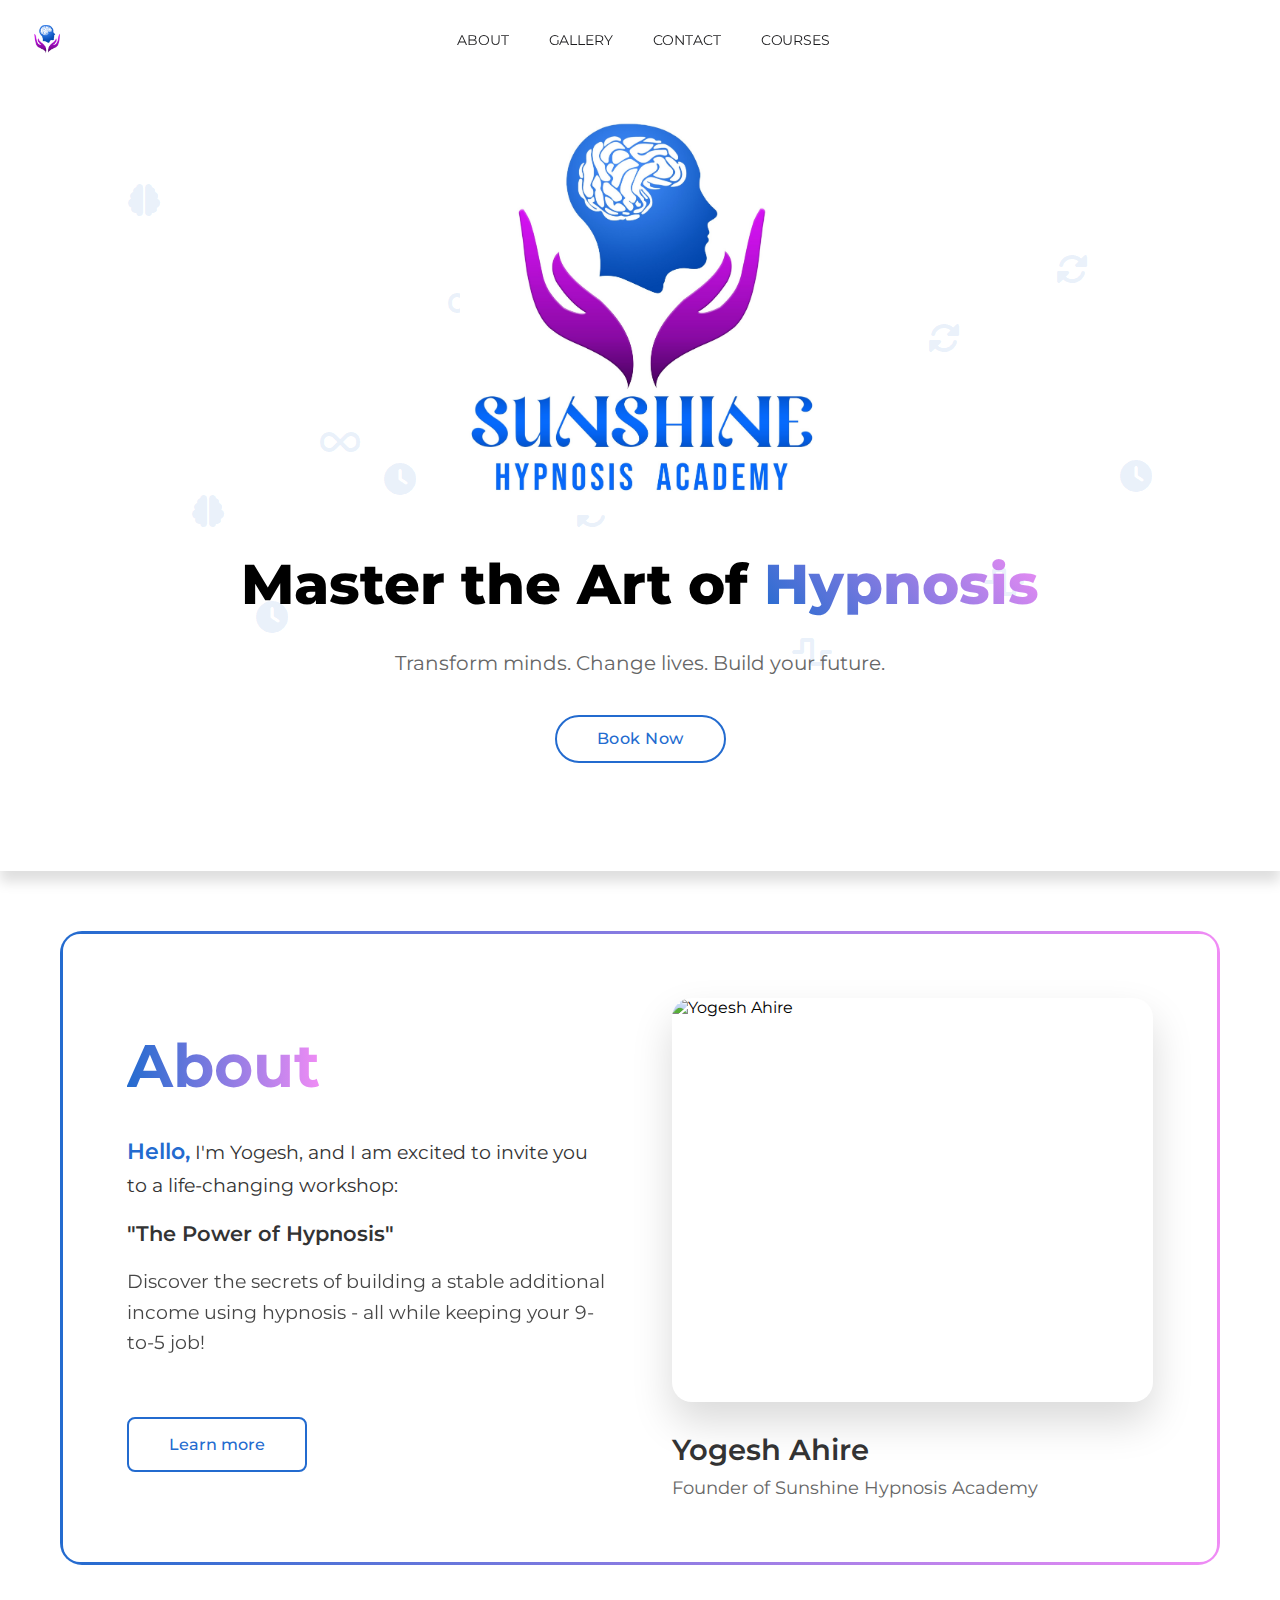
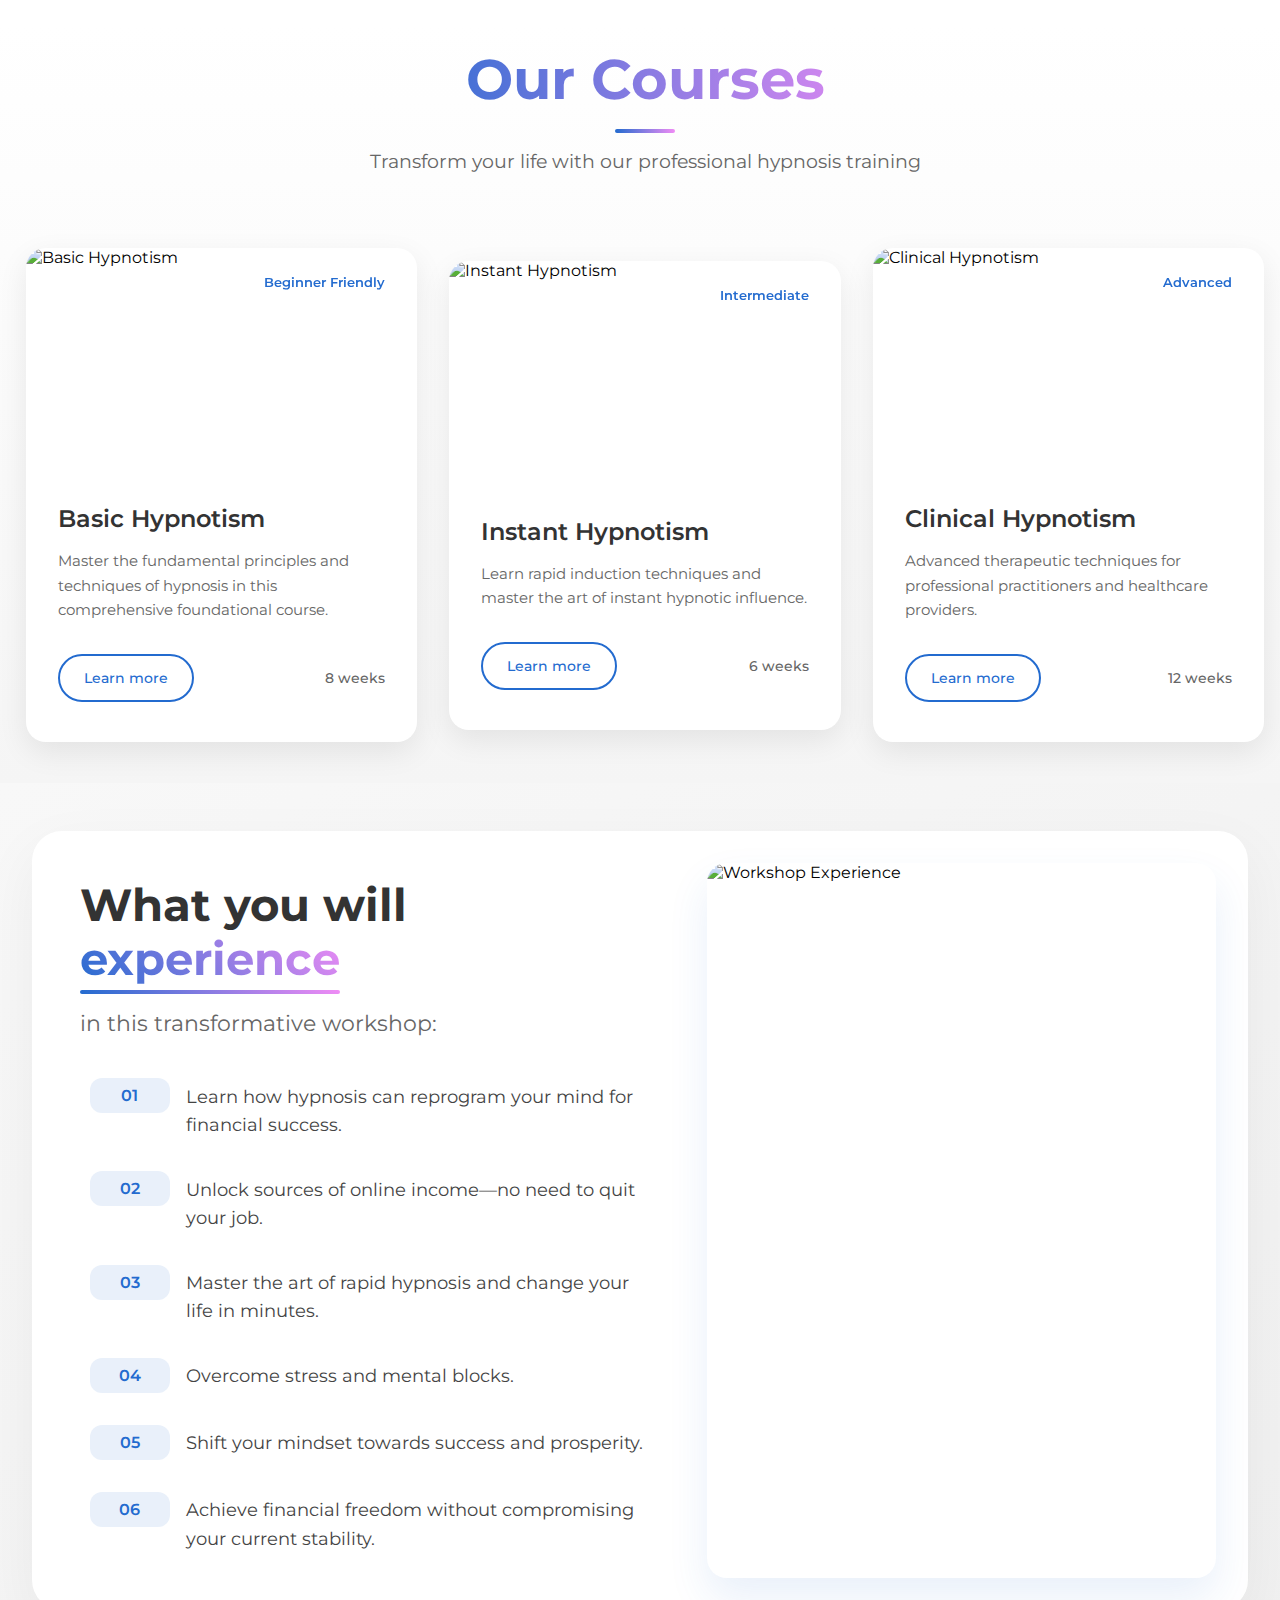
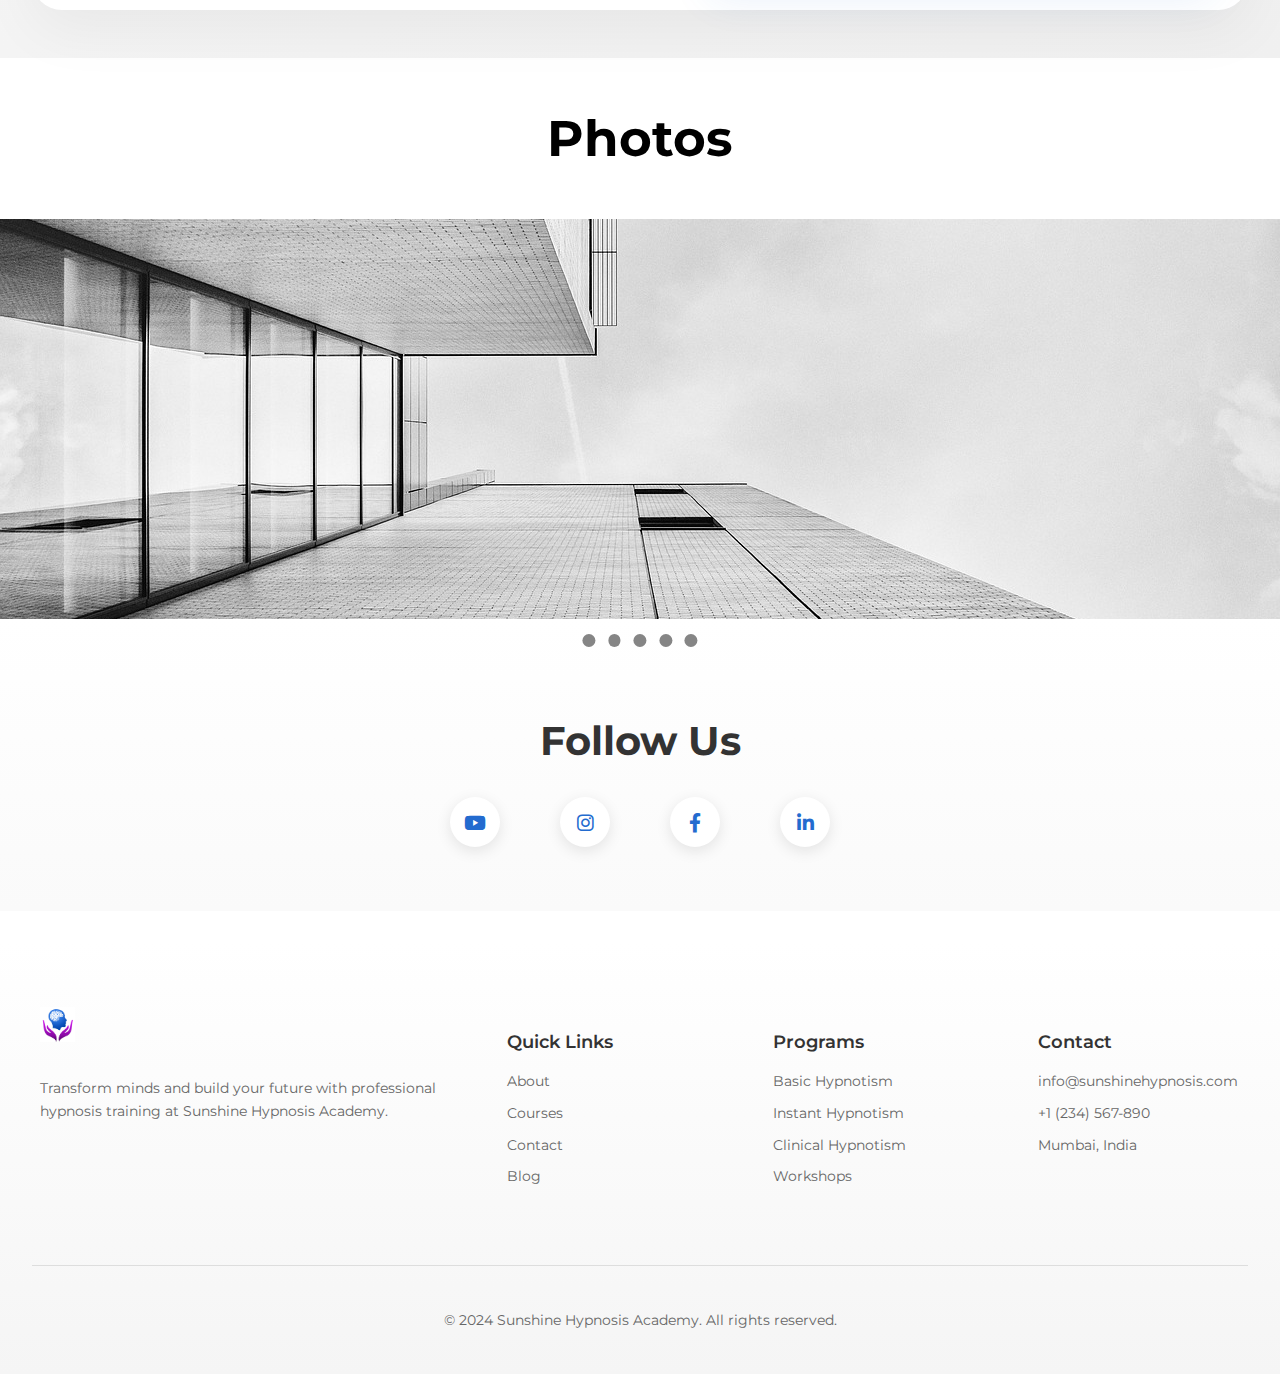
==== index.html @ 88f6f174 "Third commit : refining" ====
<!DOCTYPE html>
<html lang="en">
<head>
    <meta charset="UTF-8">
    <link rel="preconnect" href="https://fonts.googleapis.com">
<link rel="preconnect" href="https://fonts.gstatic.com" crossorigin>
<link href="https://fonts.googleapis.com/css2?family=Montserrat:ital,wght@0,100..900;1,100..900&display=swap" rel="stylesheet">
    <meta name="viewport" content="width=device-width, initial-scale=1.0">
    <link rel="stylesheet" href="index.css">
    <script src="script.js" defer></script>
    <link rel="stylesheet" href="https://cdnjs.cloudflare.com/ajax/libs/font-awesome/6.0.0/css/all.min.css">
    <title>Dashboard</title>
</head>
<body>
    <div class="container1">
        <div class="logo-container">
            <img src="assets/Sunshine Hypno logo copy.jpg" alt="Logo" class="header-logo">
        </div>
        <div class="child1">
            <div class="nav-link" data-target="about-section">ABOUT</div>
            <div class="nav-link" data-target="gallery-section">GALLERY</div>
            <div class="nav-link" data-target="contact-section">CONTACT</div>
            <div class="nav-link" data-target="courses-section">COURSES</div>
        </div>
        <button class="nav-button">Book Now</button>
        <!-- Add hamburger menu button -->
        <div class="hamburger-menu">
            <span></span>
            <span></span>
            <span></span>
        </div>
    </div>
    
    <!-- Add mobile menu overlay -->
    <div class="mobile-menu">
        <div class="mobile-menu-items">
            <div class="mobile-nav-link" data-target="about-section">ABOUT</div>
            <div class="mobile-nav-link" data-target="gallery-section">GALLERY</div>
            <div class="mobile-nav-link" data-target="contact-section">CONTACT</div>
            <div class="mobile-nav-link" data-target="courses-section">COURSES</div>
            <button class="mobile-nav-button">Book Now</button>
        </div>
    </div>
    
    <div class="overcontainer2">
        <div class="hypno-bg">
            <div class="floating-icons">
                <i class="fas fa-brain"></i>
                <i class="fas fa-sync-alt spiral-icon"></i>
                <i class="fas fa-clock"></i>
                <i class="fas fa-wave-square"></i>
                <i class="fas fa-infinity"></i>
                <i class="fas fa-brain"></i>
                <i class="fas fa-sync-alt spiral-icon"></i>
                <i class="fas fa-clock"></i>
                <i class="fas fa-wave-square"></i>
                <i class="fas fa-infinity"></i>
                <!-- Additional icons for larger screens -->
                <i class="fas fa-brain large-screen"></i>
                <i class="fas fa-sync-alt spiral-icon large-screen"></i>
                <i class="fas fa-clock large-screen"></i>
                <i class="fas fa-wave-square large-screen"></i>
                <i class="fas fa-infinity large-screen"></i>
            </div>
            <div class="container2">
                <div class="hero-content" id="hero-section">
                    <img class="logo1" src="assets/Sunshine Hypno logo.jpg" alt="">
                    <h1 class="hero-title">Master the Art of <span class="gradient-text">Hypnosis</span></h1>
                    <p class="hero-subtitle">Transform minds. Change lives. Build your future.</p>
                    <button class="button1">Book Now</button>
                </div>
            </div>
        </div>
    </div>
    <div class="container3" id="about-section">
        <div class="sub1">
            <div class="title1">
                <span class="highlight">About</span>
            </div>
            <div class="desc1">
                <span class="greeting">Hello,</span>
                I'm Yogesh, and I am excited to invite you to a life-changing workshop: 
                <span class="workshop-name">"The Power of Hypnosis"</span>
                <p class="workshop-desc">
                    Discover the secrets of building a stable additional income using hypnosis 
                    - all while keeping your 9-to-5 job!
                </p>
            </div>
            <button class="button2" onclick="document.getElementById('experience-section').scrollIntoView({behavior: 'smooth'})">Learn more</button>
        </div>
        <div class="sub2">
            <div class="profile-image">
                <img src="https://picsum.photos/1600/1600" alt="Yogesh Ahire">
            </div>
            <div class="title2">
                Yogesh Ahire
            </div>
            <div class="desc2">
                Founder of Sunshine Hypnosis Academy
            </div>
        </div>
    </div>
    <div class="overcontainer3" id="courses-section">
        <div class="courses-header">
            <h2 class="title4">Our Courses</h2>
            <div class="header-line"></div>
            <p class="courses-subtitle">Transform your life with our professional hypnosis training</p>
        </div>
        
        <div class="cards">
            <div class="course-card">
                <div class="card-image">
                    <img src="https://picsum.photos/1920/1080" alt="Basic Hypnotism">
                    <div class="card-overlay">
                        <span class="course-level">Beginner Friendly</span>
                    </div>
                </div>
                <div class="card-content">
                    <h3 class="course-title">Basic Hypnotism</h3>
                    <p class="course-desc">Master the fundamental principles and techniques of hypnosis in this comprehensive foundational course.</p>
                    <div class="card-footer">
                        <button class="course-btn">Learn more</button>
                        <span class="duration">8 weeks</span>
                    </div>
                </div>
            </div>

            <div class="course-card">
                <div class="card-image">
                    <img src="https://picsum.photos/1920/1081" alt="Instant Hypnotism">
                    <div class="card-overlay">
                        <span class="course-level">Intermediate</span>
                    </div>
                </div>
                <div class="card-content">
                    <h3 class="course-title">Instant Hypnotism</h3>
                    <p class="course-desc">Learn rapid induction techniques and master the art of instant hypnotic influence.</p>
                    <div class="card-footer">
                        <button class="course-btn">Learn more</button>
                        <span class="duration">6 weeks</span>
                    </div>
                </div>
            </div>

            <div class="course-card">
                <div class="card-image">
                    <img src="https://picsum.photos/1920/1082" alt="Clinical Hypnotism">
                    <div class="card-overlay">
                        <span class="course-level">Advanced</span>
                    </div>
                </div>
                <div class="card-content">
                    <h3 class="course-title">Clinical Hypnotism</h3>
                    <p class="course-desc">Advanced therapeutic techniques for professional practitioners and healthcare providers.</p>
                    <div class="card-footer">
                        <button class="course-btn">Learn more</button>
                        <span class="duration">12 weeks</span>
                    </div>
                </div>
            </div>
        </div>
    </div>
    <div class="experience-wrapper" id="experience-section">
        <div class="experience-section">
            <div class="experience-card">
                <div class="experience-text">
                    <h2 class="experience-title">
                        What you will <span class="highlight-text">experience</span>
                    </h2>
                    <p class="experience-subtitle">in this transformative workshop:</p>
                    <div class="experience-list">
                        <div class="experience-item">
                            <span class="bullet">01</span>
                            <p>Learn how hypnosis can reprogram your mind for financial success.</p>
                        </div>
                        <div class="experience-item">
                            <span class="bullet">02</span>
                            <p>Unlock sources of online income—no need to quit your job.</p>
                        </div>
                        <div class="experience-item">
                            <span class="bullet">03</span>
                            <p>Master the art of rapid hypnosis and change your life in minutes.</p>
                        </div>
                        <div class="experience-item">
                            <span class="bullet">04</span>
                            <p>Overcome stress and mental blocks.</p>
                        </div>
                        <div class="experience-item">
                            <span class="bullet">05</span>
                            <p>Shift your mindset towards success and prosperity.</p>
                        </div>
                        <div class="experience-item">
                            <span class="bullet">06</span>
                            <p>Achieve financial freedom without compromising your current stability.</p>
                        </div>
                    </div>
                </div>
                <div class="experience-visual">
                    <div class="image-container">
                        <img src="https://picsum.photos/1920/1280" alt="Workshop Experience">
                    </div>
                </div>
            </div>
        </div>
    </div>
    <div class="container4" id="gallery-section">
        <div class="title5">
            Photos
        </div>
        
        <div">
            <div id="slider-wrapper">
                <div style="width: 100vw;" class="slider"> 
                    <img id="slide1" src="assets/building-839362_1280.jpg" alt="">
                    <img id="slide2" src="assets/building-4803602_1280.jpg" alt="">
                    <img id="slide3" src="assets/building-4884852_1280.jpg" alt="">
                    <img id="slide4" src="assets/Screenshot 2024-10-30 at 12.12.54 AM.png" alt="">
                    <img id="slide5" src="assets/Screenshot 2024-10-30 at 12.14.53 AM.png" alt="">
                </div>

                <div class="slidernav">
                    <a href="#slide1"></a>
                    <a href="#slide2"></a>
                    <a href="#slide3"></a>
                    <a href="#slide4"></a>
                    <a href="#slide5"></a>
                </div>  
            </div>
        </div>
        
    </div>
    <div class="container5" id="contact-section">
        <h2 class="social-title" style="text-decoration: none;">Follow Us</h2>
        <div class="icons" style="text-decoration: none;">
            <a href="#" class="social-icon" style="text-decoration: none;">
                <i class="fab fa-youtube"></i>
            </a>
            <a href="#" class="social-icon" style="text-decoration: none;">
                <i class="fab fa-instagram"></i>
            </a>
            <a href="#" class="social-icon" style="text-decoration: none;">
                <i class="fab fa-facebook-f"></i>
            </a>
            <a href="#" class="social-icon" style="text-decoration: none;">
                <i class="fab fa-linkedin-in"></i>
            </a>
        </div>
    </div>
    <footer class="footer">
        <div class="footer-content">
            <div class="footer-column">
                <img src="assets/Sunshine Hypno logo copy.jpg" alt="Logo" class="footer-logo">
                <p class="footer-about">
                    Transform minds and build your future with professional hypnosis training at Sunshine Hypnosis Academy.
                </p>
            </div>
            <div class="footer-column">
                <h4>Quick Links</h4>
                <ul class="footer-links">
                    <li><a href="#about">About</a></li>
                    <li><a href="#courses">Courses</a></li>
                    <li><a href="#contact">Contact</a></li>
                    <li><a href="#blog">Blog</a></li>
                </ul>
            </div>
            <div class="footer-column">
                <h4>Programs</h4>
                <ul class="footer-links">
                    <li><a href="#basic">Basic Hypnotism</a></li>
                    <li><a href="#instant">Instant Hypnotism</a></li>
                    <li><a href="#clinical">Clinical Hypnotism</a></li>
                    <li><a href="#workshops">Workshops</a></li>
                </ul>
            </div>
            <div class="footer-column">
                <h4>Contact</h4>
                <ul class="footer-links">
                    <li><a href="mailto:info@sunshinehypnosis.com">info@sunshinehypnosis.com</a></li>
                    <li><a href="tel:+1234567890">+1 (234) 567-890</a></li>
                    <li><a href="#location">Mumbai, India</a></li>
                </ul>
            </div>
        </div>
        <div class="footer-bottom">
            <p>&copy; 2024 Sunshine Hypnosis Academy. All rights reserved.</p>
        </div>
    </footer>
</body>
</html>
---- index.css ----
body
{
    margin: 0;
    font-family: montserrat;
}

html {
    scroll-behavior: smooth;
}

.container1 {
    padding: 1rem 2rem;
    display: flex;
    justify-content: space-between;
    align-items: center;
    border-bottom: none;
    background-color: rgba(255, 255, 255, 0.8);
    backdrop-filter: blur(10px);
    -webkit-backdrop-filter: blur(10px);
    position: sticky;
    top: 0;
    z-index: 1000;
}

.logo-container {
    flex: 0 0 auto;
}

.header-logo {
    height: 30px;
    width: auto;
}

.child1 {
    display: flex;
    gap: 2.5rem;
    margin: 0;
    font-size: 0.85rem;
    font-weight: 400;
    letter-spacing: -0.01em;
    margin-left: 90px;
}

.child1 div {
    padding: 0;
    color: #1d1d1f;
    transition: color 0.3s ease;
    position: relative;
    cursor: pointer;
}

.child1 div:after {
    content: '';
    position: absolute;
    width: 100%;
    height: 1px;
    bottom: -2px;
    left: 0;
    background: currentColor;
    transform: scaleX(0);
    transition: transform 0.3s ease;
}

.child1 div:hover {
    color: #236BCF;
}

.child1 div:hover:after {
    transform: scaleX(1);
}

.nav-button {
    padding: 0.5rem 1.2rem;
    font-size: 0.85rem;
    font-weight: 500;
    color: white;
    background: #236BCF;
    border: none;
    border-radius: 20px;
    transition: all 0.3s ease;
    opacity: 0;
    transform: translateY(-20px);
    transition: all 0.4s cubic-bezier(0.4, 0, 0.2, 1);
    pointer-events: none; /* Prevent interaction when hidden */
}

.nav-button.show {
    opacity: 1;
    transform: translateY(0);
    pointer-events: all; /* Re-enable interaction when visible */
}

.nav-button:hover {
    background: linear-gradient(to right, #236BCF, #F08CF5);
    transform: translateY(-1px);
}

.nav-link {
    cursor: pointer;
    position: relative;
    transition: color 0.3s ease;
}

.nav-link.active {
    color: #236BCF;
}

.nav-link.active::after {
    transform: scaleX(1);
}

@media screen and (max-width: 768px) {
    .container1 {
        padding: 1rem;
    }
    
    .child1 {
        gap: 1.5rem;
        font-size: 0.8rem;
    }
    
    .nav-button {
        padding: 0.4rem 1rem;
        font-size: 0.8rem;
    }
}

.child2
{
    font-size: 0.9vw;
    margin-left: 14vw;
    display: flex;
    flex-direction: row;
    justify-content: space-around;
    align-items: center;
}

.child2 div {
    padding: 0.5em 1em;
    cursor: pointer;
    transition: all 0.3s ease;
    text-transform: capitalize;
}

.child2 div:hover {
    color: #236BCF;
    transform: translateY(-2px);
}

.container2
{
    display: flex;
    flex-direction: column;
    justify-content: center;
    align-items: center;
}

.logo1
{
    width: 45%;
    margin-bottom: 0px;
}


button
{
    font-family: 'montserrat';
    background-color: rgba(0, 0, 0, 0);
    color: rgb(0, 0, 0);
    padding: 14px 20px;
    margin: 8px 0;
    font-weight: 500;
    border: 1px solid rgb(0, 0, 0);
    cursor: pointer;
    font-size: 21px;
    transition: 150ms;
    padding-left: 40px;
    padding-right: 40px;
}

button:hover
{
    background: #236BCF;
    background: linear-gradient(to right, #236BCF 0%, #F08CF5 100%);
    color: white;
    border:none;
}

.button1 {
    background: transparent;
    color: #236BCF;
    border: 2px solid #236BCF;
    padding: 0.8rem 2.5rem;
    font-size: 1rem;
    border-radius: 30px;
    transform: translateY(0);
    transition: all 0.6s cubic-bezier(0.4, 0, 0.2, 1);
    font-weight: 500;
    letter-spacing: 0.5px;
    position: relative;
    overflow: hidden;
    z-index: 1;
    animation: fadeIn 0.8s ease-out;
}

.button1::before {
    content: '';
    position: absolute;
    top: 50%;
    left: 50%;
    width: 0;
    height: 0;
    background: linear-gradient(45deg, #236BCF, #F08CF5);
    transition: all 0.6s cubic-bezier(0.4, 0, 0.2, 1);
    border-radius: 50%;
    transform: translate(-50%, -50%);
    z-index: -1;
    opacity: 0;
}

.button1:hover {
    color: white;
    border-color: transparent;
    transform: translateY(-3px);
    box-shadow: 0 7px 20px rgba(35, 107, 207, 0.2);
}

.button1:hover::before {
    width: 300%;
    height: 300%;
    opacity: 1;
    transition: all 0.6s cubic-bezier(0.4, 0, 0.2, 1);
}

.button1:active {
    transform: translateY(-1px);
    box-shadow: 0 5px 15px rgba(35, 107, 207, 0.15);
}

@keyframes fadeIn {
    from {
        opacity: 0;
        transform: translateY(10px);
    }
    to {
        opacity: 1;
        transform: translateY(0);
    }
}

.overcontainer2
{
    height: 100%;
    padding-bottom: 100px;
    box-shadow: 0px 11px 12px 0px rgb(0 0 0 / 13%);
}
.container3
{
    display: grid;
    grid-template-columns: 1fr 1fr;
    gap: 4rem;
    padding: 4rem;
    background: white; /* Changed from gradient to white */
    border-radius: 20px;
    margin: 60px;
    max-width: 1200px;
    position: relative; /* Add this */
    border: 3px solid transparent; /* Add this */
    background-clip: padding-box; /* Add this */
}

.container3::before {
    content: '';
    position: absolute;
    top: -3px;
    right: -3px;
    bottom: -3px;
    left: -3px;
    background: linear-gradient(to right, #236BCF, #F08CF5);
    border-radius: 22px; /* slightly larger than container3's border-radius */
    z-index: -1;
}

.sub1
{
    display: flex;
    flex-direction: column;
    gap: 2rem;
    margin-top: 2.5vw;
}

.sub2
{
    display: flex;
    flex-direction: column;
    height: 500px;
}

.desc1
{
    font-size: clamp(1rem, 2vw, 1.2rem);
    line-height: 1.6;
    color: #333;
    max-width: 100%;

}

.button2
{
    font-size: 1rem;
    width: fit-content;
    padding: 1rem 2.5rem;
    font-weight: 500;
    border-radius: 8px;
    transition: all 0.3s ease;
    background: white;
    border: 2px solid #236BCF;
    color: #236BCF;
}

.button2:hover {
    transform: translateY(-3px);
    box-shadow: 0 10px 20px rgba(35,107,207,0.1);
}

.title1
{
    font-size: 60px;
    font-weight: 700;
    line-height: 1.2;
}

.title2
{
    font-size: 1.8rem;
    font-weight: 600;
    margin-top: 30px;
    color: #333;
}

.desc2
{
    font-size: 1.1rem;
    color: #666;
    font-weight: 400;
    margin-top: 10px;
}

.desc3
{
    margin-bottom: 30px;
}

.overcontainer3
{
    display: flex;
    flex-direction: column;
    align-items: center;
    overflow-x: auto;
  
    padding: 10px;
    padding-bottom: 25px;
    padding-right: 0px;
    background: rgb(255,255,255);
    background: linear-gradient(rgb(254, 255, 255), rgba(255, 255, 255, 1) 0%, rgba(110, 119, 221, 0.51));

    background: linear-gradient(180deg, rgba(255,255,255,1) 0%, rgba(245,245,245,1) 100%);
}

.cards
{
    display: flex;
    flex-direction: column;
    align-items: center;
    justify-content: space-around;
    display: grid;
    grid-template-columns: repeat(auto-fit, minmax(300px, 1fr));
    gap: 2rem;
    padding: 1rem;
    max-width: 1400px;
    margin: 0 auto;
}

.card
{
    display: grid;
    grid-template-columns: 1fr 1fr;
    border: 1px solid rgb(90, 90, 90);
    width: 70vw;
    height: 340px;
    border-radius: 10px;
    box-shadow: 0px 11px 12px 0px rgb(0 0 0 / 13%);
    margin-bottom: 60px;
}

.title3
{
    font-size: 30px;
    font-weight: 650;
    margin-bottom: 20px;
}

.title4
{
    font-size: 68px;
    font-weight: bold;
    margin-top: 10px;
    font-size: 3.5rem;
    font-weight: 700;
    background: linear-gradient(to right, #236BCF 0%, #F08CF5 100%);
    -webkit-background-clip: text;
    -webkit-text-fill-color: transparent;
    margin-bottom: 1rem;
}

.info1
{
    padding-left: 60px;
    padding-right: 60px;
    display: flex;
    flex-direction: column;
    justify-content: center;
    background: rgb(255,255,255);
    border-radius: 0px 10px 10px 0px;
}

.button3
{
    font-size: 12px;
    width: 180px;
}

.proimg
{
    background-color: rgb(241, 241, 241);
    border-radius: 10px 0px 0px 10px;
}

.container4
{
    display: flex;
    flex-direction: column;
    align-items: center;

}

.title5
{
    font-size: 50px;
    font-weight: bold;
    margin-top: 50px;
    margin-bottom: 50px;
    align-items: center;
}

.slider-wrapper
{
    position: relative;
    width: 100%;
    overflow: hidden;
}

.slider
{
    display: flex;
    aspect-ratio: 16/9;
    overflow-x: auto;
    scroll-snap-type: x mandatory;
    scroll-behavior: smooth;
    height: 400px;
   
}

.slider img
{
    margin-right: 15px;
    width: 100%;
    flex: 1 0 100%;
    scroll-snap-align: start;
    object-fit: cover;
    cursor: pointer;
}
.slidernav
{
    padding-top: 15px;
    display: flex;
    column-gap: 1vw;
    position: absolute;
    position: 1.25rem;
    left: 50%;
    transform: translateX(-50%);
    z-index: 1;

}

.slidernav a
{
    width: 1vw;
    height: 1vw;
    border-radius: 80%;
    background-color: #0b0b0b;
    opacity: 50%;
    transition: opacity ease 0.3s;
}

.slidernav a:hover
{
    opacity: 90%;
}

.scroll2
{
    display: flex;
    flex-direction: row;
    overflow-block: scroll;
    
}

.scroll2 img
{
    width: 100%;
    height: 100%;
    margin-right: 10px;
    object-fit: cover;
}

.container5
{
    display: flex;
    flex-direction: column;
    align-items: center;
    padding: 4rem 2rem;
    background: linear-gradient(to bottom, rgba(255,255,255,1), rgba(245,245,245,0.5));
}

.social-title {
    font-size: 2.5rem;
    font-weight: 700;
    margin-bottom: 2rem;
    color: #333; /* Changed from gradient to solid black */
}

.icons
{
    display: flex;
    gap: clamp(1rem, 3vw, 2rem);
    justify-content: center;
    flex-wrap: wrap;
    padding: 0 1rem;
    max-width: 100%;
}

.social-icon {
    width: clamp(35px, 6vw, 50px);  /* Reduced from 45px, 8vw, 60px */
    height: clamp(35px, 6vw, 50px); /* Reduced from 45px, 8vw, 60px */
    border-radius: 50%;
    display: flex;
    align-items: center;
    justify-content: center;
    background: white;
    box-shadow: 0 4px 15px rgba(0,0,0,0.1);
    transition: all 0.3s ease;
    cursor: pointer;
    text-decoration: none;
}

.social-icon i {
    font-size: clamp(0.9rem, 2vw, 1.2rem); /* Reduced from 1.1rem, 2.5vw, 1.5rem */
    transition: all 0.3s ease;
    color: #236BCF;
}

.social-icon:hover {
    transform: translateY(-5px);
    background: linear-gradient(45deg, #236BCF, #F08CF5);
}

.social-icon:hover i {
    color: white;
}

@media screen and (max-width: 768px) {
    .social-title {
        font-size: 2rem;
    }
    
    .social-icon {
        width: 40px;  /* Reduced from 50px */
        height: 40px; /* Reduced from 50px */
    }
    
    .social-icon i {
        font-size: 1rem; /* Reduced from 1.2rem */
    }
}

@media screen and (max-width: 480px) {
    .social-title {
        font-size: 2rem;
    }
    
    .icons {
        gap: 1rem;
    }
}

.icons
{
    display: flex;
    flex-direction: row;
    justify-content: space-around;
    gap: 60px;
}

.text
{
    background: #236BCF;
background: linear-gradient(to right, #236BCF 0%, #F08CF5 100%);
-webkit-background-clip: text;
-webkit-text-fill-color: transparent;
}

.smallbox
{
    height: 15px;
    width: 70px;
    background: #236BCF;
    background: linear-gradient(to right, #236BCF 0%, #F08CF5 100%);
}

.sub
{
    display: flex;
    flex-direction: column;
    justify-content: space-around;
    margin-top: 40px;
    padding-bottom: 80px;
}

.highlight {
    background: linear-gradient(to right, #236BCF 0%, #F08CF5 100%);
    -webkit-background-clip: text;
    -webkit-text-fill-color: transparent;
    position: relative;
}

.greeting {
    font-weight: 600;
    font-size: 1.4rem;
    color: #236BCF;
}

.workshop-name {
    display: block;
    margin: 1rem 0;
    font-weight: 600;
    font-size: 1.3rem;
    color: #333;
}

.workshop-desc {
    margin-top: 1rem;
    opacity: 0.9;
}

.profile-image {
    width: 100%;
    aspect-ratio: 1;
    border-radius: 20px;
    overflow: hidden;
    box-shadow: 0 20px 40px rgba(0,0,0,0.15);
    transition: transform 0.3s ease; /* To center the wider image */
}

.profile-image:hover {
    transform: translateY(-10px);
}

.profile-image img {
    width: 100%;
    height: 100%;
    object-fit: cover;
}

.courses-header {
    text-align: center;
    margin-bottom: 2.5rem;
}

.header-line {
    width: 60px;
    height: 4px;
    background: linear-gradient(to right, #236BCF 0%, #F08CF5 100%);
    margin: 1rem auto;
    border-radius: 2px;
}

.courses-subtitle {
    font-size: 1.2rem;
    color: #666;
    margin-top: 1rem;
}

.course-card {
    background: white;
    border-radius: 20px;
    overflow: hidden;
    box-shadow: 0 10px 30px rgba(0,0,0,0.08);
    transition: transform 0.3s ease, box-shadow 0.3s ease;
}

.course-card:hover {
    transform: translateY(-10px);
    box-shadow: 0 20px 40px rgba(0,0,0,0.12);
}

.card-image {
    position: relative;
    height: 200px;
    overflow: hidden;
}

.card-image img {
    width: 100%;
    height: 100%;
    object-fit: cover;
    transition: transform 0.3s ease;
}

.course-card:hover .card-image img {
    transform: scale(1.05);
}

.card-overlay {
    position: absolute;
    top: 1rem;
    right: 1rem;
    background: rgba(255,255,255,0.9);
    padding: 0.5rem 1rem;
    border-radius: 20px;
    backdrop-filter: blur(5px);
}

.course-level {
    font-size: 0.8rem;
    font-weight: 600;
    color: #236BCF;
}

.card-content {
    padding: 2rem;
}

.course-title {
    font-size: 1.5rem;
    font-weight: 600;
    margin-bottom: 1rem;
    color: #333;
}

.course-desc {
    font-size: 0.95rem;
    color: #666;
    line-height: 1.6;
    margin-bottom: 1.5rem;
}

.card-footer {
    display: flex;
    justify-content: space-between;
    align-items: center;
}

.course-btn {
    font-size: 0.9rem;
    padding: 0.8rem 1.5rem;
    border: 2px solid #236BCF;
    border-radius: 25px;
    color: #236BCF;
    background: transparent;
    transition: all 0.3s ease;
}

.course-btn:hover {
    background: linear-gradient(to right, #236BCF 0%, #F08CF5 100%);
    color: white;
    border: none;
    transform: translateY(-2px);
}

.duration {
    font-size: 0.9rem;
    color: #666;
    font-weight: 500;
}

.hypno-bg {
    position: relative;
    background: white; 
    overflow: hidden;
    padding: 0px;
}

.floating-icons {
    position: absolute;
    width: 100%;
    height: 100%;
    top: 0;
    left: 0;
    pointer-events: none;
}

.floating-icons i {
    position: absolute;
    color: rgba(35, 107, 207, 0.1);
    font-size: 2rem;
    animation: float 10s infinite ease-in-out;
}

.floating-icons i:nth-child(1) { top: 15%; left: 10%; animation-delay: 0s; }
.floating-icons i:nth-child(2) { top: 25%; right: 15%; animation-delay: -1s; }
.floating-icons i:nth-child(3) { bottom: 20%; left: 20%; animation-delay: -2s; }
.floating-icons i:nth-child(4) { bottom: 25%; right: 20%; animation-delay: -3s; }
.floating-icons i:nth-child(5) { top: 40%; left: 40%; animation-delay: -4s; }
.floating-icons i:nth-child(6) { top: 60%; left: 15%; animation-delay: -5s; }
.floating-icons i:nth-child(7) { top: 35%; right: 25%; animation-delay: -6s; }
.floating-icons i:nth-child(8) { bottom: 40%; left: 30%; animation-delay: -7s; }
.floating-icons i:nth-child(9) { bottom: 15%; right: 35%; animation-delay: -8s; }
.floating-icons i:nth-child(10) { top: 50%; left: 25%; animation-delay: -9s; }

.large-screen {
    display: none;
}

@media screen and (min-width: 1024px) {
    .large-screen {
        display: block;
    }
    
    .floating-icons i:nth-child(11) { top: 45%; right: 45%; animation-delay: -10s; }
    .floating-icons i:nth-child(12) { bottom: 35%; left: 45%; animation-delay: -11s; }
    .floating-icons i:nth-child(13) { top: 55%; right: 10%; animation-delay: -12s; }
    .floating-icons i:nth-child(14) { bottom: 45%; right: 40%; animation-delay: -13s; }
    .floating-icons i:nth-child(15) { top: 30%; left: 35%; animation-delay: -14s; }
}

@media screen and (max-width: 768px) {
    .floating-icons i {
        font-size: 1.5rem;
    }
}

@media screen and (max-width: 480px) {
    .floating-icons i {
        font-size: 1.2rem;
    }
}

.hero-content {
    position: relative;
    z-index: 1;
    text-align: center;
    max-width: 800px;
    margin: 0 auto;
    padding: 0 2rem;
}

.hero-title {
    font-size: 3.5rem;
    font-weight: 800;
    margin: 2rem 0;
    line-height: 1.2;
}

.hero-subtitle {
    font-size: 1.25rem;
    color: #666;
    margin-bottom: 2rem;
}

.gradient-text {
    background: linear-gradient(45deg, #236BCF, #F08CF5);
    -webkit-background-clip: text;
    -webkit-text-fill-color: transparent;
    position: relative;
}


@keyframes float {
    0%, 100% { transform: translateY(0) rotate(0deg); }
    50% { transform: translateY(-20px) rotate(10deg); }
}

@keyframes spin {
    from { transform: rotate(0deg); }
    to { transform: rotate(360deg); }
}

@media screen and (max-width: 850px) { /* for small devices */
    .container3
    {
        grid-template-columns: 1fr;
        gap: 3rem;
    }
    .sub2
    {
        margin-left: 0px;
        /* Change the order of sub2 to appear after sub1 */
        order: 2;
    }
    .desc1
    {
        margin-bottom: 20px;
        max-width: 100%;
    }
    .sub1
    {
        margin-bottom: 50px;
        /* Change the order of sub1 to appear before sub2 */
        order: 1;
    }
    
    .overcontainer3
    {
        padding-left: 0px;
    }
    .sub
    {
        align-items: center;
    }
    .profile-image {
        max-width: 450px;
        margin-left: 0; /* Reset margin for mobile */
        width: 100%; /* Reset width for mobile */
    }

}

@media screen and (max-width: 650px)
{
    .overcontainer2
    {
        margin-bottom: 30px;
    }
    .card
    {
        grid-template-columns: 1fr;
    }
    .proimg
    {
        display: none;
    }
    .info1
    {
        border-radius: 10px;
        align-items: center;
        padding-left: 40px;
        padding-right: 40px;
    }
    .logo1
    {
        margin-top: 20px;
        width:  60%;
        margin-bottom: 0px;
    }
    .container3
    {
        padding: 50px;
    }
    .child1
    {
        display: none;
    }
    .title4
    {
        margin-top: 25px;
    }
    .courses-subtitle
    {
        font-size: 1rem;
    }
    .icons
    {
        gap: 21px;
    }
    .desc1
    {
        margin-bottom: 0px;
    }
}

@media screen and (max-width: 768px) {
    .courses-header
    {
        margin-bottom: 1.5rem;
    }

    .container1 {
        padding: 1rem;
    }
    .sub1
    {
        margin-bottom: 0px;
    }
    
    .child1, .child2 {
        margin: 0;
        font-size: 2.5vw; /* Use viewport width for responsive font size */
    }
    
    .child1 {
        margin-right: 0;
    }
    
    .child2 {
        margin-left: 0;
    }
    
    .child1 div, .child2 div {
        padding: 0.3em 0.5em; /* Reduce padding */
    }
    .overcontainer3 {
    }
    
    .title4 {
        font-size: 2.5rem;
    }
    
    .cards {
        margin-left: 60px;
        margin-right: 60px;
        grid-template-columns: 1fr;
        gap: 1.5rem;
    }
    .child1
    {
        margin-left: 40px;
        font-size: smaller;
    }

    .hero-title {
        font-size: 2.5rem;
    }
    
    .hero-subtitle {
        font-size: 1.1rem;
    }
    
    .floating-icons i {
        font-size: 1.5rem;
    }
}

@media screen and (max-width: 480px) {
    .child1, .child2 {
        font-size: 3vw; /* Slightly larger font size for very small screens */
    }
    
    .child1 div, .child2 div {
        padding: 0.2em 0.3em; /* Further reduce padding */
    }
    .cards
    {
        margin-left: 10px;
        margin-right: 10px;
    }
}

@media screen and (max-width: 1024px) {
    
    .sub2 {
        margin-left: 0;
    }
}

@media screen and (max-width: 850px) {

    .logo1
    {
        width: 50%;
    }

    .profile-image {
        width: 100%;
        max-width: 400px;
        margin: 0 auto;
    }

    .title2, .desc2 {
        text-align: center;
    }
}

@media screen and (max-width: 480px) {
    .container3 {
        padding: 1.5rem;
        margin: 0.5rem;
    }

    .button2 {
        padding: 0.8rem 2rem;
        font-size: 0.9rem;
    }
}

.footer {
    background: linear-gradient(to bottom, rgba(255,255,255,1), rgba(245,245,245,1));
    padding: 4rem 2rem 2rem;
    margin-top: 2rem;
}

.footer-content {
    max-width: 1200px;
    margin: 0 auto;
    display: grid;
    grid-template-columns: 2fr 1fr 1fr 1fr;
    gap: 4rem;
}

.footer-logo {
    height: 35px;
    width: auto;
    margin-bottom: 1rem;
}

.footer-about {
    font-size: 0.9rem;
    color: #666;
    line-height: 1.6;
    margin-bottom: 1.5rem;
}

.footer-column h4 {
    font-size: 1.1rem;
    font-weight: 600;
    color: #333;
    margin-bottom: 1.2rem;
}

.footer-links {
    list-style: none;
    padding: 0;
}

.footer-links li {
    margin-bottom: 0.8rem;
}

.footer-links a {
    color: #666;
    text-decoration: none;
    font-size: 0.9rem;
    transition: all 0.3s ease;
}

.footer-links a:hover {
    color: #236BCF;
    transform: translateX(5px);
}

.footer-bottom {
    margin-top: 4rem;
    padding-top: 2rem;
    border-top: 1px solid rgba(0,0,0,0.1);
    text-align: center;
    color: #666;
    font-size: 0.85rem;
}

@media screen and (max-width: 768px) {
    .footer-content {
        grid-template-columns: 1fr;
        gap: 2rem;
        text-align: center;
    }

    .footer-column {
        margin-bottom: 2rem;
    }

    .footer-logo {
        margin: 0 auto 1rem;
    }
}

.experience-section {
    padding: 3rem 2rem; /* Reduced from 4rem to 3rem */
    background: linear-gradient(to bottom right, #f8f8f8, #f0f0f0);
}

.experience-content {
    max-width: 1200px;
    margin: 0 auto;
    display: grid;
    grid-template-columns: 1fr 1fr;
    gap: 4rem;
    align-items: center;
}

.experience-text {
    padding-right: 2rem;
}

.experience-title {
    margin-top: 0px;
    font-size: 2.5rem;
    font-weight: 700;
    margin-bottom: 2rem;
    line-height: 1.2;
}

.experience-list {
    list-style: none;
    padding: 0;
    margin: 0;
    display: grid;
    gap: 0.8rem; /* Reduced from 1rem to 0.8rem */
}

.experience-list li {
    position: relative;
    padding-left: 2rem;
    margin-bottom: 1rem;
    font-size: 1.1rem;
    color: #444;
    line-height: 1.6;
}

.experience-list li::before {
    content: "→";
    position: absolute;
    left: 0;
    color: #236BCF;
}

.experience-image {
    position: relative;
    border-radius: 20px;
    overflow: hidden;
    box-shadow: 0 20px 40px rgba(0,0,0,0.1);
}

.experience-image img {
    width: 100%;
    height: 100%;
    object-fit: cover;
    transition: transform 0.3s ease;
}

.experience-image:hover img {
    transform: scale(1.05);
}

@media screen and (max-width: 850px) {
    .experience-content {
        grid-template-columns: 1fr;
        gap: 2rem;
    }

    .experience-text {
        padding-right: 0;
        text-align: center;
    }

    .experience-title {
        font-size: 2rem;
    }

    .experience-list li {
        padding-left: 0;
        text-align: left;
    }

    .experience-list li::before {
        display: none;
    }

    .experience-image {
        max-width: 500px;
        margin: 0 auto;
    }
}

@media screen and (max-width: 480px) {
    .experience-section {
        padding: 2rem 1rem;
    }

    .experience-title {
        font-size: 1.75rem;
    }

    .experience-list li {
        font-size: 1rem;
    }
}

.experience-wrapper {
    background: linear-gradient(145deg, #ffffff 0%, #f8f9fa 100%);
}

.experience-section {
    max-width: 1400px;
    margin: 0 auto;
}

.experience-card {
    display: grid;
    grid-template-columns: 1.2fr 1fr;
    gap: 2rem; /* Reduced from 3rem to 2rem */
    padding: 2rem; /* Reduced from 3rem to 2rem */
    background: white;
    border-radius: 30px;
    box-shadow: 0 20px 60px rgba(0, 0, 0, 0.05);
}

.experience-text {
    padding: 1rem; /* Reduced from 1.5rem to 1rem */
}

.experience-title {
    font-size: 2.8rem; /* Reduced from 3.2rem to 2.8rem */
    font-weight: 700;
    line-height: 1.2;
    margin-bottom: 0.3rem; /* Reduced from 0.5rem to 0.3rem */
    color: #333;
}

.experience-subtitle {
    font-size: 1.4rem;
    color: #666;
    margin-bottom: 2rem; /* Reduced from 3rem to 2rem */
}

.highlight-text {
    background: linear-gradient(45deg, #236BCF, #F08CF5);
    -webkit-background-clip: text;
    -webkit-text-fill-color: transparent;
    position: relative;
}

.highlight-text::after {
    content: '';
    position: absolute;
    width: 100%;
    height: 4px;
    bottom: -8px;
    left: 0;
    background: linear-gradient(45deg, #236BCF, #F08CF5);
    border-radius: 2px;
}

.experience-list {
    display: grid;
    gap: 0.8rem; /* Reduced from 1.5rem to 1rem */
}

.experience-item {
    display: flex;
    align-items: flex-start;
    gap: 1rem; /* Reduced from 1.5rem to 1rem */
    padding: 0.6rem; /* Reduced from 0.8rem to 0.6rem */
    border-radius: 15px;
    transition: all 0.3s ease;
}

.experience-item:hover {
    background: rgba(35, 107, 207, 0.05);
    transform: translateX(10px);
}

.bullet {
    font-size: 1rem;
    font-weight: 600;
    color: #236BCF;
    padding: 0.5rem 1rem;
    background: rgba(35, 107, 207, 0.1);
    border-radius: 12px;
    min-width: 48px;
    text-align: center;
}

.experience-item p {
    font-size: 1.1rem;
    line-height: 1.6;
    color: #444;
    margin: 0;
    padding-top: 0.3rem;
}

.experience-visual {
    display: flex;
    align-items: center;
    justify-content: center;
}

.image-container {
    width: 100%;
    height: 100%;
    border-radius: 20px;
    overflow: hidden;
    box-shadow: 0 20px 40px rgba(35, 107, 207, 0.1);
    transition: transform 0.3s ease;
}

.image-container:hover {
    transform: translateY(-10px);
}

.image-container img {
    width: 100%;
    height: 100%;
    object-fit: cover;
    transition: transform 0.3s ease;
}

.image-container:hover img {
    transform: scale(1.05);
}

@media screen and (max-width: 1200px) {
    .experience-card {
        padding: 2rem; /* Reduced from 3rem to 2rem */
        gap: 2rem; /* Reduced from 3rem to 2rem */
    }

    .experience-title {
        font-size: 2.8rem;
    }
}

@media screen and (max-width: 992px) {
    .experience-card {
        grid-template-columns: 1fr;
        padding: 2rem;
    }

    .experience-text {
        padding: 1rem;
    }

    .image-container {
        max-height: 500px;
    }
}

@media screen and (max-width: 768px) {

    .experience-title {
        font-size: 2.4rem;
    }

    .experience-subtitle {
        font-size: 1.2rem;
        margin-bottom: 2rem;
    }

    .experience-item {
        padding: 0.8rem;
    }

    .experience-item p {
        font-size: 1rem;
    }
}

@media screen and (max-width: 480px) {

    .experience-card {
        padding: 1.5rem;
    }

    .experience-title {
        font-size: 2rem;
    }

    .experience-item {
        align-items: center;
        flex-direction: column;
        gap: 0.8rem;
    }

    .bullet {
        font-size: 0.9rem;
        padding: 0.4rem 0.8rem;
    }
}

/* Add these styles at the end of the file */
.hamburger-menu {
    display: none;
    cursor: pointer;
    padding: 10px;
    z-index: 1001;
}

.hamburger-menu span {
    display: block;
    width: 25px;
    height: 3px;
    background-color: #333;
    margin: 5px 0;
    transition: all 0.3s ease;
}

.hamburger-menu.active span:nth-child(1) {
    transform: rotate(45deg) translate(8px, 6px);
}

.hamburger-menu.active span:nth-child(2) {
    opacity: 0;
}

.hamburger-menu.active span:nth-child(3) {
    transform: rotate(-45deg) translate(7px, -5px);
}

.mobile-menu {
    display: none;
    position: fixed;
    top: 0;
    left: 0;
    width: 100%;
    height: 100%;
    background: rgba(255, 255, 255, 0.98);
    z-index: 1000;
    opacity: 0;
    visibility: hidden;
    transition: all 0.3s ease;
}

.mobile-menu.active {
    opacity: 1;
    visibility: visible;
}

.mobile-menu-items {
    display: flex;
    flex-direction: column;
    align-items: center;
    justify-content: center;
    height: 100%;
    gap: 2rem;
}

.mobile-nav-link {
    font-size: 1.2rem;
    font-weight: 500;
    color: #333;
    cursor: pointer;
    transition: color 0.3s ease;
}

.mobile-nav-link:hover {
    color: #236BCF;
}

.mobile-nav-button {
    margin-top: 1rem;
    padding: 0.8rem 2rem;
    font-size: 1rem;
    color: white;
    background: #236BCF;
    border: none;
    border-radius: 25px;
    transition: all 0.3s ease;
}

.mobile-nav-button:hover {
    background: linear-gradient(to right, #236BCF, #F08CF5);
}

@media screen and (max-width: 650px) {
    .child1, .nav-button {
        display: none;
    }
    
    .hamburger-menu {
        display: block;
    }
    
    .mobile-menu {
        display: block;
    }
}
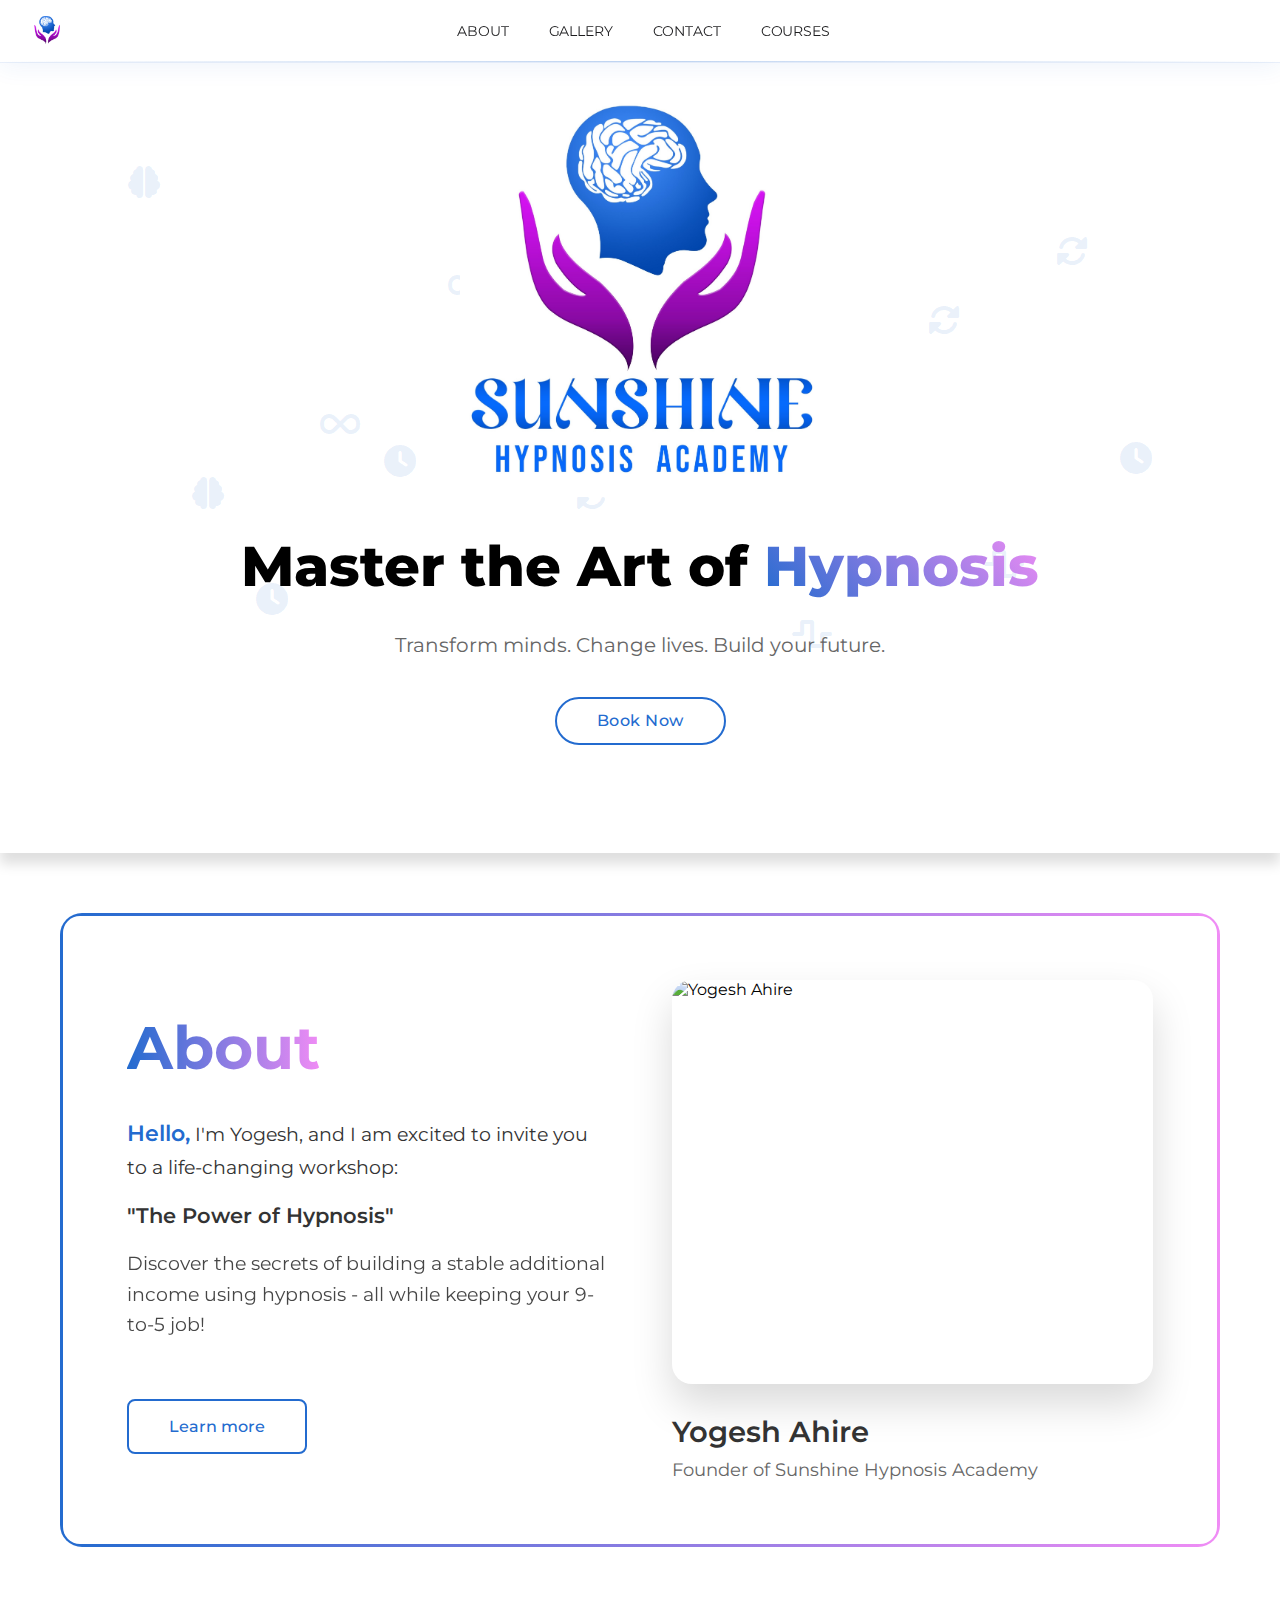
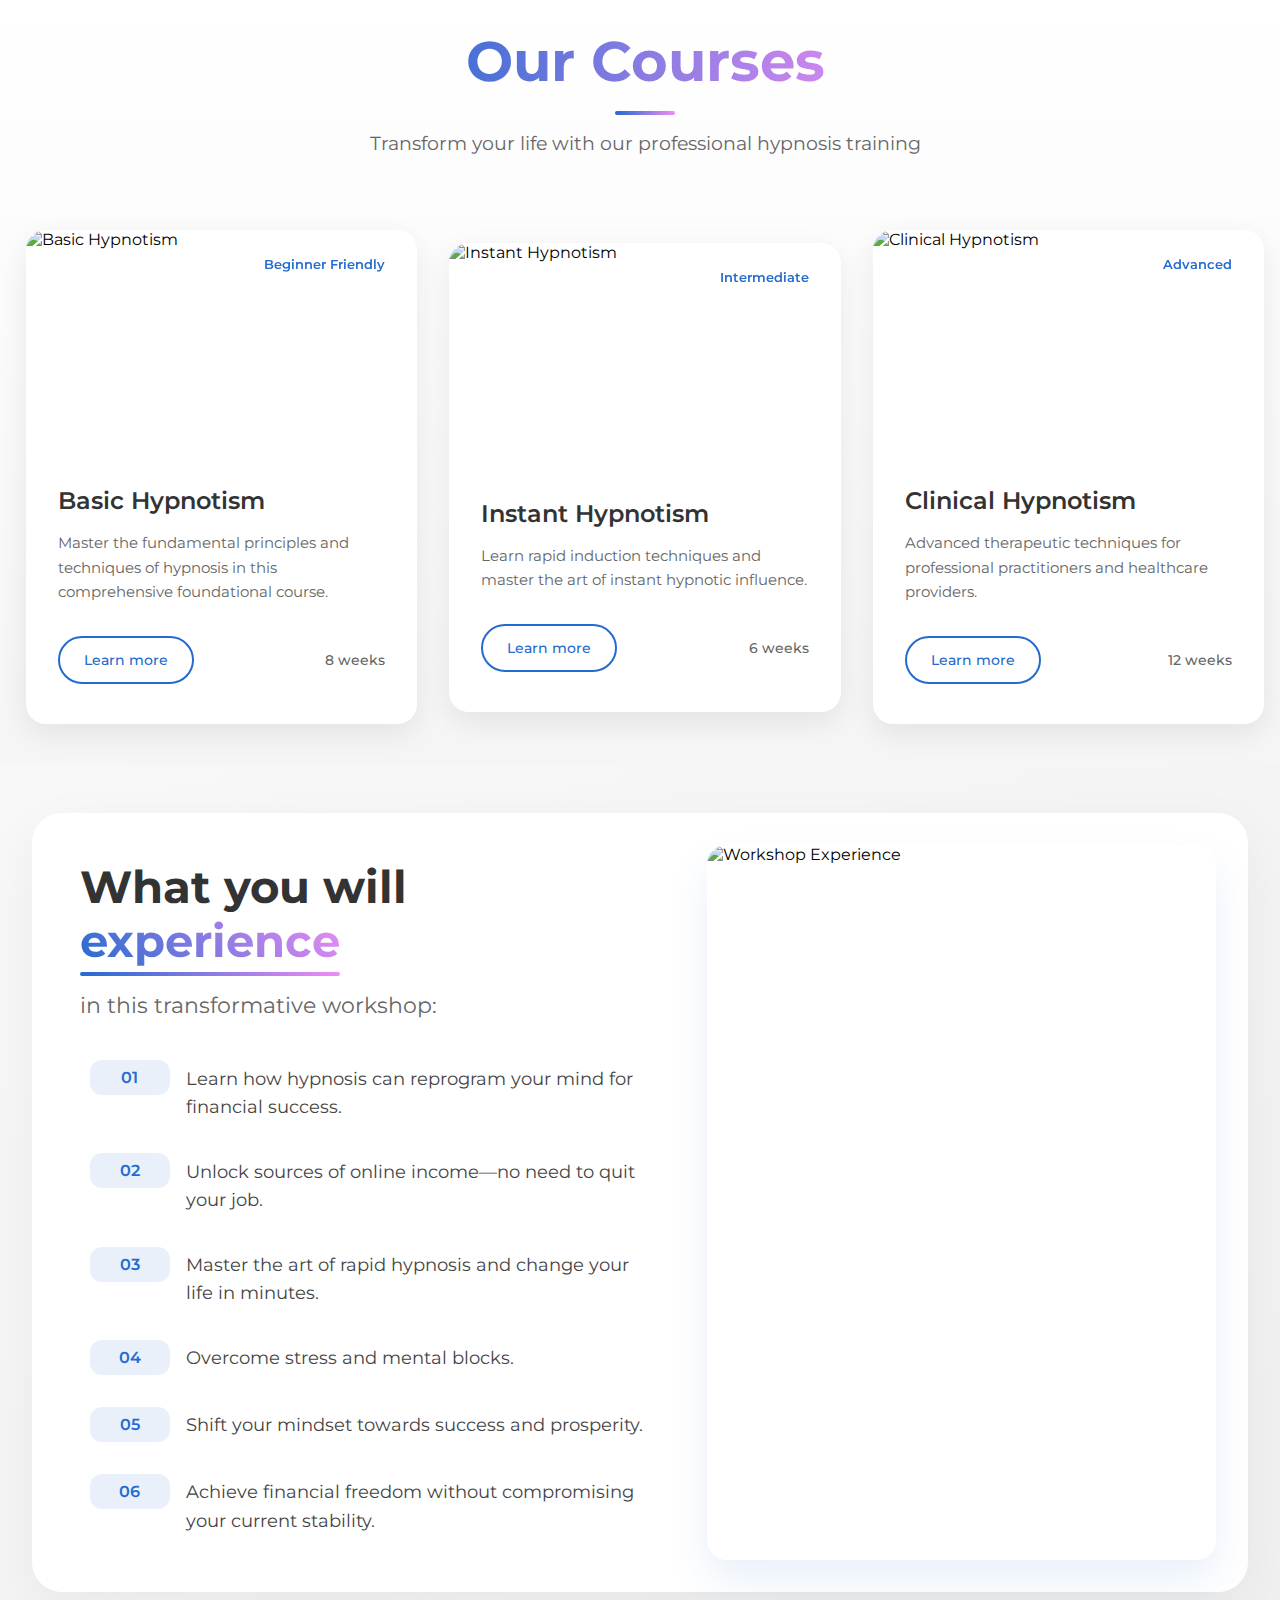
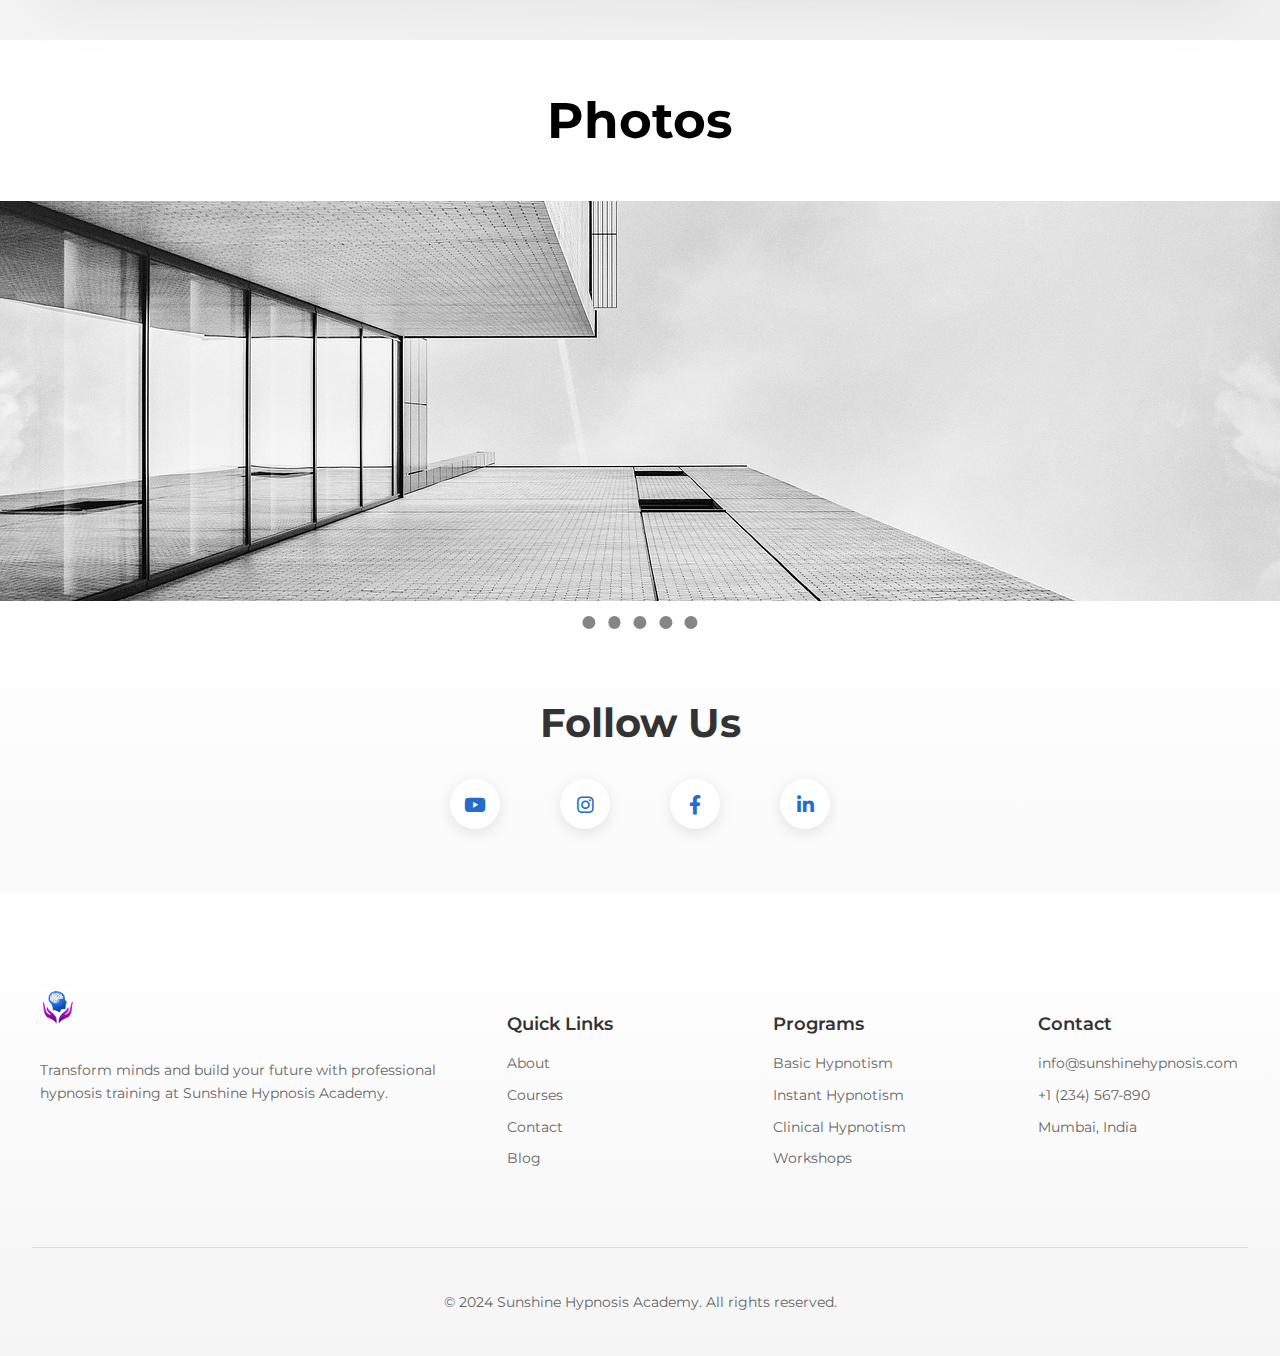
==== commit 6f947551: "added product pages and optimization changes" ====
--- a/index.html
+++ b/index.html
@@ -3,11 +3,12 @@
 <head>
     <meta charset="UTF-8">
     <link rel="preconnect" href="https://fonts.googleapis.com">
-<link rel="preconnect" href="https://fonts.gstatic.com" crossorigin>
-<link href="https://fonts.googleapis.com/css2?family=Montserrat:ital,wght@0,100..900;1,100..900&display=swap" rel="stylesheet">
+    <link rel="preconnect" href="https://fonts.gstatic.com" crossorigin>
+    <link href="https://fonts.googleapis.com/css2?family=Montserrat:ital,wght@0,100..900;1,100..900&display=swap" rel="stylesheet">
     <meta name="viewport" content="width=device-width, initial-scale=1.0">
     <link rel="stylesheet" href="index.css">
     <script src="script.js" defer></script>
+    <link style="border-radius: 25px;" rel="icon" type="image/x-icon" href="assets/Sunshine Hypno logo copy.jpg">
     <link rel="stylesheet" href="https://cdnjs.cloudflare.com/ajax/libs/font-awesome/6.0.0/css/all.min.css">
     <title>Dashboard</title>
 </head>
@@ -22,7 +23,7 @@
             <div class="nav-link" data-target="contact-section">CONTACT</div>
             <div class="nav-link" data-target="courses-section">COURSES</div>
         </div>
-        <button class="nav-button">Book Now</button>
+        <button class="nav-button" onclick="document.getElementById('courses-section').scrollIntoView({behavior: 'smooth'})">Book Now</button>
         <!-- Add hamburger menu button -->
         <div class="hamburger-menu">
             <span></span>
@@ -33,12 +34,13 @@
     
     <!-- Add mobile menu overlay -->
     <div class="mobile-menu">
+        <div class="close-button">×</div>
         <div class="mobile-menu-items">
             <div class="mobile-nav-link" data-target="about-section">ABOUT</div>
             <div class="mobile-nav-link" data-target="gallery-section">GALLERY</div>
             <div class="mobile-nav-link" data-target="contact-section">CONTACT</div>
             <div class="mobile-nav-link" data-target="courses-section">COURSES</div>
-            <button class="mobile-nav-button">Book Now</button>
+            <button class="mobile-nav-button" onclick="document.getElementById('courses-section').scrollIntoView({behavior: 'smooth'})">Book Now</button>
         </div>
     </div>
     
@@ -67,7 +69,7 @@
                     <img class="logo1" src="assets/Sunshine Hypno logo.jpg" alt="">
                     <h1 class="hero-title">Master the Art of <span class="gradient-text">Hypnosis</span></h1>
                     <p class="hero-subtitle">Transform minds. Change lives. Build your future.</p>
-                    <button class="button1">Book Now</button>
+                    <button class="button1" onclick="document.getElementById('courses-section').scrollIntoView({behavior: 'smooth'})">Book Now</button>
                 </div>
             </div>
         </div>
@@ -119,7 +121,7 @@
                     <h3 class="course-title">Basic Hypnotism</h3>
                     <p class="course-desc">Master the fundamental principles and techniques of hypnosis in this comprehensive foundational course.</p>
                     <div class="card-footer">
-                        <button class="course-btn">Learn more</button>
+                        <button class="course-btn" onclick="window.location.href='basichypnocourse.html'">Learn more</button>
                         <span class="duration">8 weeks</span>
                     </div>
                 </div>
@@ -136,7 +138,7 @@
                     <h3 class="course-title">Instant Hypnotism</h3>
                     <p class="course-desc">Learn rapid induction techniques and master the art of instant hypnotic influence.</p>
                     <div class="card-footer">
-                        <button class="course-btn">Learn more</button>
+                        <button class="course-btn" onclick="window.location.href='instanthypnotismcourse.html'">Learn more</button>
                         <span class="duration">6 weeks</span>
                     </div>
                 </div>
@@ -153,7 +155,7 @@
                     <h3 class="course-title">Clinical Hypnotism</h3>
                     <p class="course-desc">Advanced therapeutic techniques for professional practitioners and healthcare providers.</p>
                     <div class="card-footer">
-                        <button class="course-btn">Learn more</button>
+                        <button class="course-btn" onclick="window.location.href='clinicalhypnotismcourse.html'">Learn more</button>
                         <span class="duration">12 weeks</span>
                     </div>
                 </div>
@@ -257,19 +259,19 @@
             <div class="footer-column">
                 <h4>Quick Links</h4>
                 <ul class="footer-links">
-                    <li><a href="#about">About</a></li>
-                    <li><a href="#courses">Courses</a></li>
-                    <li><a href="#contact">Contact</a></li>
-                    <li><a href="#blog">Blog</a></li>
+                    <li><a href="index.html#about-section">About</a></li>
+                    <li><a href="index.html#courses-section">Courses</a></li>
+                    <li><a href="index.html#contact-section">Contact</a></li>
+                    <li><a href="index.html#blog-section">Blog</a></li>
                 </ul>
             </div>
             <div class="footer-column">
                 <h4>Programs</h4>
                 <ul class="footer-links">
-                    <li><a href="#basic">Basic Hypnotism</a></li>
-                    <li><a href="#instant">Instant Hypnotism</a></li>
-                    <li><a href="#clinical">Clinical Hypnotism</a></li>
-                    <li><a href="#workshops">Workshops</a></li>
+                    <li><a href="basichypnocourse.html">Basic Hypnotism</a></li>
+                    <li><a href="instanthypnotismcourse.html">Instant Hypnotism</a></li>
+                    <li><a href="clinicalhypnotismcourse.html">Clinical Hypnotism</a></li>
+                    <li><a href="index.html#workshops-section">Workshops</a></li>
                 </ul>
             </div>
             <div class="footer-column">
--- a/index.css
+++ b/index.css
@@ -9,17 +9,36 @@
 }
 
 .container1 {
+    height: 30px;
     padding: 1rem 2rem;
     display: flex;
     justify-content: space-between;
     align-items: center;
     border-bottom: none;
-    background-color: rgba(255, 255, 255, 0.8);
+    background-color: rgba(255, 255, 255, 0.95);
     backdrop-filter: blur(10px);
     -webkit-backdrop-filter: blur(10px);
     position: sticky;
     top: 0;
     z-index: 1000;
+    box-shadow: 
+        0 4px 24px rgba(35, 107, 207, 0.08),
+        0 1px 0 rgba(255, 255, 255, 0.9) inset,
+        0 0 0 1px rgba(35, 107, 207, 0.08);
+    position: sticky;
+}
+
+.container1::after {
+    content: '';
+    position: absolute;
+    bottom: 0;
+    left: 0;
+    right: 0;
+    height: 1px;
+    background: linear-gradient(90deg, 
+        rgba(35, 107, 207, 0) 0%,
+        rgba(35, 107, 207, 0.3) 50%,
+        rgba(35, 107, 207, 0) 100%);
 }
 
 .logo-container {
@@ -856,6 +875,16 @@
     }
 }
 
+@media screen and (max-width: 468px) {
+    .floating-icons {
+        display: none;
+    }
+    .image-container 
+    {
+        display: none;
+    }
+}
+
 .hero-content {
     position: relative;
     z-index: 1;
@@ -1584,3 +1613,17 @@
     }
 }
 
+.close-button {
+    position: absolute;
+    top: 20px;
+    right: 20px;
+    font-size: 30px;
+    color: rgb(37, 37, 37);
+    cursor: pointer;
+    z-index: 1001;
+}
+
+.close-button:hover {
+    opacity: 0.8;
+}
+
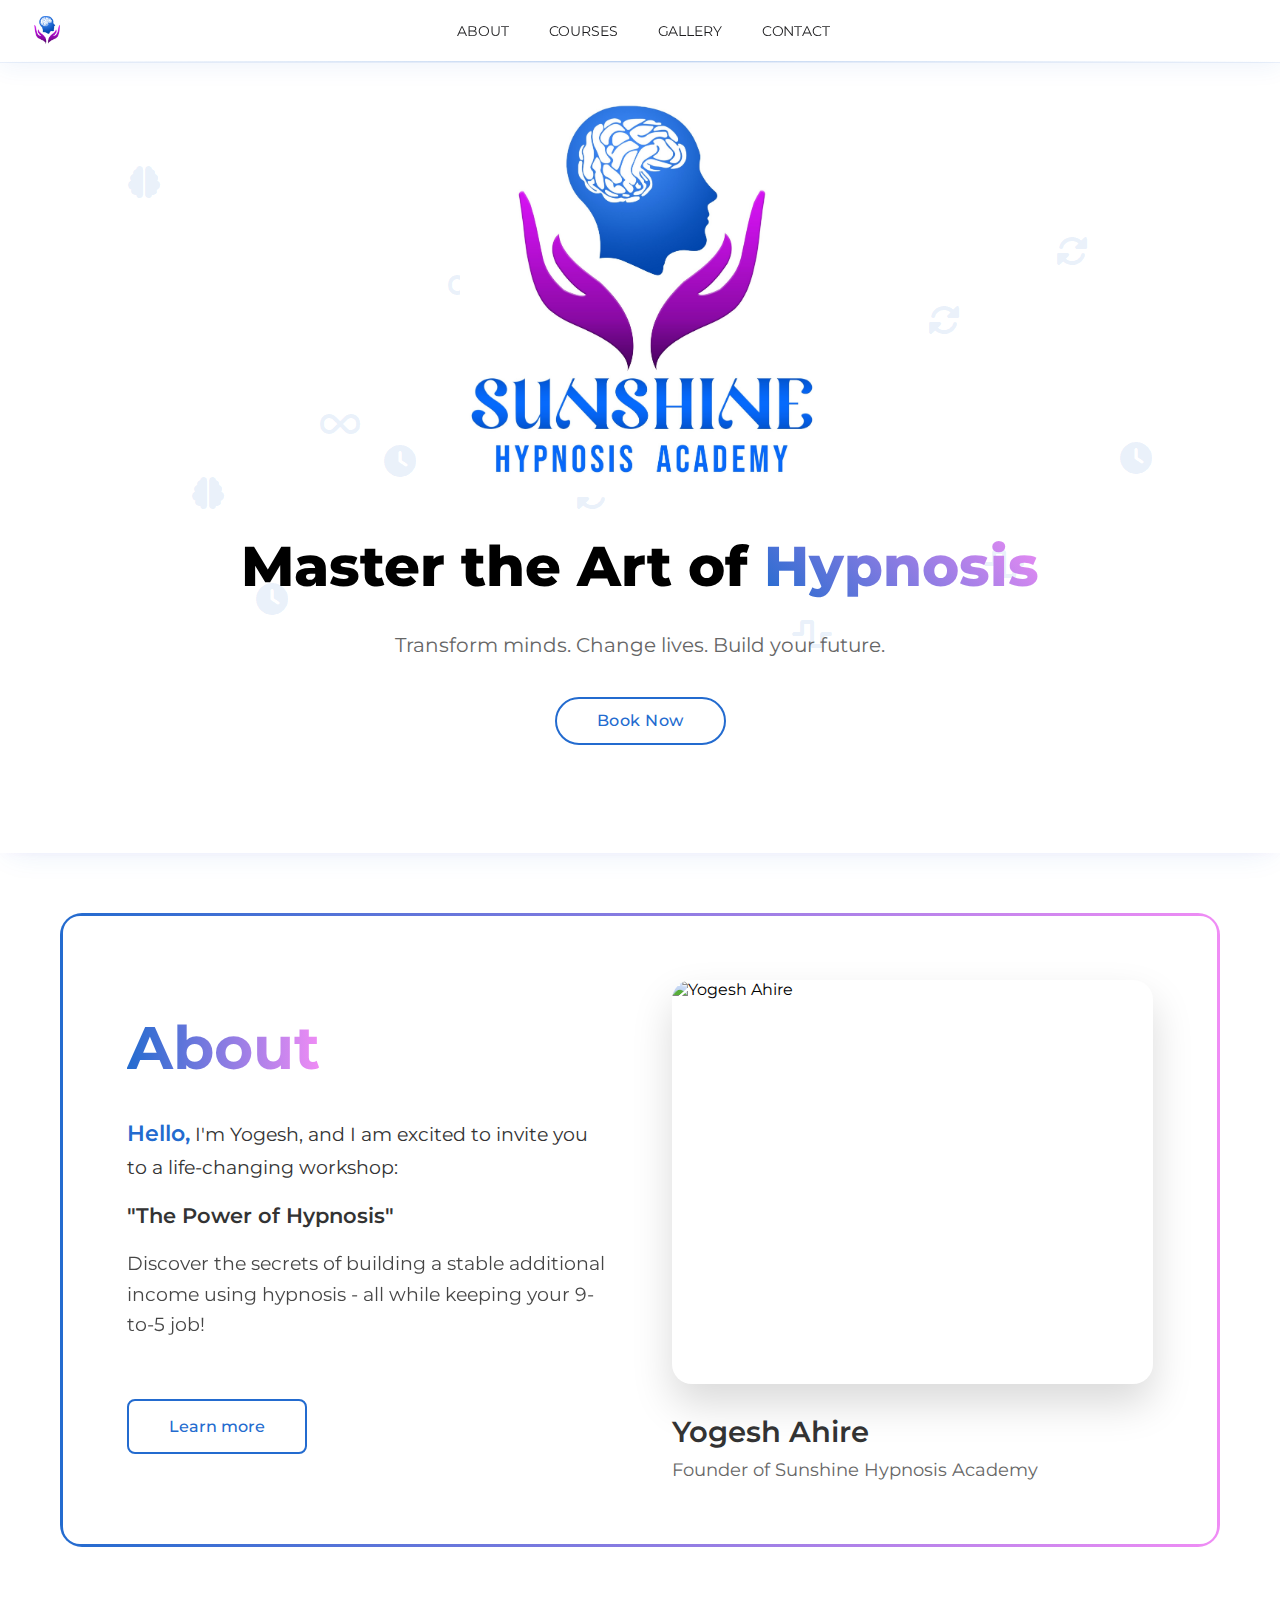
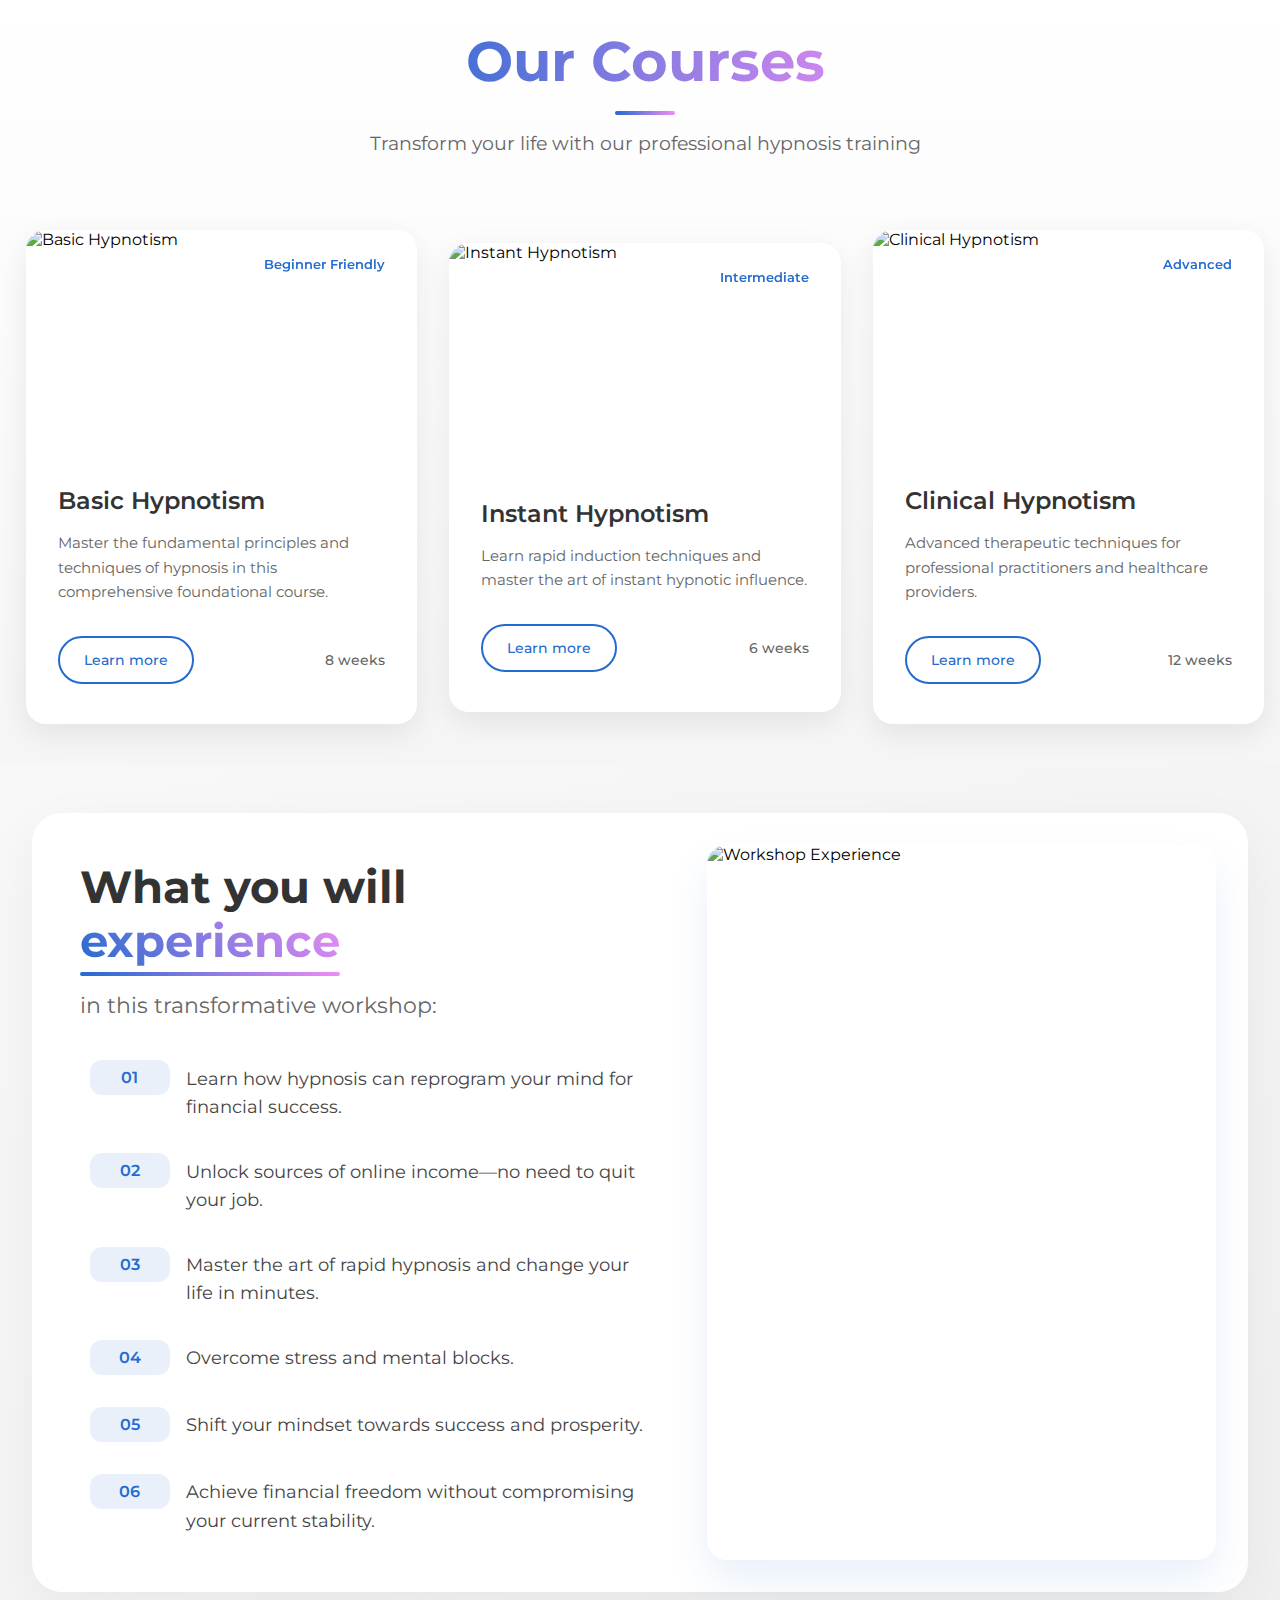
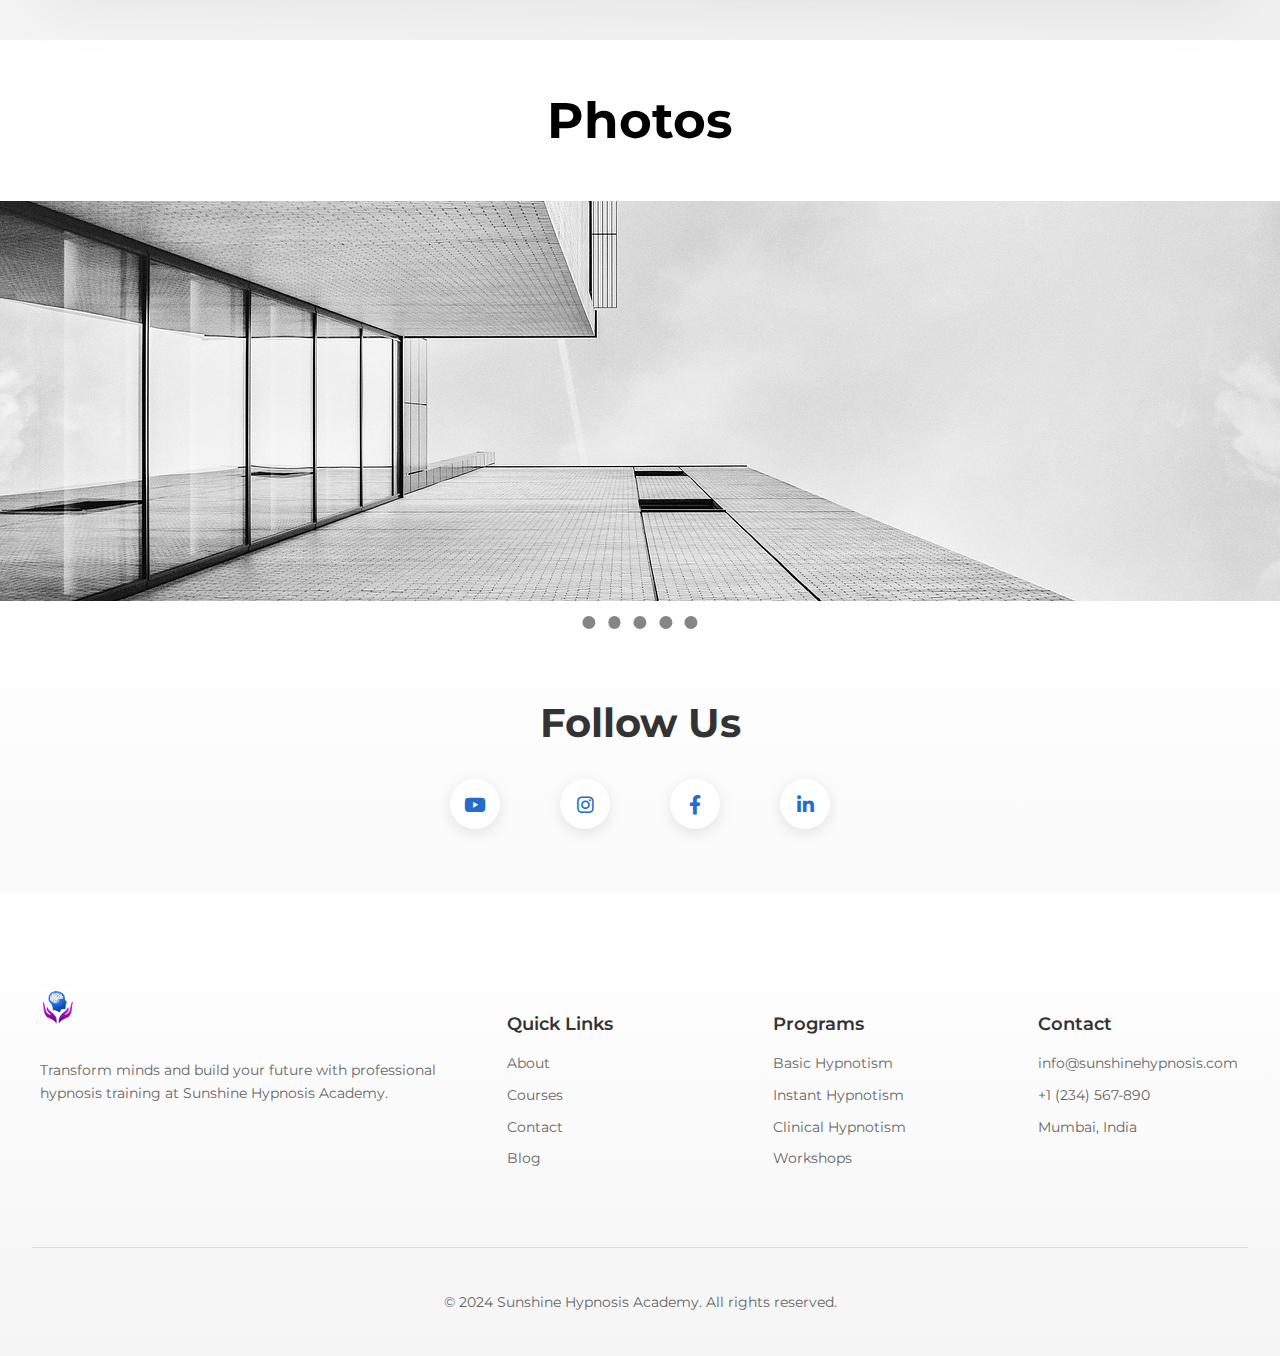
==== commit 7b96ff87: "fix menu bugs improved functionality" ====
--- a/index.html
+++ b/index.html
@@ -19,9 +19,9 @@
         </div>
         <div class="child1">
             <div class="nav-link" data-target="about-section">ABOUT</div>
+            <div class="nav-link" data-target="courses-section">COURSES</div>
             <div class="nav-link" data-target="gallery-section">GALLERY</div>
             <div class="nav-link" data-target="contact-section">CONTACT</div>
-            <div class="nav-link" data-target="courses-section">COURSES</div>
         </div>
         <button class="nav-button" onclick="document.getElementById('courses-section').scrollIntoView({behavior: 'smooth'})">Book Now</button>
         <!-- Add hamburger menu button -->
--- a/index.css
+++ b/index.css
@@ -271,7 +271,8 @@
 {
     height: 100%;
     padding-bottom: 100px;
-    box-shadow: 0px 11px 12px 0px rgb(0 0 0 / 13%);
+    box-shadow: 0 6px 30px -10px rgba(35, 107, 207, 0.15),
+                0 4px 10px -6px rgba(240, 140, 245, 0.1);
 }
 .container3
 {
@@ -1615,12 +1616,19 @@
 
 .close-button {
     position: absolute;
-    top: 20px;
-    right: 20px;
-    font-size: 30px;
-    color: rgb(37, 37, 37);
+    top: -10px;
+    right: 0px;
+    font-size: 50px; /* Increased from 40px */
+    color: rgb(51 51 51);
     cursor: pointer;
     z-index: 1001;
+    padding: 15px; /* Increased padding from 10px */
+    line-height: 0.7; /* Adjusted line height */
+    width: 50px; /* Added fixed width */
+    height: 50px; /* Added fixed height */
+    display: flex; /* Added for better centering */
+    align-items: center;
+    justify-content: center;
 }
 
 .close-button:hover {
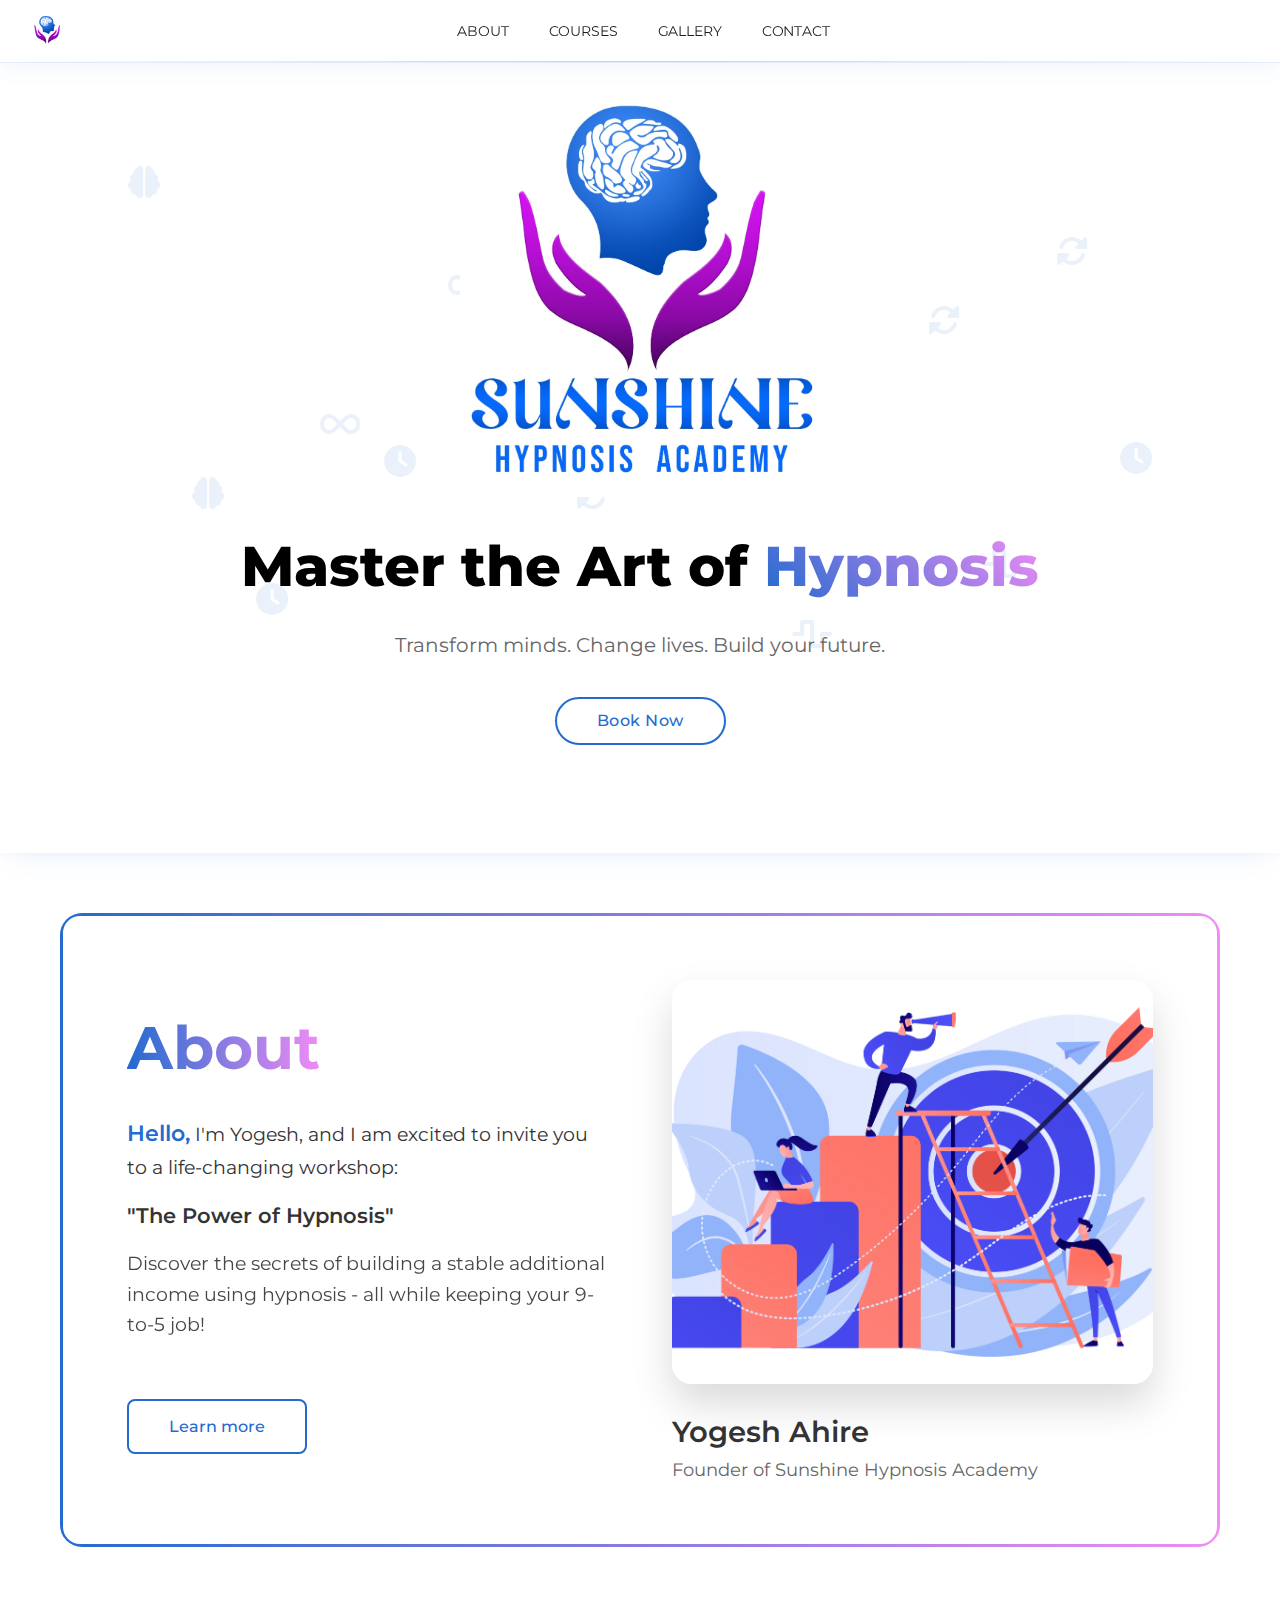
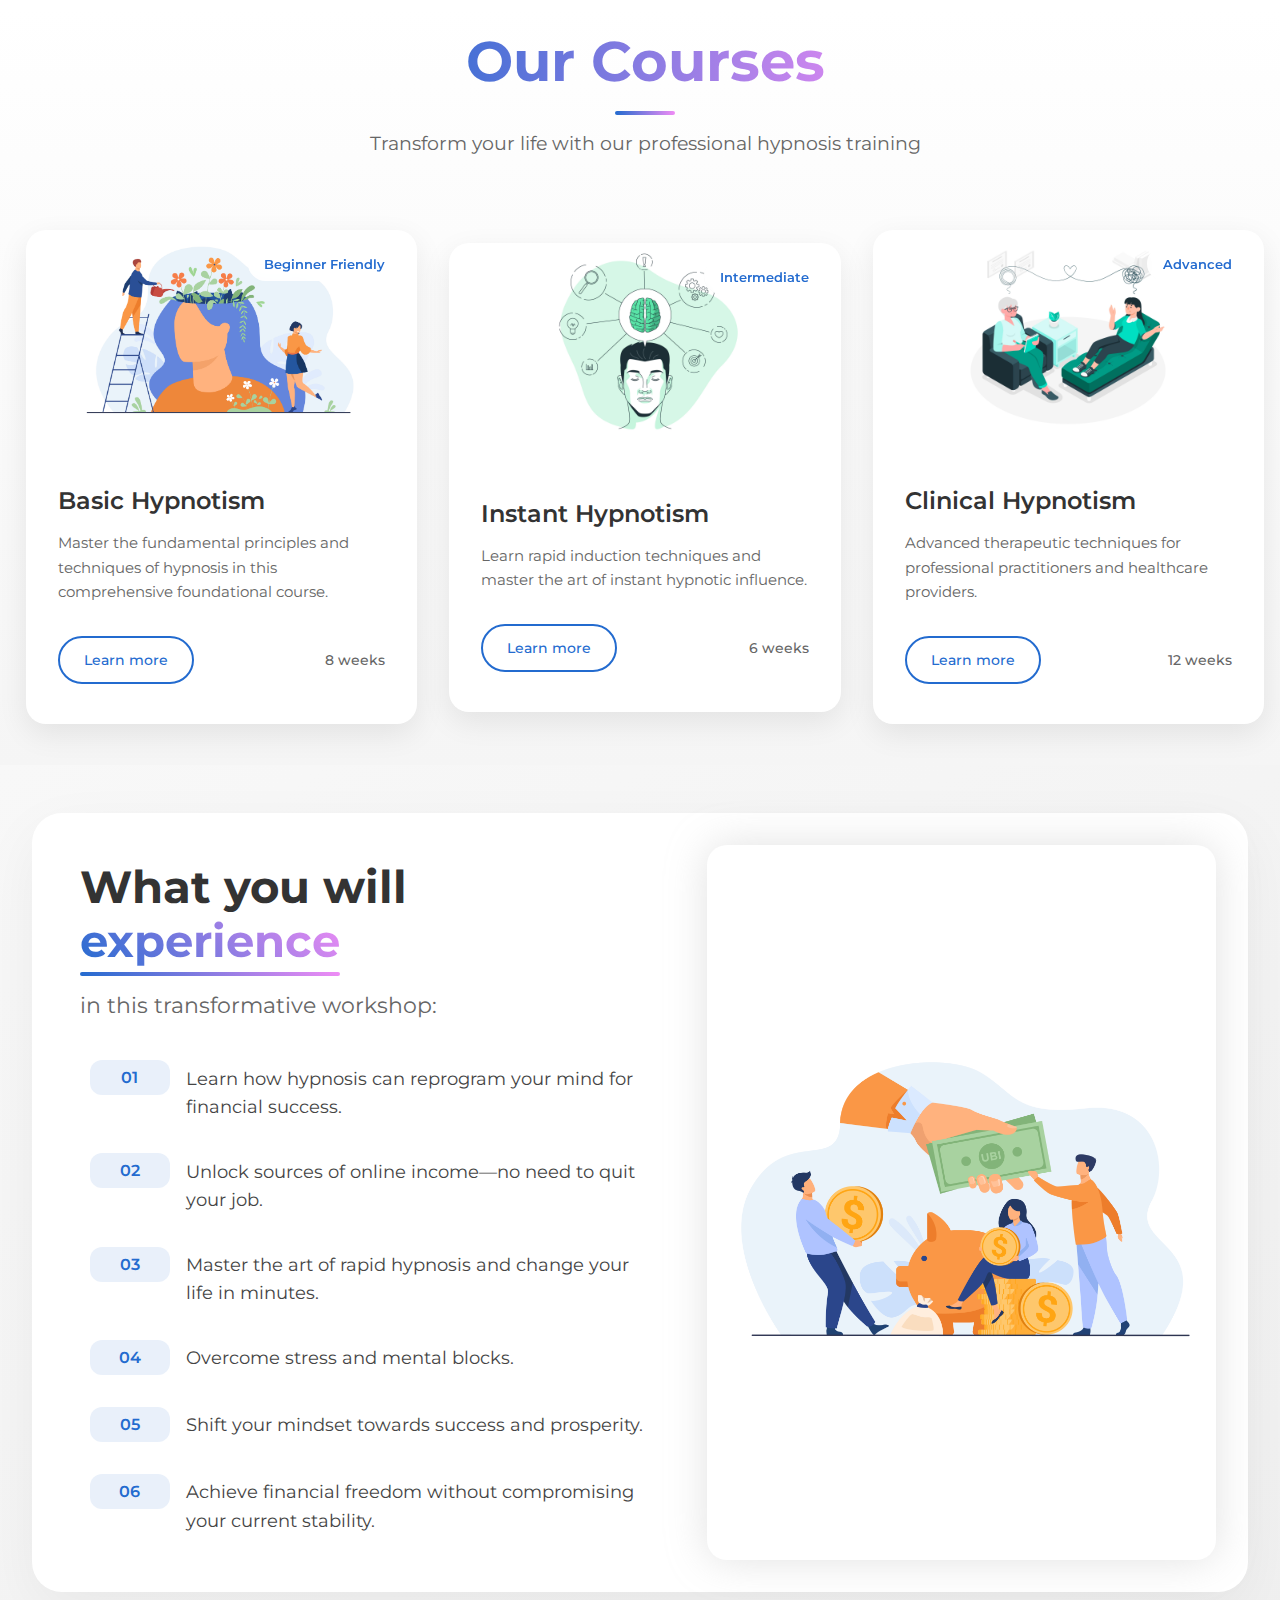
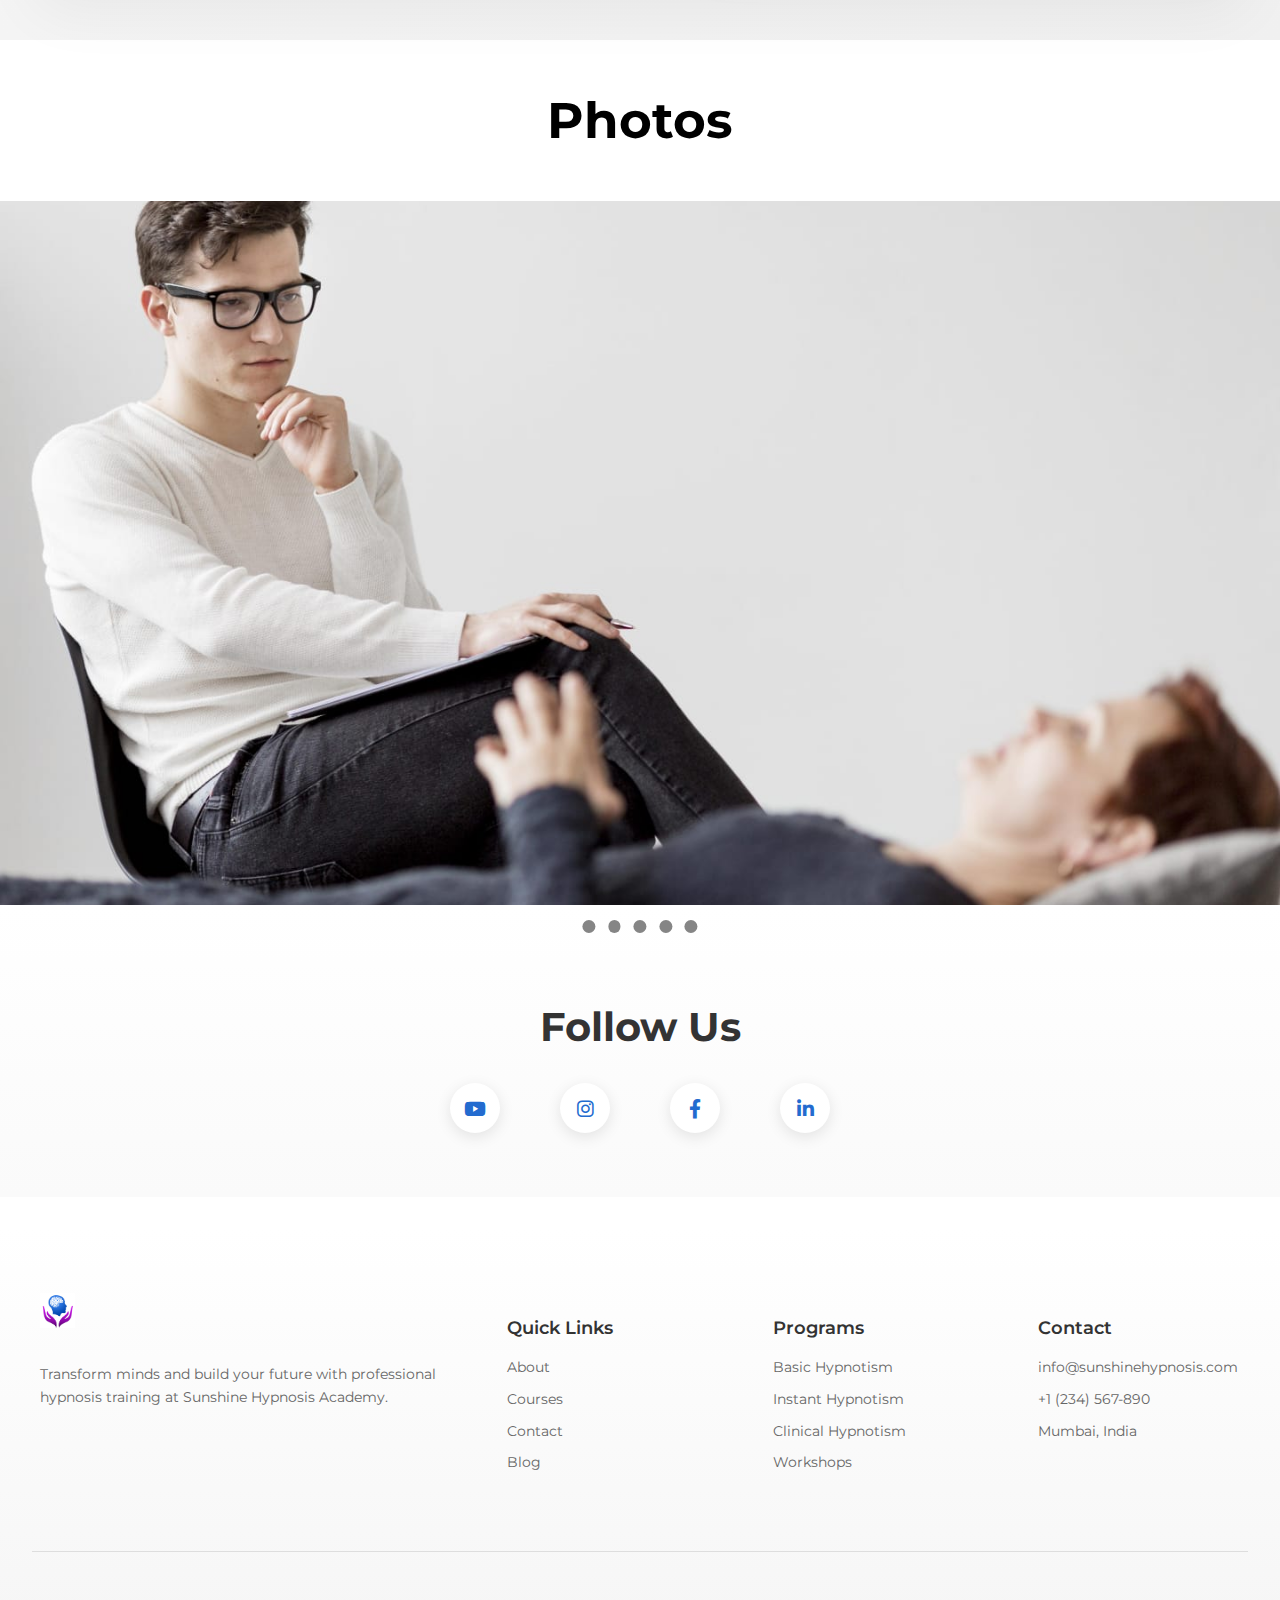
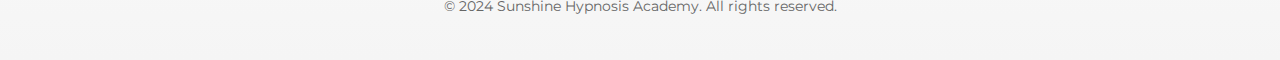
==== commit 6510986f: "inserted brand photos made minor changes to product pages" ====
--- a/index.html
+++ b/index.html
@@ -32,7 +32,6 @@
         </div>
     </div>
     
-    <!-- Add mobile menu overlay -->
     <div class="mobile-menu">
         <div class="close-button">×</div>
         <div class="mobile-menu-items">
@@ -92,7 +91,7 @@
         </div>
         <div class="sub2">
             <div class="profile-image">
-                <img src="https://picsum.photos/1600/1600" alt="Yogesh Ahire">
+                <img src="assets/20943559.jpg" alt="Yogesh Ahire">
             </div>
             <div class="title2">
                 Yogesh Ahire
@@ -112,7 +111,7 @@
         <div class="cards">
             <div class="course-card">
                 <div class="card-image">
-                    <img src="https://picsum.photos/1920/1080" alt="Basic Hypnotism">
+                    <img src="assets/11098.jpg" alt="Basic Hypnotism">
                     <div class="card-overlay">
                         <span class="course-level">Beginner Friendly</span>
                     </div>
@@ -129,7 +128,7 @@
 
             <div class="course-card">
                 <div class="card-image">
-                    <img src="https://picsum.photos/1920/1081" alt="Instant Hypnotism">
+                    <img src="assets/4153726.jpg" alt="Instant Hypnotism">
                     <div class="card-overlay">
                         <span class="course-level">Intermediate</span>
                     </div>
@@ -146,7 +145,7 @@
 
             <div class="course-card">
                 <div class="card-image">
-                    <img src="https://picsum.photos/1920/1082" alt="Clinical Hypnotism">
+                    <img src="assets/3918491.jpg" alt="Clinical Hypnotism">
                     <div class="card-overlay">
                         <span class="course-level">Advanced</span>
                     </div>
@@ -199,7 +198,7 @@
                 </div>
                 <div class="experience-visual">
                     <div class="image-container">
-                        <img src="https://picsum.photos/1920/1280" alt="Workshop Experience">
+                        <img src="assets/11060.jpg" alt="Workshop Experience">
                     </div>
                 </div>
             </div>
@@ -213,7 +212,7 @@
         <div">
             <div id="slider-wrapper">
                 <div style="width: 100vw;" class="slider"> 
-                    <img id="slide1" src="assets/building-839362_1280.jpg" alt="">
+                    <img id="slide1" src="assets/therapy.jpeg" alt="">
                     <img id="slide2" src="assets/building-4803602_1280.jpg" alt="">
                     <img id="slide3" src="assets/building-4884852_1280.jpg" alt="">
                     <img id="slide4" src="assets/Screenshot 2024-10-30 at 12.12.54 AM.png" alt="">
--- a/index.css
+++ b/index.css
@@ -487,7 +487,7 @@
     overflow-x: auto;
     scroll-snap-type: x mandatory;
     scroll-behavior: smooth;
-    height: 400px;
+    height: 55vw;
    
 }
 
@@ -743,7 +743,7 @@
 .card-image img {
     width: 100%;
     height: 100%;
-    object-fit: cover;
+    object-fit: contain;
     transition: transform 0.3s ease;
 }
 
@@ -1429,7 +1429,7 @@
     height: 100%;
     border-radius: 20px;
     overflow: hidden;
-    box-shadow: 0 20px 40px rgba(35, 107, 207, 0.1);
+    box-shadow: 0px 0px 40px rgb(182 182 182 / 40%);
     transition: transform 0.3s ease;
 }
 
@@ -1440,7 +1440,7 @@
 .image-container img {
     width: 100%;
     height: 100%;
-    object-fit: cover;
+    object-fit: contain;
     transition: transform 0.3s ease;
 }
 
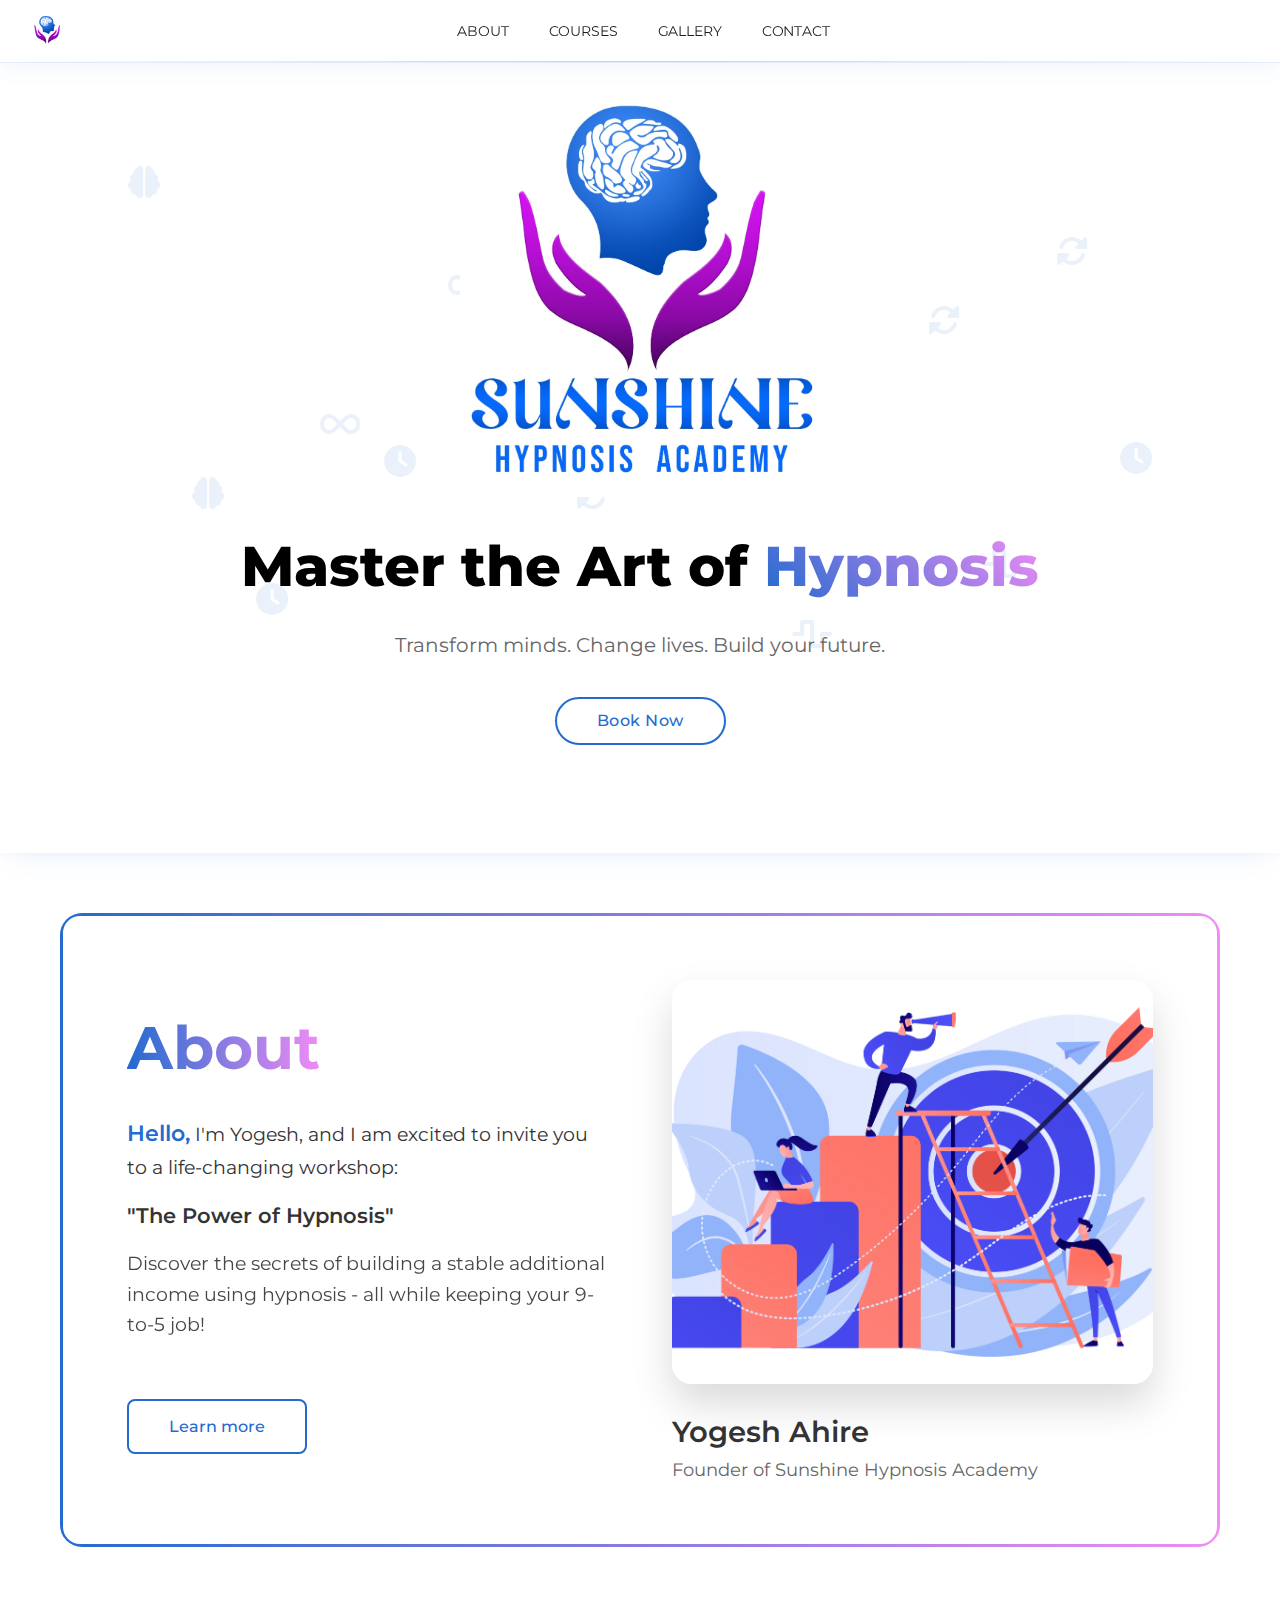
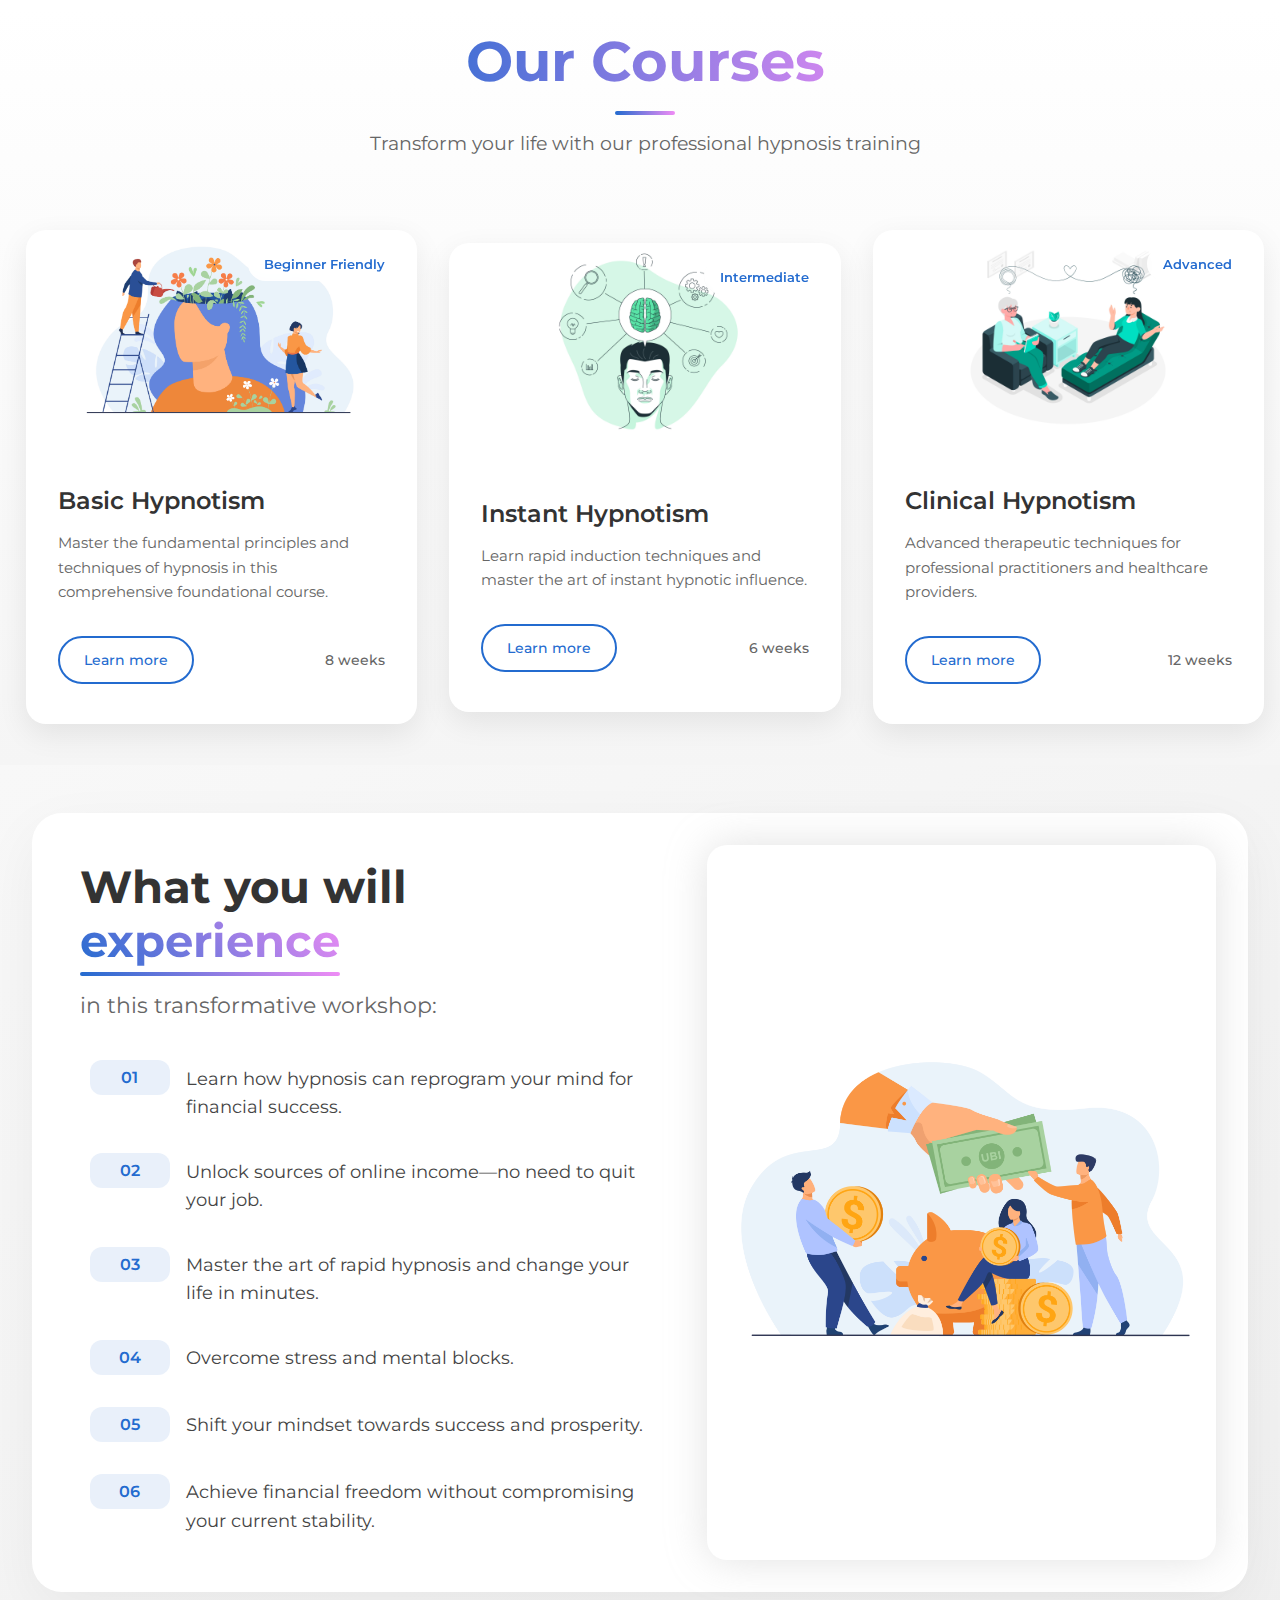
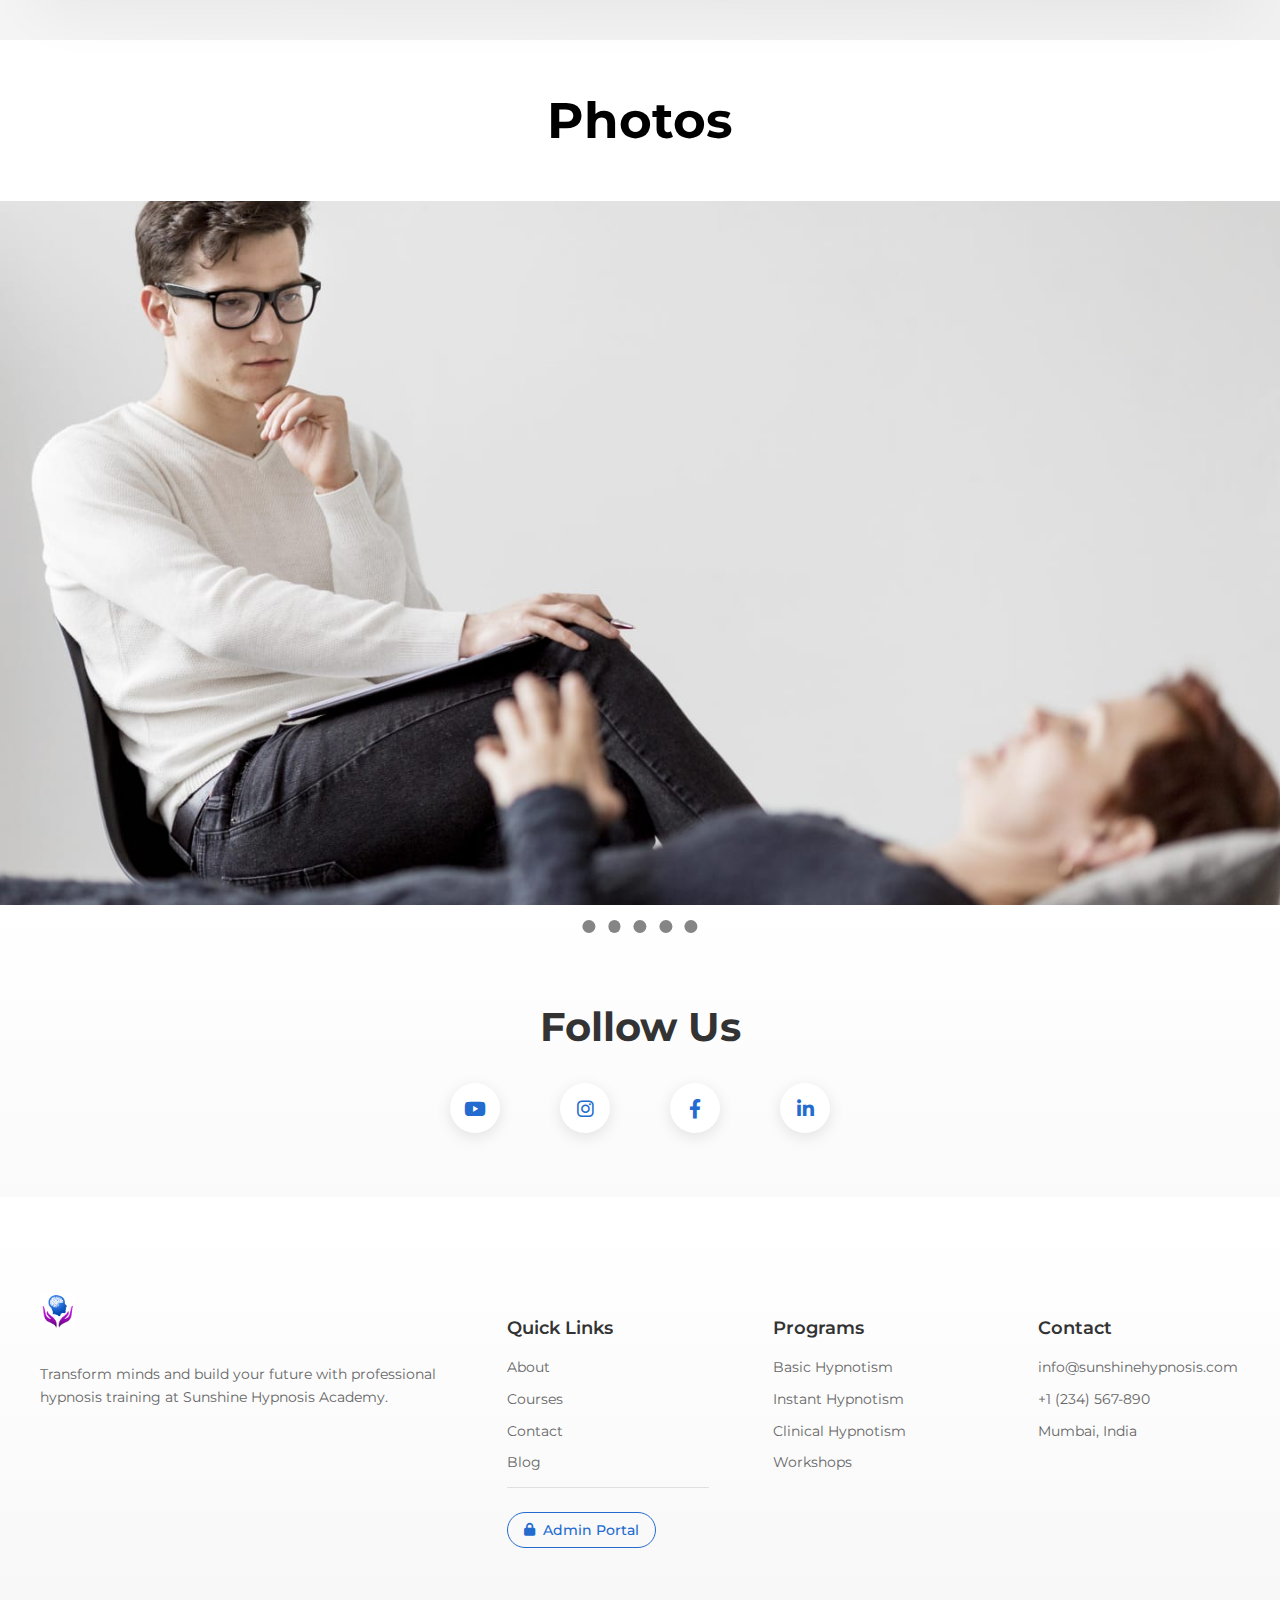
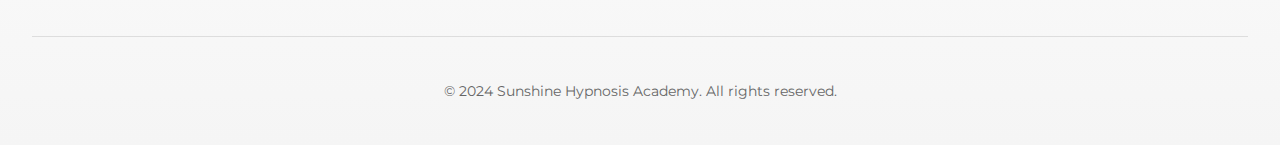
==== commit c56c6d00: "admin page addition" ====
--- a/index.html
+++ b/index.html
@@ -262,6 +262,12 @@
                     <li><a href="index.html#courses-section">Courses</a></li>
                     <li><a href="index.html#contact-section">Contact</a></li>
                     <li><a href="index.html#blog-section">Blog</a></li>
+                    <li class="admin-access">
+                        <button class="admin-portal-btn" onclick="window.location.href='admin/login.html'">
+                            <i class="fas fa-lock"></i>
+                            Admin Portal
+                        </button>
+                    </li>
                 </ul>
             </div>
             <div class="footer-column">
--- a/index.css
+++ b/index.css
@@ -1635,3 +1635,64 @@
     opacity: 0.8;
 }
 
+/* Add these styles at the end of the file */
+.admin-link {
+    position: relative;
+    display: inline-flex;
+    align-items: center;
+    gap: 0.5rem;
+}
+
+.admin-link::before {
+    content: '\f023';
+    font-family: 'Font Awesome 6 Free';
+    font-weight: 900;
+    font-size: 0.8rem;
+    color: #236BCF;
+    opacity: 0.7;
+    transition: all 0.3s ease;
+}
+
+.admin-link:hover::before {
+    opacity: 1;
+    transform: translateX(2px);
+}
+
+/* Add these styles near your footer styles */
+.admin-access {
+    margin-top: 1rem;
+    padding-top: 1rem;
+    border-top: 1px solid rgba(0,0,0,0.1);
+}
+
+.admin-portal-btn {
+    display: inline-flex;
+    align-items: center;
+    gap: 0.5rem;
+    padding: 0.5rem 1rem;
+    background: transparent;
+    color: #236BCF;
+    border: 1px solid #236BCF;
+    border-radius: 20px;
+    font-size: 0.9rem;
+    font-weight: 500;
+    cursor: pointer;
+    transition: all 0.3s ease;
+}
+
+.admin-portal-btn i {
+    font-size: 0.8rem;
+    transition: transform 0.3s ease;
+}
+
+.admin-portal-btn:hover {
+    background: linear-gradient(45deg, #236BCF, #F08CF5);
+    color: white;
+    border-color: transparent;
+    transform: translateY(-2px);
+}
+
+.admin-portal-btn:hover i {
+    transform: rotate(-10deg);
+}
+
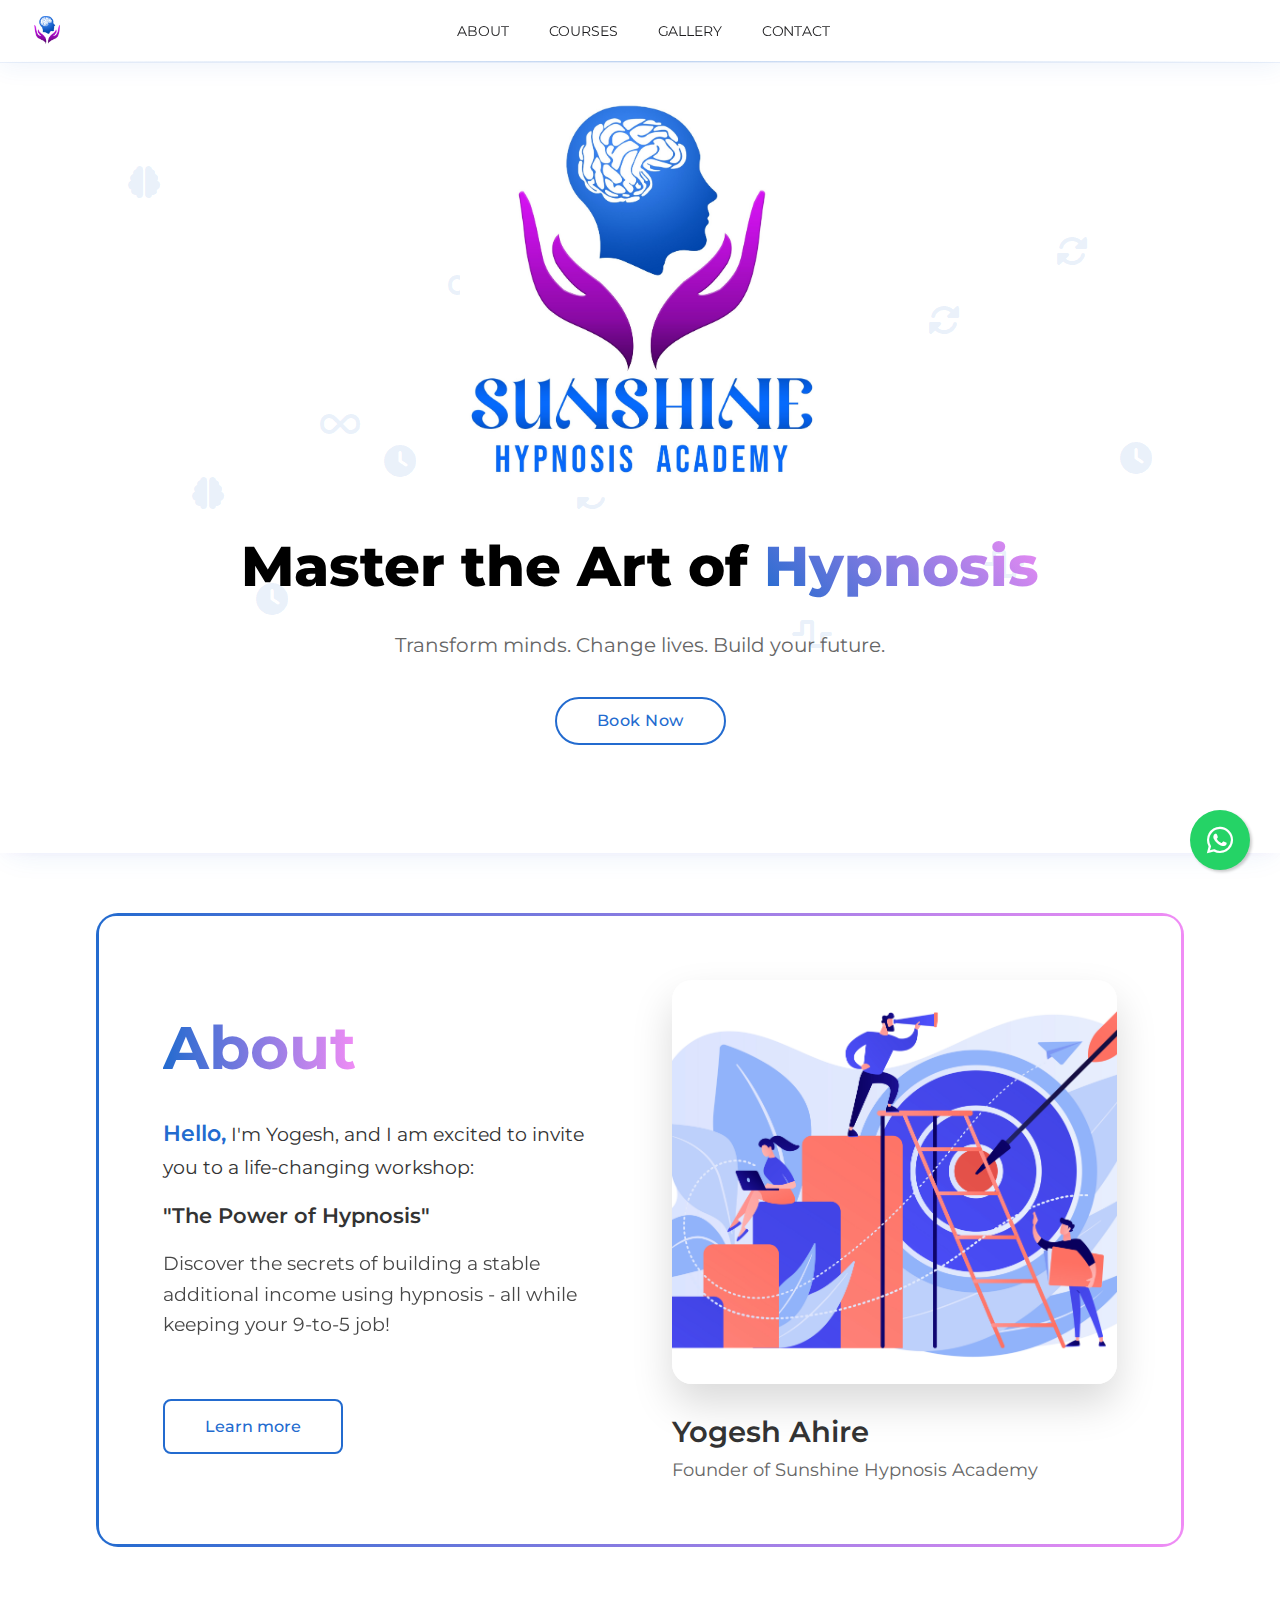
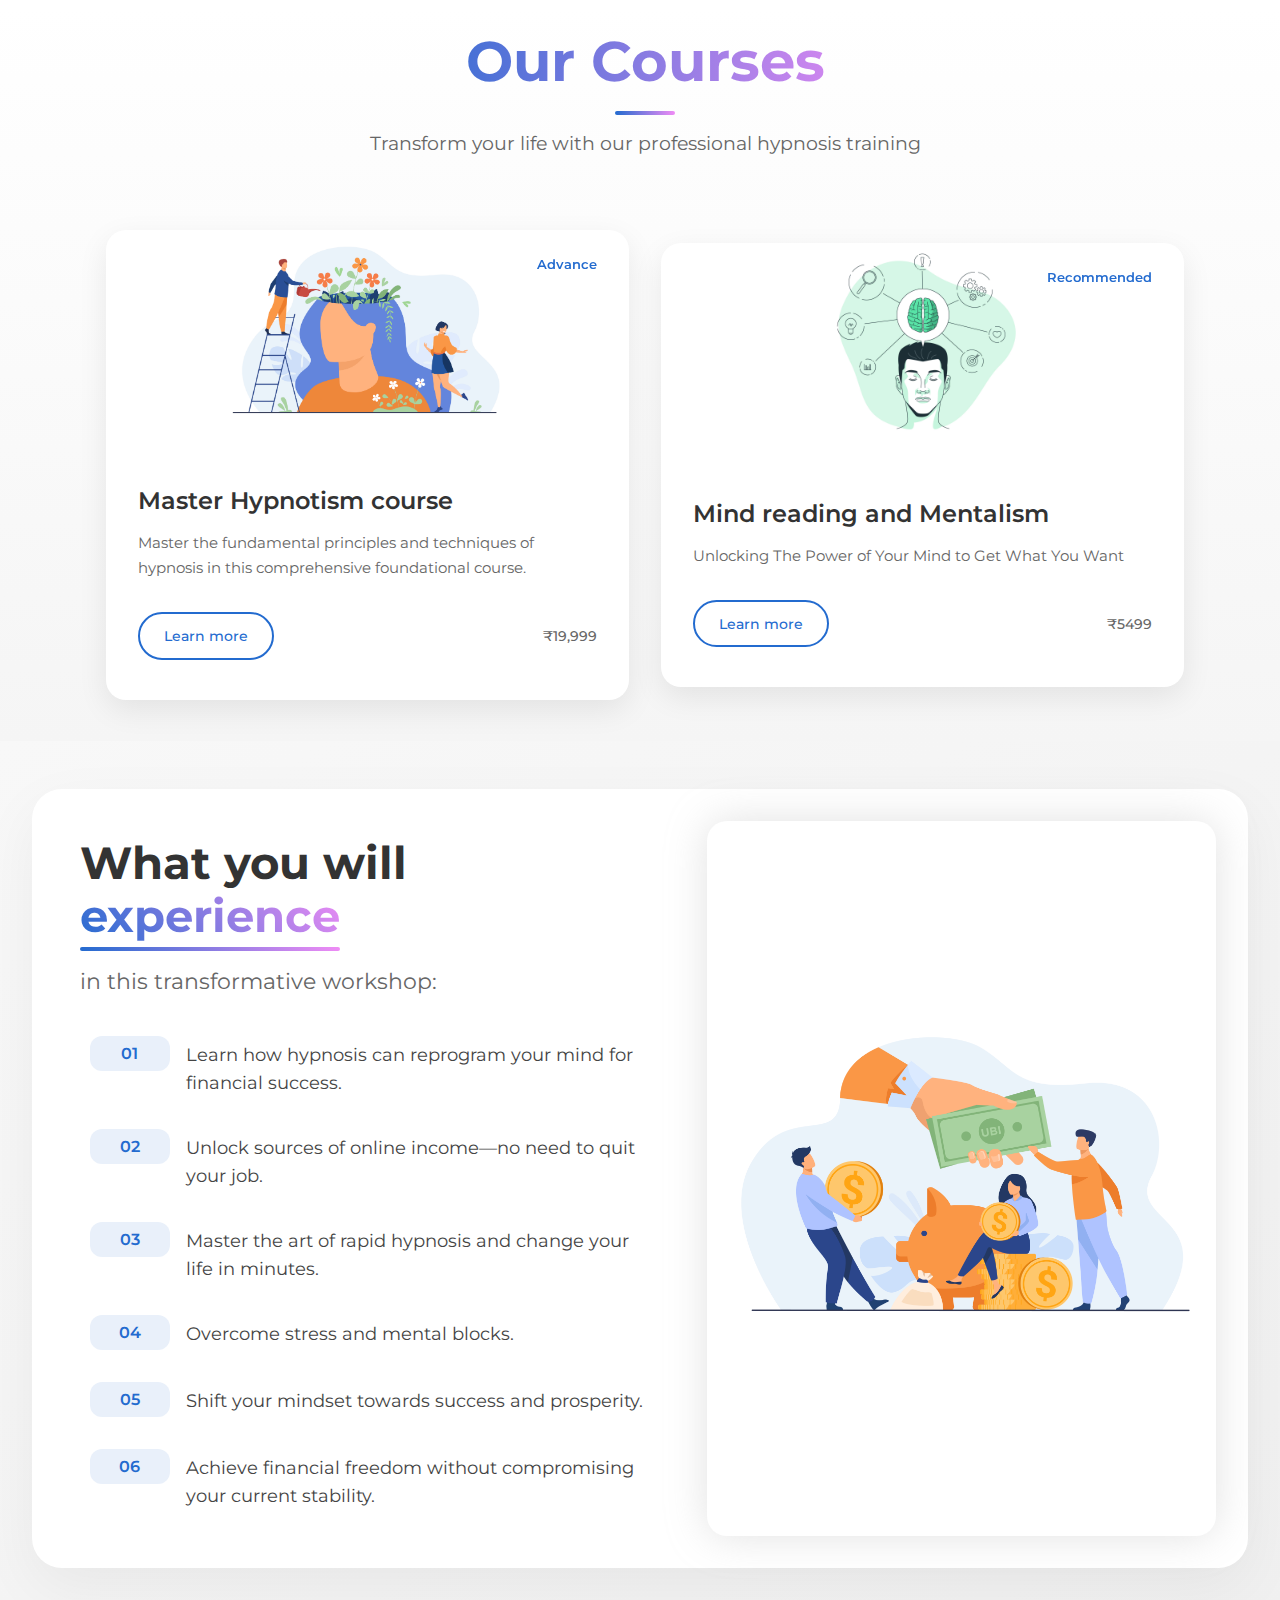
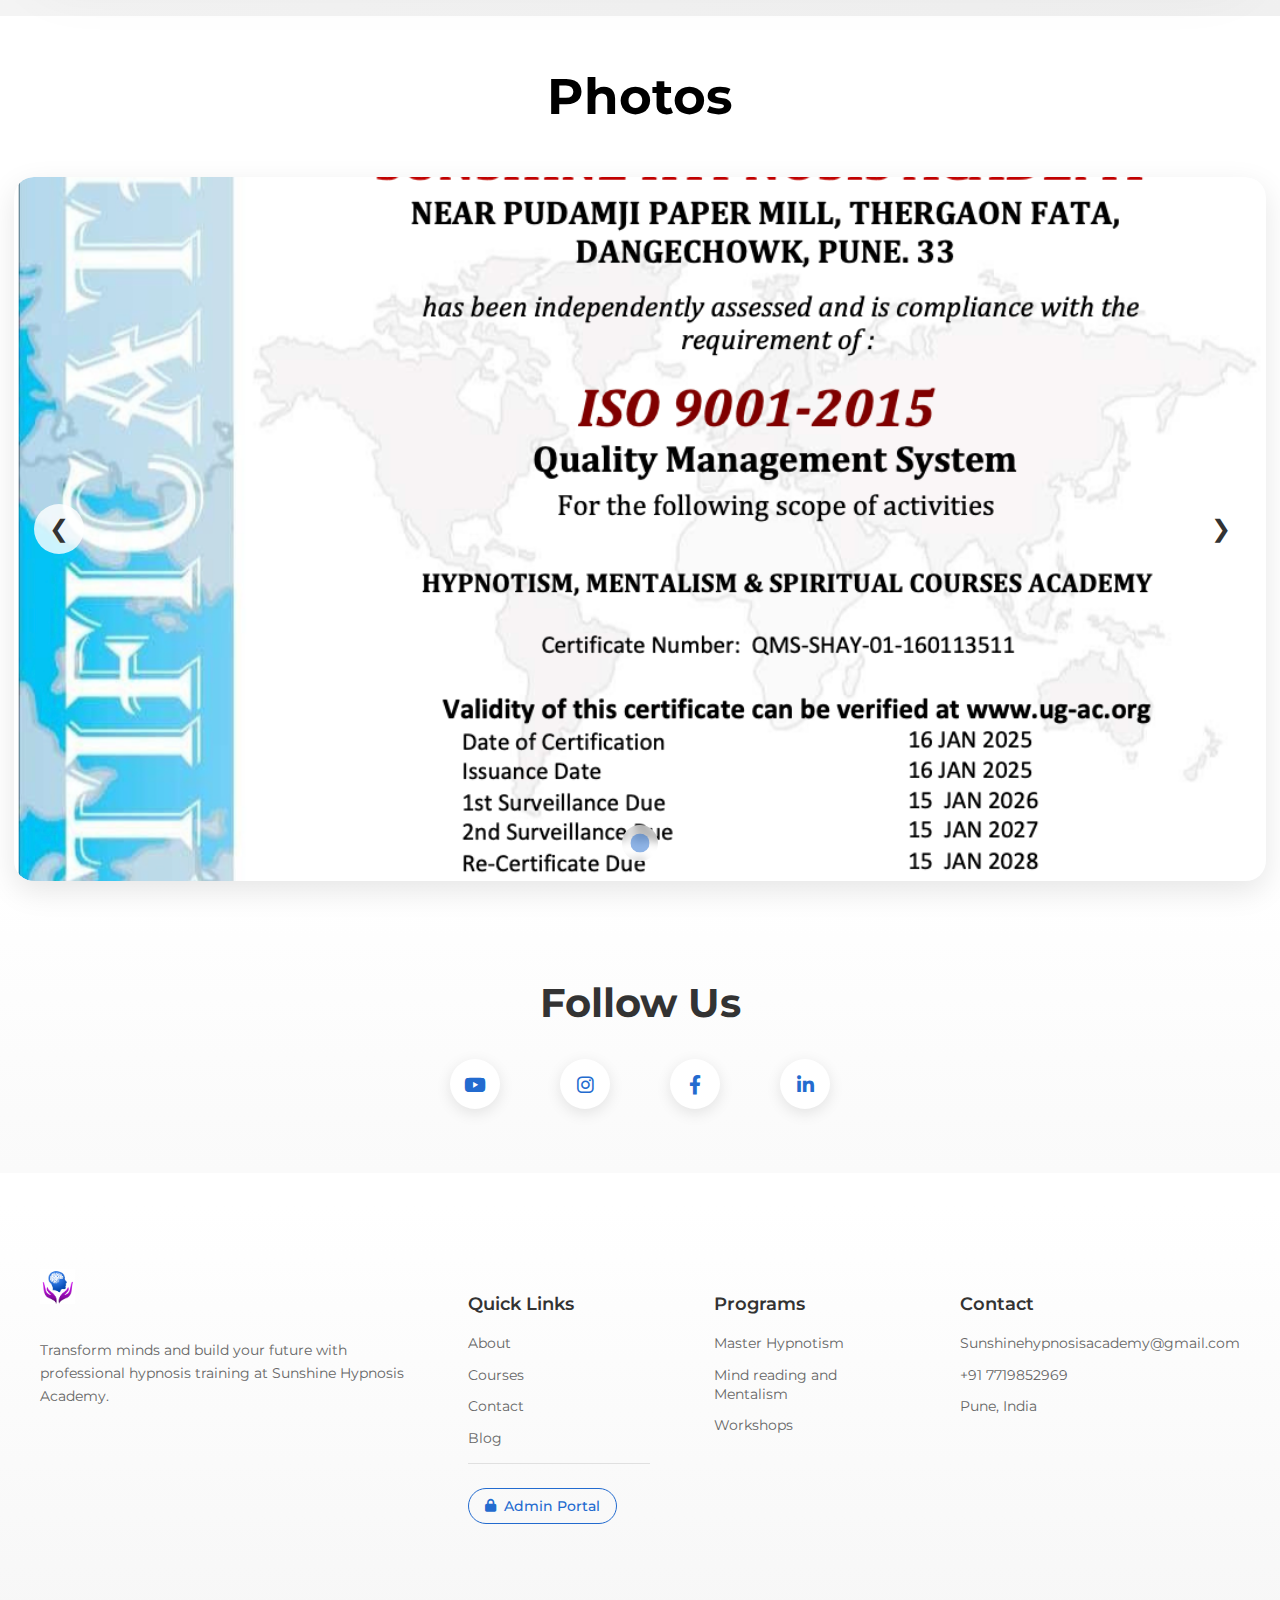
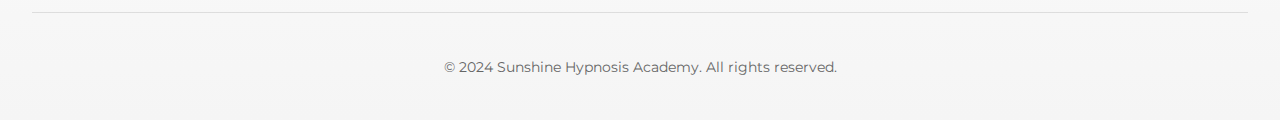
==== commit 356dc108: "made major changes final touches done" ====
--- a/index.html
+++ b/index.html
@@ -39,7 +39,10 @@
             <div class="mobile-nav-link" data-target="gallery-section">GALLERY</div>
             <div class="mobile-nav-link" data-target="contact-section">CONTACT</div>
             <div class="mobile-nav-link" data-target="courses-section">COURSES</div>
-            <button class="mobile-nav-button" onclick="document.getElementById('courses-section').scrollIntoView({behavior: 'smooth'})">Book Now</button>
+            <button class="mobile-nav-button whatsapp-button" onclick="window.location.href='https://wa.me/917719852969'">
+                <i class="fab fa-whatsapp"></i>
+                Book on WhatsApp
+            </button>
         </div>
     </div>
     
@@ -113,15 +116,15 @@
                 <div class="card-image">
                     <img src="assets/11098.jpg" alt="Basic Hypnotism">
                     <div class="card-overlay">
-                        <span class="course-level">Beginner Friendly</span>
+                        <span class="course-level">Advance</span>
                     </div>
                 </div>
                 <div class="card-content">
-                    <h3 class="course-title">Basic Hypnotism</h3>
+                    <h3 class="course-title">Master Hypnotism course</h3>
                     <p class="course-desc">Master the fundamental principles and techniques of hypnosis in this comprehensive foundational course.</p>
                     <div class="card-footer">
-                        <button class="course-btn" onclick="window.location.href='basichypnocourse.html'">Learn more</button>
-                        <span class="duration">8 weeks</span>
+                        <button class="course-btn" onclick="window.location.href='masterhypnotismcourse.html'">Learn more</button>
+                        <span class="duration">₹19,999</span>
                     </div>
                 </div>
             </div>
@@ -130,35 +133,20 @@
                 <div class="card-image">
                     <img src="assets/4153726.jpg" alt="Instant Hypnotism">
                     <div class="card-overlay">
-                        <span class="course-level">Intermediate</span>
+                        <span class="course-level">Recommended</span>
                     </div>
                 </div>
                 <div class="card-content">
-                    <h3 class="course-title">Instant Hypnotism</h3>
-                    <p class="course-desc">Learn rapid induction techniques and master the art of instant hypnotic influence.</p>
+                    <h3 class="course-title">Mind reading and Mentalism</h3>
+                    <p class="course-desc">Unlocking The Power of Your Mind to Get What You Want                    </p>
                     <div class="card-footer">
-                        <button class="course-btn" onclick="window.location.href='instanthypnotismcourse.html'">Learn more</button>
-                        <span class="duration">6 weeks</span>
+                        <button class="course-btn" onclick="window.location.href='mindreadingandmentalismcourse.html'">Learn more</button>
+                        <span class="duration">₹5499</span>
                     </div>
                 </div>
             </div>
 
-            <div class="course-card">
-                <div class="card-image">
-                    <img src="assets/3918491.jpg" alt="Clinical Hypnotism">
-                    <div class="card-overlay">
-                        <span class="course-level">Advanced</span>
-                    </div>
-                </div>
-                <div class="card-content">
-                    <h3 class="course-title">Clinical Hypnotism</h3>
-                    <p class="course-desc">Advanced therapeutic techniques for professional practitioners and healthcare providers.</p>
-                    <div class="card-footer">
-                        <button class="course-btn" onclick="window.location.href='clinicalhypnotismcourse.html'">Learn more</button>
-                        <span class="duration">12 weeks</span>
-                    </div>
-                </div>
-            </div>
+            <!-- Clinical Hypnotism card temporarily hidden -->
         </div>
     </div>
     <div class="experience-wrapper" id="experience-section">
@@ -205,30 +193,21 @@
         </div>
     </div>
     <div class="container4" id="gallery-section">
-        <div class="title5">
-            Photos
-        </div>
-        
-        <div">
-            <div id="slider-wrapper">
-                <div style="width: 100vw;" class="slider"> 
-                    <img id="slide1" src="assets/therapy.jpeg" alt="">
-                    <img id="slide2" src="assets/building-4803602_1280.jpg" alt="">
-                    <img id="slide3" src="assets/building-4884852_1280.jpg" alt="">
-                    <img id="slide4" src="assets/Screenshot 2024-10-30 at 12.12.54 AM.png" alt="">
-                    <img id="slide5" src="assets/Screenshot 2024-10-30 at 12.14.53 AM.png" alt="">
-                </div>
-
-                <div class="slidernav">
-                    <a href="#slide1"></a>
-                    <a href="#slide2"></a>
-                    <a href="#slide3"></a>
-                    <a href="#slide4"></a>
-                    <a href="#slide5"></a>
-                </div>  
-            </div>
-        </div>
-        
+        <div class="title5">Photos</div>
+        <div id="slider-wrapper">
+            <div class="slider">
+                <img id="slide1" src="assets/Screenshot 2025-01-20 at 8.08.00 PM.png" alt="Gallery Image 1">
+                <img id="slide2" src="assets/job-5382501_1920.jpg" alt="Gallery Image 2">
+                <img id="slide3" src="assets/4153726.jpg" alt="Gallery Image 3">
+                <img id="slide4" src="assets/job-5382501_1920.jpg" alt="Gallery Image 4">
+            </div>
+            <div class="slider-arrow prev">❮</div>
+            <div class="slider-arrow next">❯</div>
+            <div class="slidernav">
+                <a href="#slide1" class="active"></a>
+                
+            </div>
+        </div>
     </div>
     <div class="container5" id="contact-section">
         <h2 class="social-title" style="text-decoration: none;">Follow Us</h2>
@@ -236,10 +215,10 @@
             <a href="#" class="social-icon" style="text-decoration: none;">
                 <i class="fab fa-youtube"></i>
             </a>
-            <a href="#" class="social-icon" style="text-decoration: none;">
+            <a href="https://www.instagram.com/sunshine_hypnosis_academy?igsh=MmlvZzV2b3prajY1" target="_blank" class="social-icon" style="text-decoration: none;">
                 <i class="fab fa-instagram"></i>
             </a>
-            <a href="#" class="social-icon" style="text-decoration: none;">
+            <a href="https://www.facebook.com/profile.php?id=61571444266280" target="_blank" class="social-icon" style="text-decoration: none;">
                 <i class="fab fa-facebook-f"></i>
             </a>
             <a href="#" class="social-icon" style="text-decoration: none;">
@@ -273,18 +252,18 @@
             <div class="footer-column">
                 <h4>Programs</h4>
                 <ul class="footer-links">
-                    <li><a href="basichypnocourse.html">Basic Hypnotism</a></li>
-                    <li><a href="instanthypnotismcourse.html">Instant Hypnotism</a></li>
-                    <li><a href="clinicalhypnotismcourse.html">Clinical Hypnotism</a></li>
+                    <li><a href="masterhypnotismcourse.html">Master Hypnotism</a></li>
+                    <li><a href="mindreadingandmentalismcourse.html">Mind reading and Mentalism</a></li>
+                    <!-- Clinical Hypnotism link temporarily hidden -->
                     <li><a href="index.html#workshops-section">Workshops</a></li>
                 </ul>
             </div>
             <div class="footer-column">
                 <h4>Contact</h4>
                 <ul class="footer-links">
-                    <li><a href="mailto:info@sunshinehypnosis.com">info@sunshinehypnosis.com</a></li>
-                    <li><a href="tel:+1234567890">+1 (234) 567-890</a></li>
-                    <li><a href="#location">Mumbai, India</a></li>
+                    <li><a href="mailto:Sunshinehypnosisacademy@gmail.com">Sunshinehypnosisacademy@gmail.com</a></li>
+                    <li><a href="tel:+917719852969">+91 7719852969</a></li>
+                    <li><a href="#location">Pune, India</a></li>
                 </ul>
             </div>
         </div>
@@ -292,5 +271,12 @@
             <p>&copy; 2024 Sunshine Hypnosis Academy. All rights reserved.</p>
         </div>
     </footer>
+    <a href="https://wa.me/917719852969" class="whatsapp-float" target="_blank">
+        <i class="fab fa-whatsapp"></i>
+    </a>
+    <div id="imageModal" class="modal">
+        <span class="modal-close">&times;</span>
+        <img class="modal-content" id="modalImage">
+    </div>
 </body>
 </html>--- a/index.css
+++ b/index.css
@@ -301,6 +301,13 @@
     z-index: -1;
 }
 
+@media (min-width: 1024px) {
+    .container3 {
+        margin-left: 6rem;   /* Adjusted from 8rem to 6rem */
+        margin-right: 6rem;  /* Adjusted from 8rem to 6rem */
+    }
+}
+
 .sub1
 {
     display: flex;
@@ -399,6 +406,13 @@
     padding: 1rem;
     max-width: 1400px;
     margin: 0 auto;
+}
+
+@media (min-width: 1024px) {
+    .cards {
+        padding-left: 6rem;  /* Adjusted from 8rem to 6rem */
+        padding-right: 6rem; /* Adjusted from 8rem to 6rem */
+    }
 }
 
 .card
@@ -1696,3 +1710,210 @@
     transform: rotate(-10deg);
 }
 
+/* ...existing code... */
+
+#slider-wrapper {
+    position: relative;
+    max-width: 100%;
+    margin: 0 auto;
+    padding: 0;
+    overflow: hidden;
+    background: #f8f9fa;
+    border-radius: 20px;
+    box-shadow: 0 10px 30px rgba(0, 0, 0, 0.1);
+}
+
+.slider {
+    display: flex;
+    aspect-ratio: 16/9;
+    overflow-x: hidden;
+    scroll-snap-type: x mandatory;
+    scroll-behavior: smooth;
+    border-radius: 20px;
+    position: relative;
+}
+
+.slider img {
+    flex: 1 0 100%;
+    scroll-snap-align: start;
+    object-fit: cover;
+    width: 100%;
+    height: 100%;
+    transition: transform 0.4s ease;
+}
+
+.slidernav {
+    position: absolute;
+    bottom: 20px;
+    left: 50%;
+    transform: translateX(-50%);
+    display: flex;
+    gap: 10px;
+    z-index: 10;
+    padding: 10px;
+    background: rgba(255, 255, 255, 0.2);
+    backdrop-filter: blur(5px);
+    border-radius: 30px;
+}
+
+.slidernav a {
+    width: 12px;
+    height: 12px;
+    border-radius: 50%;
+    background-color: rgba(255, 255, 255, 0.5);
+    transition: all 0.3s ease;
+    border: 2px solid transparent;
+}
+
+.slidernav a:hover,
+.slidernav a.active {
+    background-color: #236BCF;
+    transform: scale(1.2);
+}
+
+.slider-arrow {
+    position: absolute;
+    top: 50%;
+    transform: translateY(-50%);
+    width: 50px;
+    height: 50px;
+    background: rgba(255, 255, 255, 0.8);
+    border-radius: 50%;
+    cursor: pointer;
+    display: flex;
+    align-items: center;
+    justify-content: center;
+    font-size: 24px;
+    color: #333;
+    transition: all 0.3s ease;
+    z-index: 10;
+}
+
+.slider-arrow:hover {
+    background: white;
+    box-shadow: 0 5px 15px rgba(0, 0, 0, 0.2);
+}
+
+.slider-arrow.prev {
+    left: 20px;
+}
+
+.slider-arrow.next {
+    right: 20px;
+}
+
+@media (max-width: 768px) {
+    .slider-arrow {
+        width: 40px;
+        height: 40px;
+        font-size: 20px;
+    }
+    
+    .slidernav {
+        bottom: 10px;
+    }
+    
+    .slidernav a {
+        width: 8px;
+        height: 8px;
+    }
+}
+
+/* ...existing code... */
+
+/* Add these styles at the end of the file */
+.whatsapp-float {
+    position: fixed;
+    bottom: 30px;
+    right: 30px;
+    background-color: #25d366;
+    color: white;
+    width: 60px;
+    height: 60px;
+    border-radius: 50%;
+    text-align: center;
+    font-size: 30px;
+    box-shadow: 2px 2px 3px rgba(0,0,0,0.2);
+    z-index: 100;
+    display: flex;
+    align-items: center;
+    justify-content: center;
+    text-decoration: none;
+    transition: all 0.3s ease;
+}
+
+.whatsapp-float:hover {
+    background-color: #128C7E;
+    transform: scale(1.1);
+}
+
+@media screen and (max-width: 768px) {
+    .whatsapp-float {
+        width: 50px;
+        height: 50px;
+        font-size: 25px;
+        bottom: 20px;
+        right: 20px;
+    }
+}
+
+/* ...existing code... */
+
+.mobile-nav-button.whatsapp-button {
+    background: #25d366;
+    display: flex;
+    align-items: center;
+    gap: 0.5rem;
+    font-family: 'Montserrat', sans-serif;
+}
+
+.mobile-nav-button.whatsapp-button:hover {
+    background: #128C7E;
+}
+
+.mobile-nav-button.whatsapp-button i {
+    font-size: 1.2rem;
+}
+/* ...existing code... */
+
+/* Add these styles at the end of the file */
+.modal {
+    display: none;
+    position: fixed;
+    top: 0;
+    left: 0;
+    width: 100%;
+    height: 100%;
+    background-color: rgba(0, 0, 0, 0.9);
+    z-index: 2000;
+    cursor: pointer;
+}
+
+.modal-content {
+    max-width: 90%;
+    max-height: 90vh;
+    margin: auto;
+    display: block;
+    position: absolute;
+    top: 50%;
+    left: 50%;
+    transform: translate(-50%, -50%);
+    animation: zoom 0.3s ease;
+}
+
+.modal-close {
+    position: absolute;
+    top: 15px;
+    right: 35px;
+    color: #f1f1f1;
+    font-size: 40px;
+    font-weight: bold;
+    cursor: pointer;
+    z-index: 2001;
+}
+
+@keyframes zoom {
+    from {transform: translate(-50%, -50%) scale(0)}
+    to {transform: translate(-50%, -50%) scale(1)}
+}
+
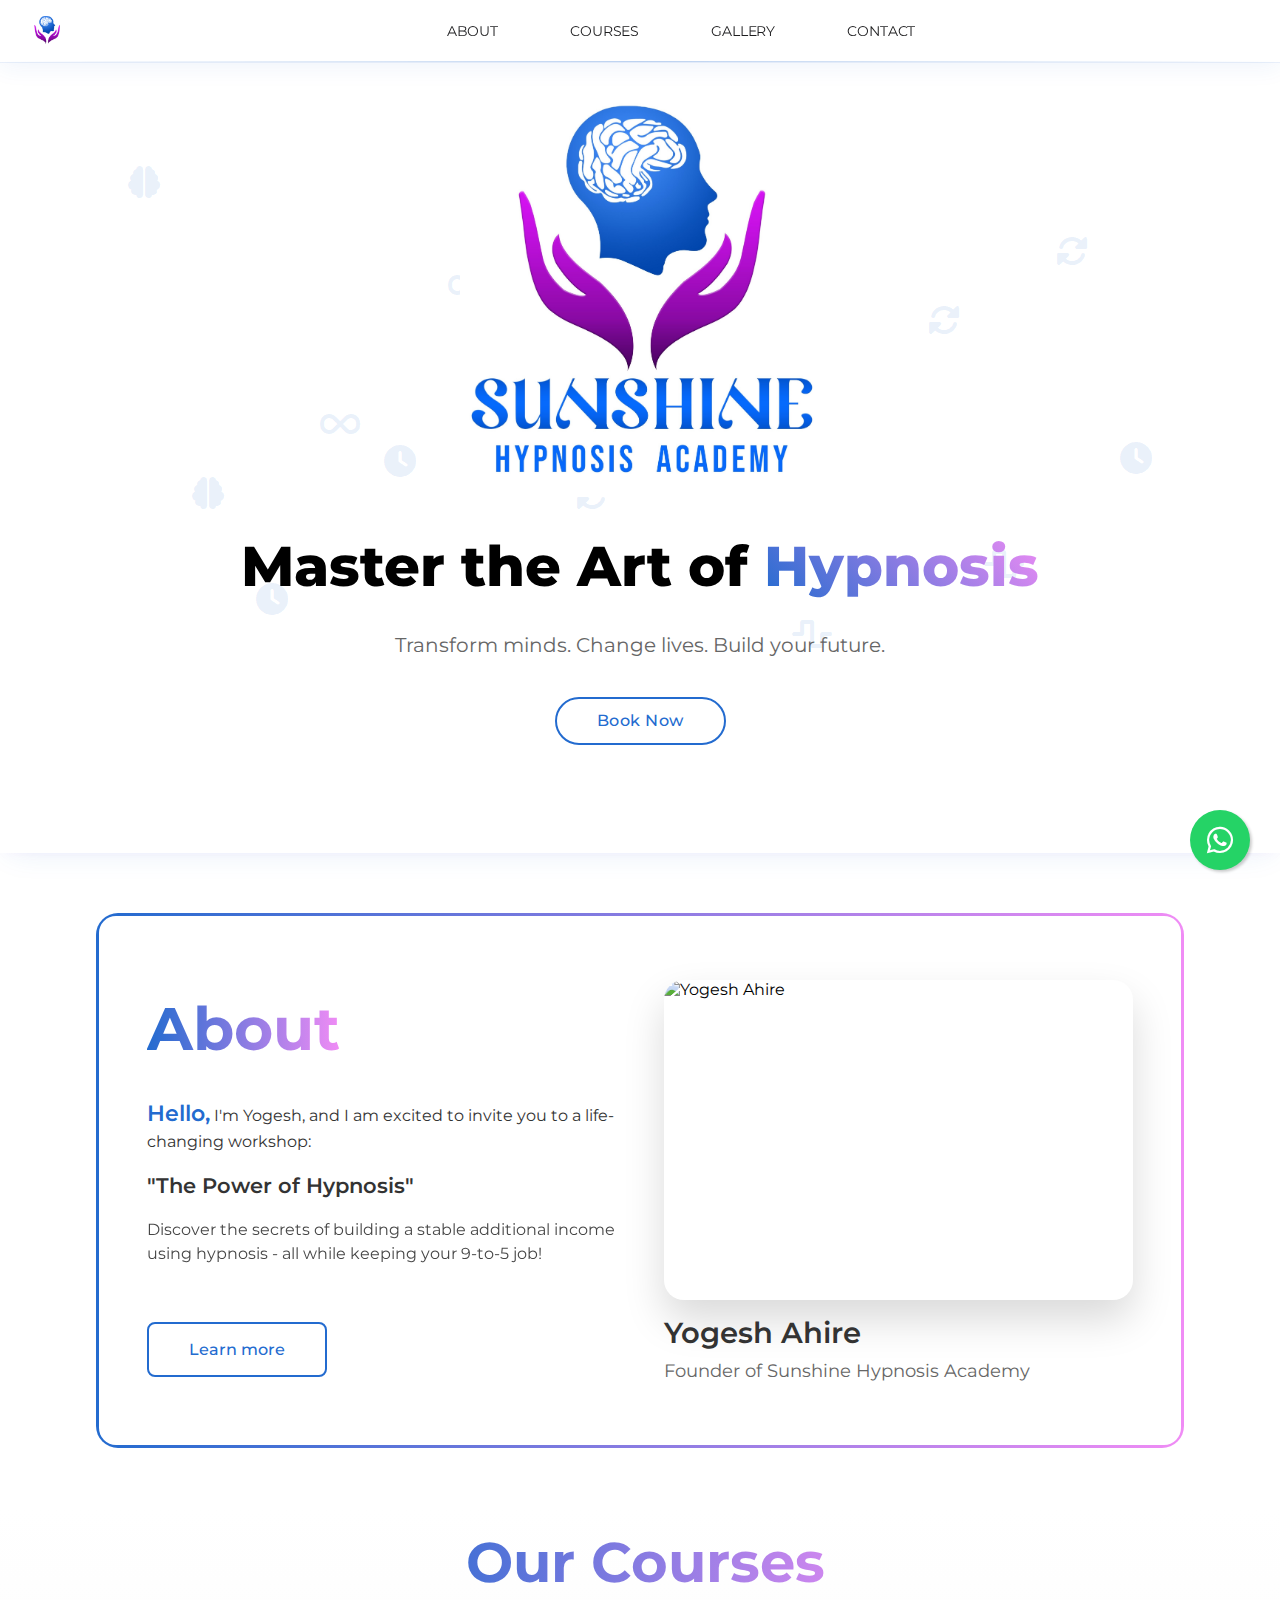
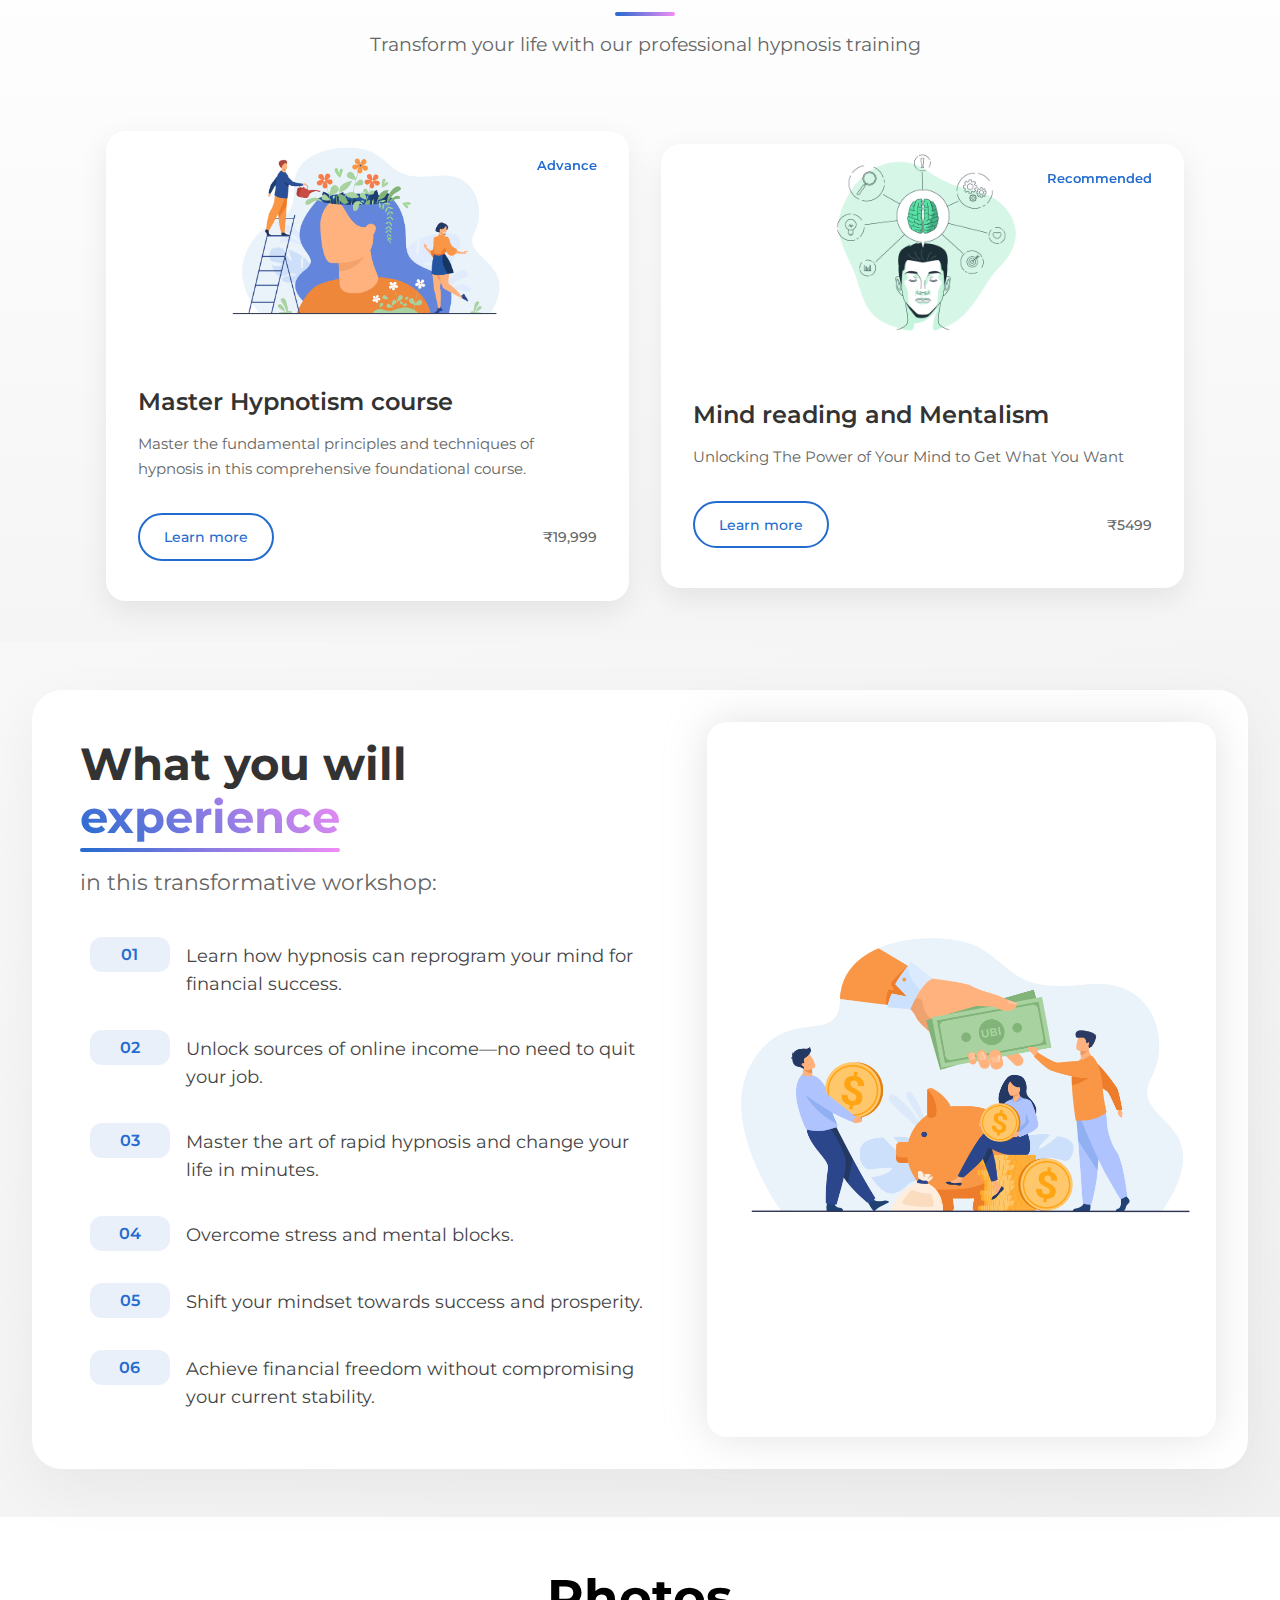
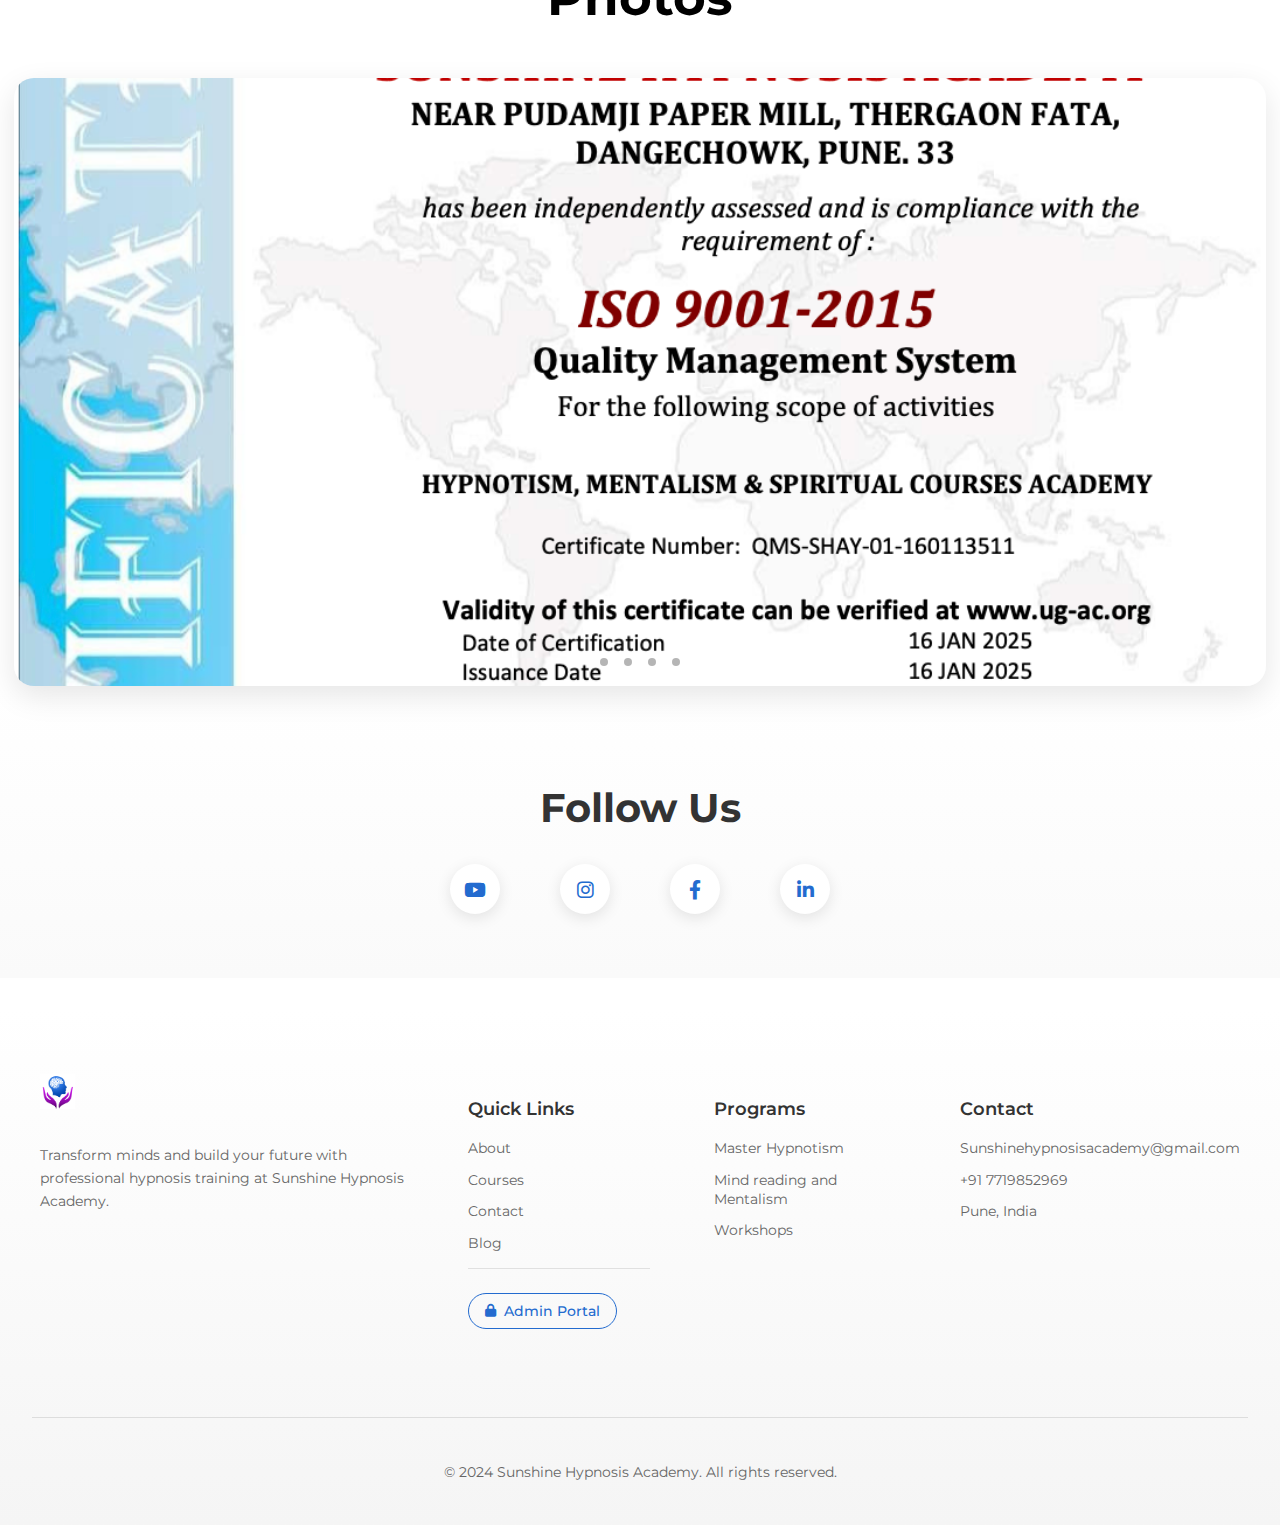
==== commit 09cc1475: "made a ton of changes" ====
--- a/index.html
+++ b/index.html
@@ -7,8 +7,9 @@
     <link href="https://fonts.googleapis.com/css2?family=Montserrat:ital,wght@0,100..900;1,100..900&display=swap" rel="stylesheet">
     <meta name="viewport" content="width=device-width, initial-scale=1.0">
     <link rel="stylesheet" href="index.css">
+    <script src="index.js" ></script>
     <script src="script.js" defer></script>
-    <link style="border-radius: 25px;" rel="icon" type="image/x-icon" href="assets/Sunshine Hypno logo copy.jpg">
+    <link style="border-radius: 25px;" rel="icon" type="image/x-icon" href="assets/Sunshine Hypno logo-photoaidcom-cropped.jpg">
     <link rel="stylesheet" href="https://cdnjs.cloudflare.com/ajax/libs/font-awesome/6.0.0/css/all.min.css">
     <title>Dashboard</title>
 </head>
@@ -17,14 +18,13 @@
         <div class="logo-container">
             <img src="assets/Sunshine Hypno logo copy.jpg" alt="Logo" class="header-logo">
         </div>
-        <div class="child1">
-            <div class="nav-link" data-target="about-section">ABOUT</div>
-            <div class="nav-link" data-target="courses-section">COURSES</div>
-            <div class="nav-link" data-target="gallery-section">GALLERY</div>
-            <div class="nav-link" data-target="contact-section">CONTACT</div>
-        </div>
-        <button class="nav-button" onclick="document.getElementById('courses-section').scrollIntoView({behavior: 'smooth'})">Book Now</button>
-        <!-- Add hamburger menu button -->
+        <nav class="child1">
+            <a href="#about-section" class="nav-link" data-section="about-section">ABOUT</a>
+            <a href="#courses-section" class="nav-link" data-section="courses-section">COURSES</a>
+            <a href="#gallery-section" class="nav-link" data-section="gallery-section">GALLERY</a>
+            <a href="#contact-section" class="nav-link" data-section="contact-section">CONTACT</a>
+        </nav>
+        <a href="#contact" class="nav-button"></a>
         <div class="hamburger-menu">
             <span></span>
             <span></span>
@@ -35,10 +35,10 @@
     <div class="mobile-menu">
         <div class="close-button">×</div>
         <div class="mobile-menu-items">
-            <div class="mobile-nav-link" data-target="about-section">ABOUT</div>
-            <div class="mobile-nav-link" data-target="gallery-section">GALLERY</div>
-            <div class="mobile-nav-link" data-target="contact-section">CONTACT</div>
-            <div class="mobile-nav-link" data-target="courses-section">COURSES</div>
+            <a href="#about-section" class="mobile-nav-link" data-section="about-section">ABOUT</a>
+            <a href="#courses-section" class="mobile-nav-link" data-section="courses-section">COURSES</a>
+            <a href="#gallery-section" class="mobile-nav-link" data-section="gallery-section">GALLERY</a>
+            <a href="#contact-section" class="mobile-nav-link" data-section="contact-section">CONTACT</a>
             <button class="mobile-nav-button whatsapp-button" onclick="window.location.href='https://wa.me/917719852969'">
                 <i class="fab fa-whatsapp"></i>
                 Book on WhatsApp
@@ -83,18 +83,16 @@
             </div>
             <div class="desc1">
                 <span class="greeting">Hello,</span>
-                I'm Yogesh, and I am excited to invite you to a life-changing workshop: 
-                <span class="workshop-name">"The Power of Hypnosis"</span>
+                I'm Yogesh, and I am excited to invite you to a life-changing workshop:                <span class="workshop-name">"The Power of Hypnosis"</span>
                 <p class="workshop-desc">
-                    Discover the secrets of building a stable additional income using hypnosis 
-                    - all while keeping your 9-to-5 job!
-                </p>
-            </div>
-            <button class="button2" onclick="document.getElementById('experience-section').scrollIntoView({behavior: 'smooth'})">Learn more</button>
+                    Discover the secrets of building a stable additional income using hypnosis - all while keeping your 9-to-5 job!                </p>
+            
+            </div>
+            <button class="button2" onclick="openIntroModal()">Learn more</button>
         </div>
         <div class="sub2">
             <div class="profile-image">
-                <img src="assets/20943559.jpg" alt="Yogesh Ahire">
+                <img src="assets/d (1).jpg" alt="Yogesh Ahire">
             </div>
             <div class="title2">
                 Yogesh Ahire
@@ -104,6 +102,59 @@
             </div>
         </div>
     </div>
+    <div class="intro-modal" id="introModal">
+        <div class="intro-content">
+            <span class="intro-close" onclick="closeIntroModal()">&times;</span>
+            <div class="intro-header">
+                <h2>Meet <span class="gradient-text">Mr. Yogesh Ahire</span></h2>
+                <div class="intro-subtitle">Founder & Lead Trainer at Sunshine Hypnosis Academy</div>
+            </div>
+            <div class="intro-body">
+                <div class="intro-image">
+                    <img src="assets/d (4).jpg" alt="Yogesh Ahire">
+                </div>
+                <div class="intro-text">
+                    <p>Mr. Yogesh Ahire is a certified trainer, clinical hypnotherapist, mind reader and healer with over 8 years of experience in transforming lives. After a decade of career as a Civil Engineer, he realized that his passion was in empowering people. His journey into the human mind began in 2017 by teaching hypnosis and delivering workshops.</p>
+                    
+                    <div class="intro-section">
+                        <h3>Expertise & Specializations</h3>
+                        <ul>
+                            <li><i class="fas fa-check-circle"></i>Clinical Hypnotherapy (GHSC Certified)</li>
+                            <li><i class="fas fa-check-circle"></i>NLP & Human Psychology</li>
+                            <li><i class="fas fa-check-circle"></i>Mind Reading & Mentalism</li>
+                            <li><i class="fas fa-check-circle"></i>Personal Development Training</li>
+                        </ul>
+                    </div>
+
+                    <div class="intro-section">
+                        <h3>Workshops & Programs</h3>
+                        <ul>
+                            <li><i class="fas fa-star"></i>Goal Setting & Time Management</li>
+                            <li><i class="fas fa-star"></i>Self-Hypnosis & Memory Improvement</li>
+                            <li><i class="fas fa-star"></i>Study Success & Public Speaking</li>
+                            <li><i class="fas fa-star"></i>Stress & Anxiety Management</li>
+                        </ul>
+                    </div>
+
+                    <div class="intro-achievements">
+                        <div class="achievement-item">
+                            <span class="achievement-number">500+</span>
+                            <span class="achievement-text">Successful Therapy Sessions</span>
+                        </div>
+                        <div class="achievement-item">
+                            <span class="achievement-number">1000+</span>
+                            <span class="achievement-text">Lives Transformed</span>
+                        </div>
+                        <div class="achievement-item">
+                            <span class="achievement-number">8+</span>
+                            <span class="achievement-text">Years of Experience</span>
+                        </div>
+                    </div>
+                </div>
+            </div>
+        </div>
+    </div>
+</div>
     <div class="overcontainer3" id="courses-section">
         <div class="courses-header">
             <h2 class="title4">Our Courses</h2>
@@ -194,20 +245,24 @@
     </div>
     <div class="container4" id="gallery-section">
         <div class="title5">Photos</div>
-        <div id="slider-wrapper">
-            <div class="slider">
-                <img id="slide1" src="assets/Screenshot 2025-01-20 at 8.08.00 PM.png" alt="Gallery Image 1">
-                <img id="slide2" src="assets/job-5382501_1920.jpg" alt="Gallery Image 2">
-                <img id="slide3" src="assets/4153726.jpg" alt="Gallery Image 3">
-                <img id="slide4" src="assets/job-5382501_1920.jpg" alt="Gallery Image 4">
-            </div>
-            <div class="slider-arrow prev">❮</div>
-            <div class="slider-arrow next">❯</div>
-            <div class="slidernav">
-                <a href="#slide1" class="active"></a>
-                
-            </div>
-        </div>
+        <section class="slider-container">
+            <div class="slider-wrapper">
+                <div class="slider">
+                     <img id = "slide-1" src="assets/Screenshot 2025-01-20 at 8.08.00 PM.png" alt="">
+                     <img id = "slide-2" src="assets/d (3).JPG" alt="">
+                     <img id = "slide-3" src="assets/d (1).JPG" alt="">
+                     <img id = "slide-4" src="assets/WhatsApp Image 2025-01-18 at 16.54.22.jpeg" alt="">
+
+                </div>  
+                <div class="slider-nav">
+                    <a href="#slide-1" ></a>
+                    <a href="#slide-2" ></a>
+                    <a href="#slide-3"></a>
+                    <a href="#slide-4"></a>
+
+                </div>
+            </div>
+        </section>
     </div>
     <div class="container5" id="contact-section">
         <h2 class="social-title" style="text-decoration: none;">Follow Us</h2>
@@ -278,5 +333,67 @@
         <span class="modal-close">&times;</span>
         <img class="modal-content" id="modalImage">
     </div>
+    <script>
+        // Slider functionality
+        const slider = document.querySelector('.slider');
+        const prevButton = document.querySelector('.prev');
+        const nextButton = document.querySelector('.next');
+        const slides = document.querySelectorAll('.slider img');
+        const modal = document.getElementById('imageModal');
+        const modalImg = document.getElementById('modalImage');
+        const modalClose = document.querySelector('.modal-close');
+        
+        let currentIndex = 0;
+        
+        // Update slider position
+        function updateSlider() {
+            slider.style.transform = `translateX(-${currentIndex * 100}%)`;
+            updateNavDots();
+        }
+        
+        // Add click handlers to all slider images
+        slides.forEach(img => {
+            img.addEventListener('click', function() {
+                modal.style.display = "block";
+                modalImg.src = this.src;
+            });
+        });
+        
+        // Close modal when clicking the close button
+        modalClose.addEventListener('click', function() {
+            modal.style.display = "none";
+        });
+        
+        // Close modal when clicking outside the image
+        modal.addEventListener('click', function(event) {
+            if (event.target === modal) {
+                modal.style.display = "none";
+            }
+        });
+        
+        // Next slide
+        nextButton?.addEventListener('click', () => {
+            currentIndex = (currentIndex + 1) % slides.length;
+            updateSlider();
+        });
+        
+        // Previous slide
+        prevButton?.addEventListener('click', () => {
+            currentIndex = (currentIndex - 1 + slides.length) % slides.length;
+            updateSlider();
+        });
+        
+        // Update navigation dots
+        function updateNavDots() {
+            const dots = document.querySelectorAll('.slidernav a');
+            dots.forEach((dot, index) => {
+                dot.classList.toggle('active', index === currentIndex);
+            });
+        }
+        
+        // Initialize slider
+        updateSlider();
+    </script>
+    <script src="index.js"></script>
 </body>
 </html>--- a/index.css
+++ b/index.css
@@ -93,39 +93,47 @@
     font-size: 0.85rem;
     font-weight: 500;
     color: white;
-    background: #236BCF;
+
     border: none;
     border-radius: 20px;
     transition: all 0.3s ease;
-    opacity: 0;
-    transform: translateY(-20px);
-    transition: all 0.4s cubic-bezier(0.4, 0, 0.2, 1);
-    pointer-events: none; /* Prevent interaction when hidden */
-}
-
-.nav-button.show {
-    opacity: 1;
-    transform: translateY(0);
-    pointer-events: all; /* Re-enable interaction when visible */
-}
-
-.nav-button:hover {
-    background: linear-gradient(to right, #236BCF, #F08CF5);
-    transform: translateY(-1px);
-}
+    opacity: 1; /* Changed from 0 to 1 */
+    transform: translateY(0); /* Changed from translateY(-20px) */
+    pointer-events: all; /* Changed from none */
+    cursor: pointer;
+    text-decoration: none;
+    display: inline-block;
+}
+
+
+
 
 .nav-link {
     cursor: pointer;
     position: relative;
     transition: color 0.3s ease;
+    padding: 0.5rem 1rem;
+}
+
+.nav-link::after {
+    content: '';
+    position: absolute;
+    bottom: -2px;
+    left: 25%; /* Start from 25% instead of 0 */
+    width: 50%; /* Reduce width to 50% instead of 100% */
+    height: 2px;
+    background: linear-gradient(to right, #236BCF, #F08CF5);
+    transform: scaleX(0);
+    transition: transform 0.3s ease;
+    transform-origin: center; /* Center the transform */
+}
+
+.nav-link:hover::after, .nav-link.active::after {
+    transform: scaleX(1);
 }
 
 .nav-link.active {
     color: #236BCF;
-}
-
-.nav-link.active::after {
-    transform: scaleX(1);
 }
 
 @media screen and (max-width: 768px) {
@@ -278,9 +286,9 @@
 {
     display: grid;
     grid-template-columns: 1fr 1fr;
-    gap: 4rem;
-    padding: 4rem;
-    background: white; /* Changed from gradient to white */
+    gap: 3rem; /* Increased from 2rem */
+    padding: 3rem; /* Increased from 2rem */
+    background: white;
     border-radius: 20px;
     margin: 60px;
     max-width: 1200px;
@@ -312,24 +320,27 @@
 {
     display: flex;
     flex-direction: column;
-    gap: 2rem;
-    margin-top: 2.5vw;
+    align-self: center;
+    gap: 1.5rem; /* Increased from 1rem */
+    margin-top: 1rem; /* Added some top margin */
 }
 
 .sub2
 {
     display: flex;
+    align-self: center;
     flex-direction: column;
-    height: 500px;
+    height: auto; /* Changed from fixed height */
+    padding: 1rem 0; /* Added vertical padding */
 }
 
 .desc1
 {
-    font-size: clamp(1rem, 2vw, 1.2rem);
-    line-height: 1.6;
+    font-size: 1rem; /* Reduced font size */
+    line-height: 1.5;
     color: #333;
     max-width: 100%;
-
+    padding: 0.5rem 0; /* Added vertical padding */
 }
 
 .button2
@@ -361,7 +372,7 @@
 {
     font-size: 1.8rem;
     font-weight: 600;
-    margin-top: 30px;
+    margin-top: 15px;
     color: #333;
 }
 
@@ -704,6 +715,7 @@
     overflow: hidden;
     box-shadow: 0 20px 40px rgba(0,0,0,0.15);
     transition: transform 0.3s ease; /* To center the wider image */
+    max-height: 20rem; /* Added max-height */
 }
 
 .profile-image:hover {
@@ -954,7 +966,7 @@
     }
     .desc1
     {
-        margin-bottom: 20px;
+
         max-width: 100%;
     }
     .sub1
@@ -1534,8 +1546,12 @@
 .hamburger-menu {
     display: none;
     cursor: pointer;
+    z-index: 1001;
+    width: 30px;
+    height: 24px;
     padding: 10px;
-    z-index: 1001;
+    background: none;
+    border: none;
 }
 
 .hamburger-menu span {
@@ -1547,18 +1563,40 @@
     transition: all 0.3s ease;
 }
 
-.hamburger-menu.active span:nth-child(1) {
-    transform: rotate(45deg) translate(8px, 6px);
-}
-
-.hamburger-menu.active span:nth-child(2) {
-    opacity: 0;
-}
-
-.hamburger-menu.active span:nth-child(3) {
-    transform: rotate(-45deg) translate(7px, -5px);
-}
-
+@media screen and (max-width: 650px) {
+    .child1 {
+        display: none;
+    }
+
+    .nav-button {
+        display: none;
+    }
+
+    .hamburger-menu {
+        display: flex;
+        flex-direction: column;
+        justify-content: space-between;
+    }
+    
+    .mobile-menu {
+        display: block;
+    }
+
+    .hamburger-menu.active span:nth-child(1) {
+        transform: translateY(8px) rotate(45deg);
+    }
+
+    .hamburger-menu.active span:nth-child(2) {
+        opacity: 0;
+        transform: scale(0);
+    }
+
+    .hamburger-menu.active span:nth-child(3) {
+        transform: translateY(-8px) rotate(-45deg);
+    }
+}
+
+/* Add these styles at the end of the file */
 .mobile-menu {
     display: none;
     position: fixed;
@@ -1917,3 +1955,500 @@
     to {transform: translate(-50%, -50%) scale(1)}
 }
 
+/* ...existing code... */
+
+.certifications {
+    margin-top: 1rem; /* Increased from 0.5rem */
+    padding-top: 1rem; /* Added vertical padding */
+    font-size: 0.85rem;
+    border-top: 1px solid rgba(35, 107, 207, 0.1);
+}
+
+.certifications h3 {
+    font-size: 0.9rem;
+    margin-bottom: 0.8rem; /* Increased from 0.4rem */
+}
+
+.certifications ul {
+    list-style: none;
+    padding: 0;
+    margin: 0;
+}
+
+.certifications li {
+    display: flex;
+    align-items: center;
+    gap: 0.5rem;
+    margin-bottom: 0.5rem; /* Increased from 0.3rem */
+    padding: 0.2rem 0; /* Added vertical padding */
+    font-size: 0.85rem;
+    color: #666;
+    transition: transform 0.3s ease;
+}
+
+.certifications i {
+    color: #236BCF;
+    font-size: 0.9rem;
+    opacity: 0.8;
+}
+
+.certifications li:hover {
+    transform: translateX(3px);
+    color: #333;
+}
+
+@media screen and (max-width: 768px) {
+    .certifications {
+        margin-top: 0.8rem;
+    }
+    
+    .certifications li {
+        font-size: 0.85rem;
+    }
+}
+/* ...existing code... */
+
+/* ...existing code... */
+
+.journey-section {
+    position: relative;
+    padding: 3rem 2rem;
+    margin: 4rem auto;
+    max-width: 1200px;
+}
+
+.journey-content {
+    position: relative;
+    background: white;
+    border-radius: 24px;
+    padding: 3rem;
+    box-shadow: 0 20px 40px rgba(35, 107, 207, 0.08);
+    border: 1px solid rgba(35, 107, 207, 0.1);
+    overflow: hidden;
+}
+
+.journey-content::before {
+    content: '';
+    position: absolute;
+    top: 0;
+    left: 0;
+    width: 100%;
+    height: 4px;
+    background: linear-gradient(to right, #236BCF, #F08CF5);
+}
+
+.journey-content h2 {
+    font-size: 2.2rem;
+    font-weight: 700;
+    margin-bottom: 2.5rem;
+    position: relative;
+    display: inline-block;
+}
+
+.journey-intro {
+    font-size: 1.1rem;
+    line-height: 1.8;
+    color: #444;
+    margin-bottom: 3rem;
+    max-width: 800px;
+}
+
+.journey-highlights {
+    display: grid;
+    grid-template-columns: repeat(2, 1fr);
+    gap: 2rem;
+}
+
+.highlight-item {
+    background: #f8f9fa;
+    border-radius: 16px;
+    padding: 1.5rem;
+    display: flex;
+    align-items: flex-start;
+    gap: 1rem;
+    transition: all 0.3s ease;
+}
+
+.highlight-item:hover {
+    transform: translateY(-5px);
+    background: white;
+    box-shadow: 0 10px 20px rgba(35, 107, 207, 0.1);
+}
+
+.highlight-item i {
+    color: #236BCF;
+    font-size: 1.4rem;
+    padding: 1rem;
+    background: rgba(35, 107, 207, 0.1);
+    border-radius: 12px;
+}
+
+.highlight-item span {
+    font-size: 1rem;
+    color: #333;
+    line-height: 1.6;
+}
+
+@media screen and (max-width: 768px) {
+    .journey-section {
+        padding: 2rem 1rem;
+        margin: 2rem auto;
+    }
+
+    .journey-content {
+        padding: 2rem;
+    }
+
+    .journey-content h2 {
+        font-size: 1.8rem;
+        margin-bottom: 2rem;
+    }
+
+    .journey-highlights {
+        grid-template-columns: 1fr;
+        gap: 1rem;
+    }
+
+    .highlight-item {
+        padding: 1.2rem;
+    }
+}
+
+/* ...existing code... */
+
+/* ...existing code... */
+
+.intro-modal {
+    display: none;
+    position: fixed;
+    top: 0;
+    left: 0;
+    width: 100%;
+    height: 100%;
+    background: rgba(0, 0, 0, 0.8);
+    z-index: 2000;
+    overflow-y: auto;
+}
+
+.intro-content {
+    position: relative;
+    background: white;
+    margin: 2rem auto;
+    padding: 2rem;
+    max-width: 1000px;
+    border-radius: 24px;
+    box-shadow: 0 20px 40px rgba(0, 0, 0, 0.2);
+}
+
+.intro-close {
+    position: absolute;
+    right: 1.5rem;
+    top: 1rem;
+    font-size: 2rem;
+    cursor: pointer;
+    color: #666;
+    transition: all 0.3s ease;
+}
+
+.intro-close:hover {
+    color: #236BCF;
+    transform: rotate(90deg);
+}
+
+.intro-header {
+    text-align: center;
+    margin-bottom: 2rem;
+}
+
+.intro-header h2 {
+    font-size: 2.5rem;
+    margin-bottom: 0.5rem;
+}
+
+.intro-subtitle {
+    color: #666;
+    font-size: 1.1rem;
+}
+
+.intro-body {
+    display: grid;
+    grid-template-columns: 300px 1fr;
+    gap: 2rem;
+    align-items: start;
+}
+
+.intro-image {
+    margin-top: 40px;
+    width: 100%;
+    border-radius: 20px;
+    overflow: hidden;
+    box-shadow: 0 10px 30px rgba(35, 107, 207, 0.15);
+}
+
+.intro-image img {
+    width: 100%;
+    display: block;
+}
+
+.intro-text {
+    color: #444;
+    line-height: 1.7;
+}
+
+.intro-text p {
+    margin-bottom: 1.5rem;
+}
+
+.intro-section {
+    margin: 2rem 0;
+}
+
+.intro-section h3 {
+    color: #333;
+    font-size: 1.3rem;
+    margin-bottom: 1rem;
+    position: relative;
+    padding-left: 1rem;
+    border-left: 3px solid #236BCF;
+}
+
+.intro-section ul {
+    list-style: none;
+    padding: 0;
+    display: grid;
+    grid-template-columns: repeat(2, 1fr);
+    gap: 1rem;
+}
+
+.intro-section li {
+    display: flex;
+    align-items: center;
+    gap: 0.5rem;
+    color: #555;
+}
+
+.intro-section i {
+    color: #236BCF;
+}
+
+.intro-achievements {
+    display: grid;
+    grid-template-columns: repeat(3, 1fr);
+    gap: 1.5rem;
+    margin-top: 2rem;
+    padding-top: 2rem;
+    border-top: 1px solid rgba(35, 107, 207, 0.1);
+}
+
+.achievement-item {
+    text-align: center;
+}
+
+.achievement-number {
+    display: block;
+    font-size: 2.5rem;
+    font-weight: 700;
+    color: #236BCF;
+    margin-bottom: 0.5rem;
+}
+
+.achievement-text {
+    color: #666;
+    font-size: 0.9rem;
+    line-height: 1.4;
+}
+
+@media screen and (max-width: 768px) {
+    .intro-content {
+        margin: 1rem;
+        padding: 1.5rem;
+    }
+
+    .intro-body {
+        grid-template-columns: 1fr;
+    }
+
+    .intro-image {
+        max-width: 300px;
+        margin: 0 auto;
+    }
+
+    .intro-section ul {
+        grid-template-columns: 1fr;
+    }
+
+    .intro-achievements {
+        grid-template-columns: 1fr;
+        gap: 1rem;
+    }
+}
+
+.slider-wrapper
+{
+    position: relative;
+    max-width: 80rem;
+    max-height: 38rem;
+    margin: 0 ;
+    overflow: hidden;
+    background: #f8f9fa;
+    border-radius: 20px;
+    box-shadow: 0 10px 30px rgba(0, 0, 0, 0.1);
+}
+
+.slider
+{
+    display: flex;
+    aspect-ratio: 16/9;
+    overflow-x: auto;
+    scroll-snap-type: x mandatory;
+    scroll-behavior: smooth;
+    border-radius: 10px;
+    position: relative;
+}
+
+.slider img 
+{
+    flex: 1 0 100%;
+    align-self: center;
+    scroll-snap-align: start;
+    object-fit:cover;
+    width: 100%;
+    height: 100%;
+    transition: transform 0.4s ease;
+}
+
+.slider-nav
+{
+    display: flex;
+    column-gap: 1rem ;
+    position: absolute;
+    bottom: 1.25rem;
+    left: 50%;
+    transform: translateX(-50%);
+    z-index: 1;
+}
+
+.slider-nav a
+{
+    width: 0.5rem;
+    height: 0.5rem;
+    border-radius: 50%;
+    background-color: rgb(156, 156, 156);
+    opacity: 0.75;
+    transform: opacity 0.3s ease;
+}
+.slider-nav a:hover
+{
+    opacity: 1;
+}
+
+/* ...existing code... */
+
+.nav-link, .mobile-nav-link {
+    text-decoration: none;
+    color: #1d1d1f;
+    cursor: pointer;
+    position: relative;
+    transition: color 0.3s ease;
+    padding: 0.5rem 1rem;
+}
+
+.nav-link::after {
+    content: '';
+    position: absolute;
+    bottom: -2px;
+    left: 25%; /* Start from 25% instead of 0 */
+    width: 50%; /* Reduce width to 50% instead of 100% */
+    height: 2px;
+    background: linear-gradient(to right, #236BCF, #F08CF5);
+    transform: scaleX(0);
+    transition: transform 0.3s ease;
+    transform-origin: center; /* Center the transform */
+}
+
+.nav-link:hover::after, .nav-link.active::after {
+    transform: scaleX(1);
+}
+
+/* ...existing code... */
+
+/* Add these CSS rules to ensure proper styling of the mobile menu */
+.hamburger-menu {
+    display: none;
+    cursor: pointer;
+    z-index: 1000;
+}
+
+@media screen and (max-width: 768px) {
+    .hamburger-menu {
+        display: none;
+        flex-direction: column;
+        justify-content: space-between;
+        width: 30px;
+        height: 21px;
+        padding: 10px;
+        background: none;
+        border: none;
+    }
+
+    .hamburger-menu span {
+        display: block;
+        width: 25px;
+        height: 3px;
+        background-color: #333;
+        margin: 5px 0;
+        transition: all 0.3s ease;
+    }
+
+    .mobile-menu.active {
+        transform: translateX(0);
+    }
+
+    body.no-scroll {
+        overflow: hidden;
+    }
+}
+
+/* ...existing code... */
+
+/* ...existing code... */
+
+@media screen and (max-width: 650px) {
+    .child1, .nav-button {
+        display: none !important;
+    }
+
+    .hamburger-menu {
+        display: flex !important;
+        flex-direction: column;
+        justify-content: center;
+        align-items: center;
+        width: 30px;
+        height: 24px;
+        margin-left: auto;
+        z-index: 1001;
+    }
+
+    .hamburger-menu span {
+        display: block;
+        width: 25px;
+        height: 3px;
+        background-color: #333;
+        margin: 2px 0;
+        transition: all 0.3s ease;
+    }
+
+    .hamburger-menu.active span:nth-child(1) {
+        transform: rotate(45deg) translate(5px, 5px);
+    }
+
+    .hamburger-menu.active span:nth-child(2) {
+        opacity: 0;
+    }
+
+    .hamburger-menu.active span:nth-child(3) {
+        transform: rotate(-45deg) translate(5px, -5px);
+    }
+}
+
+/* ...existing code... */